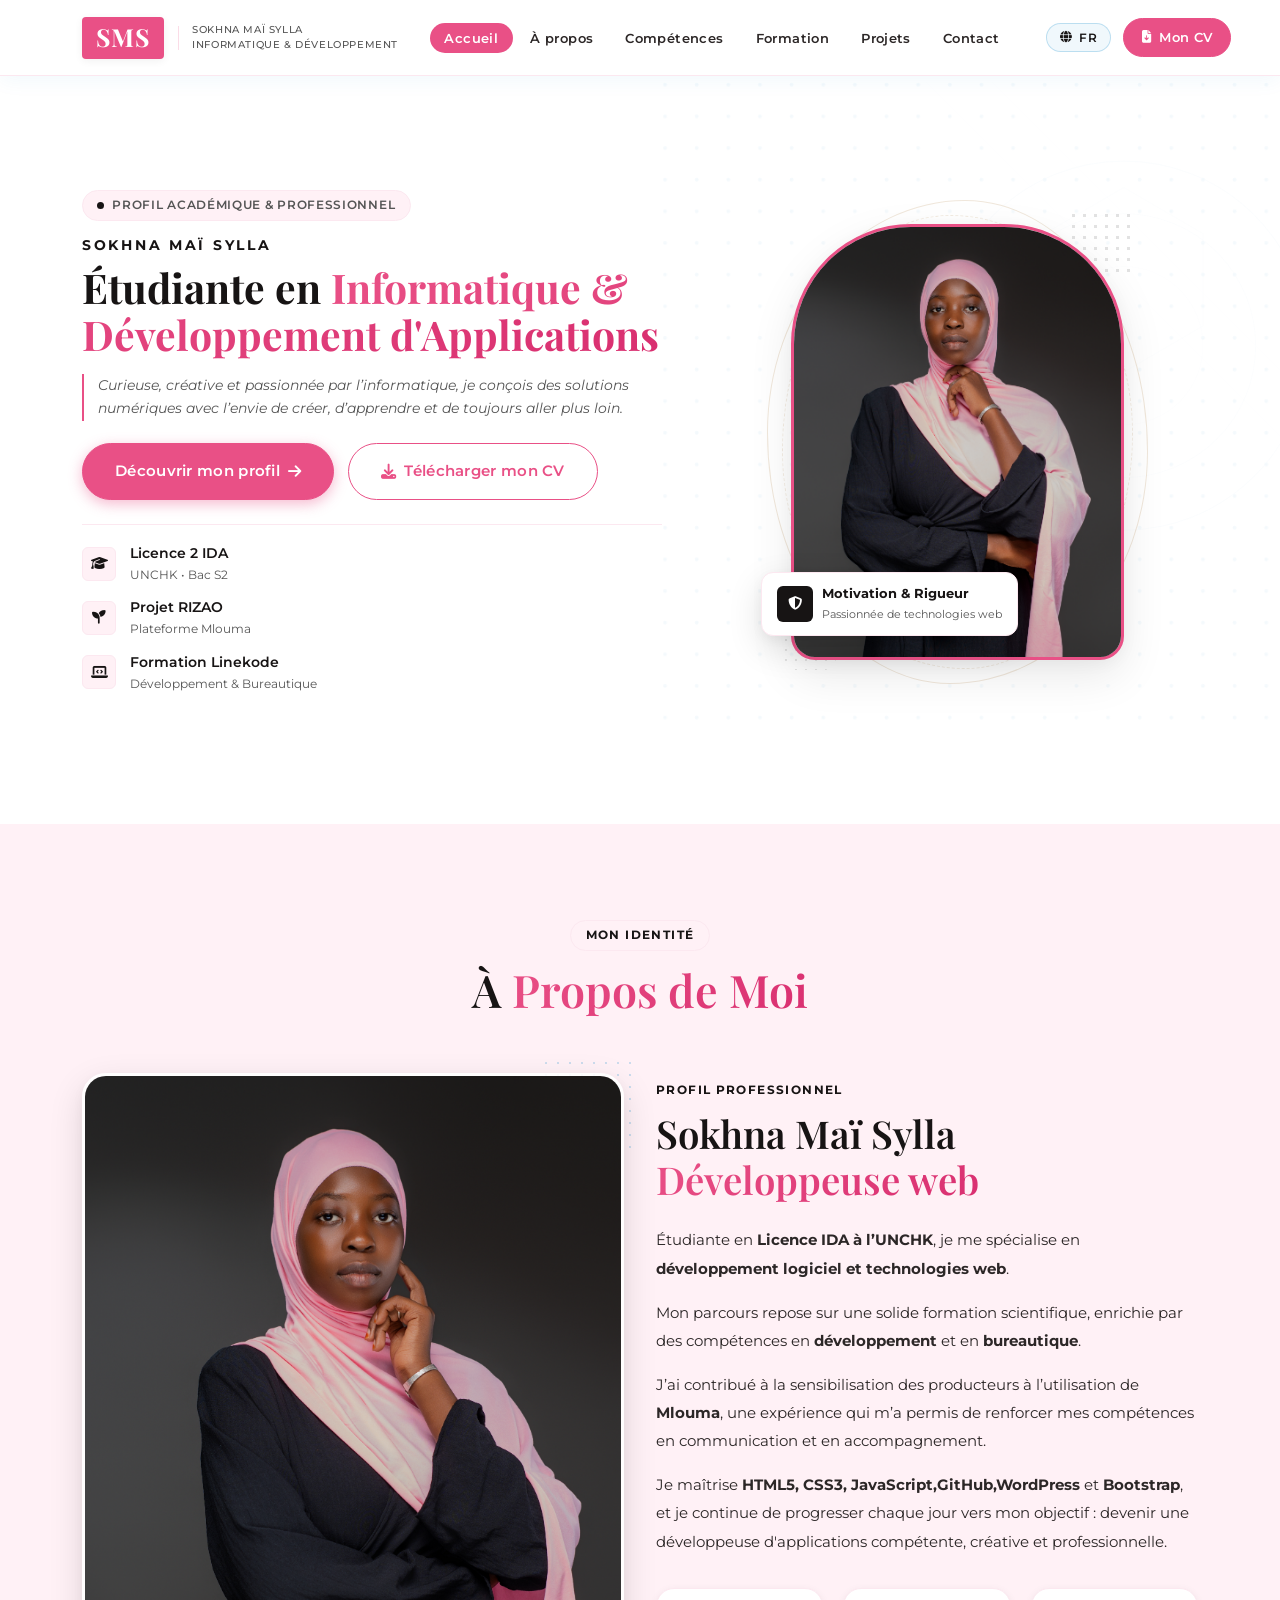
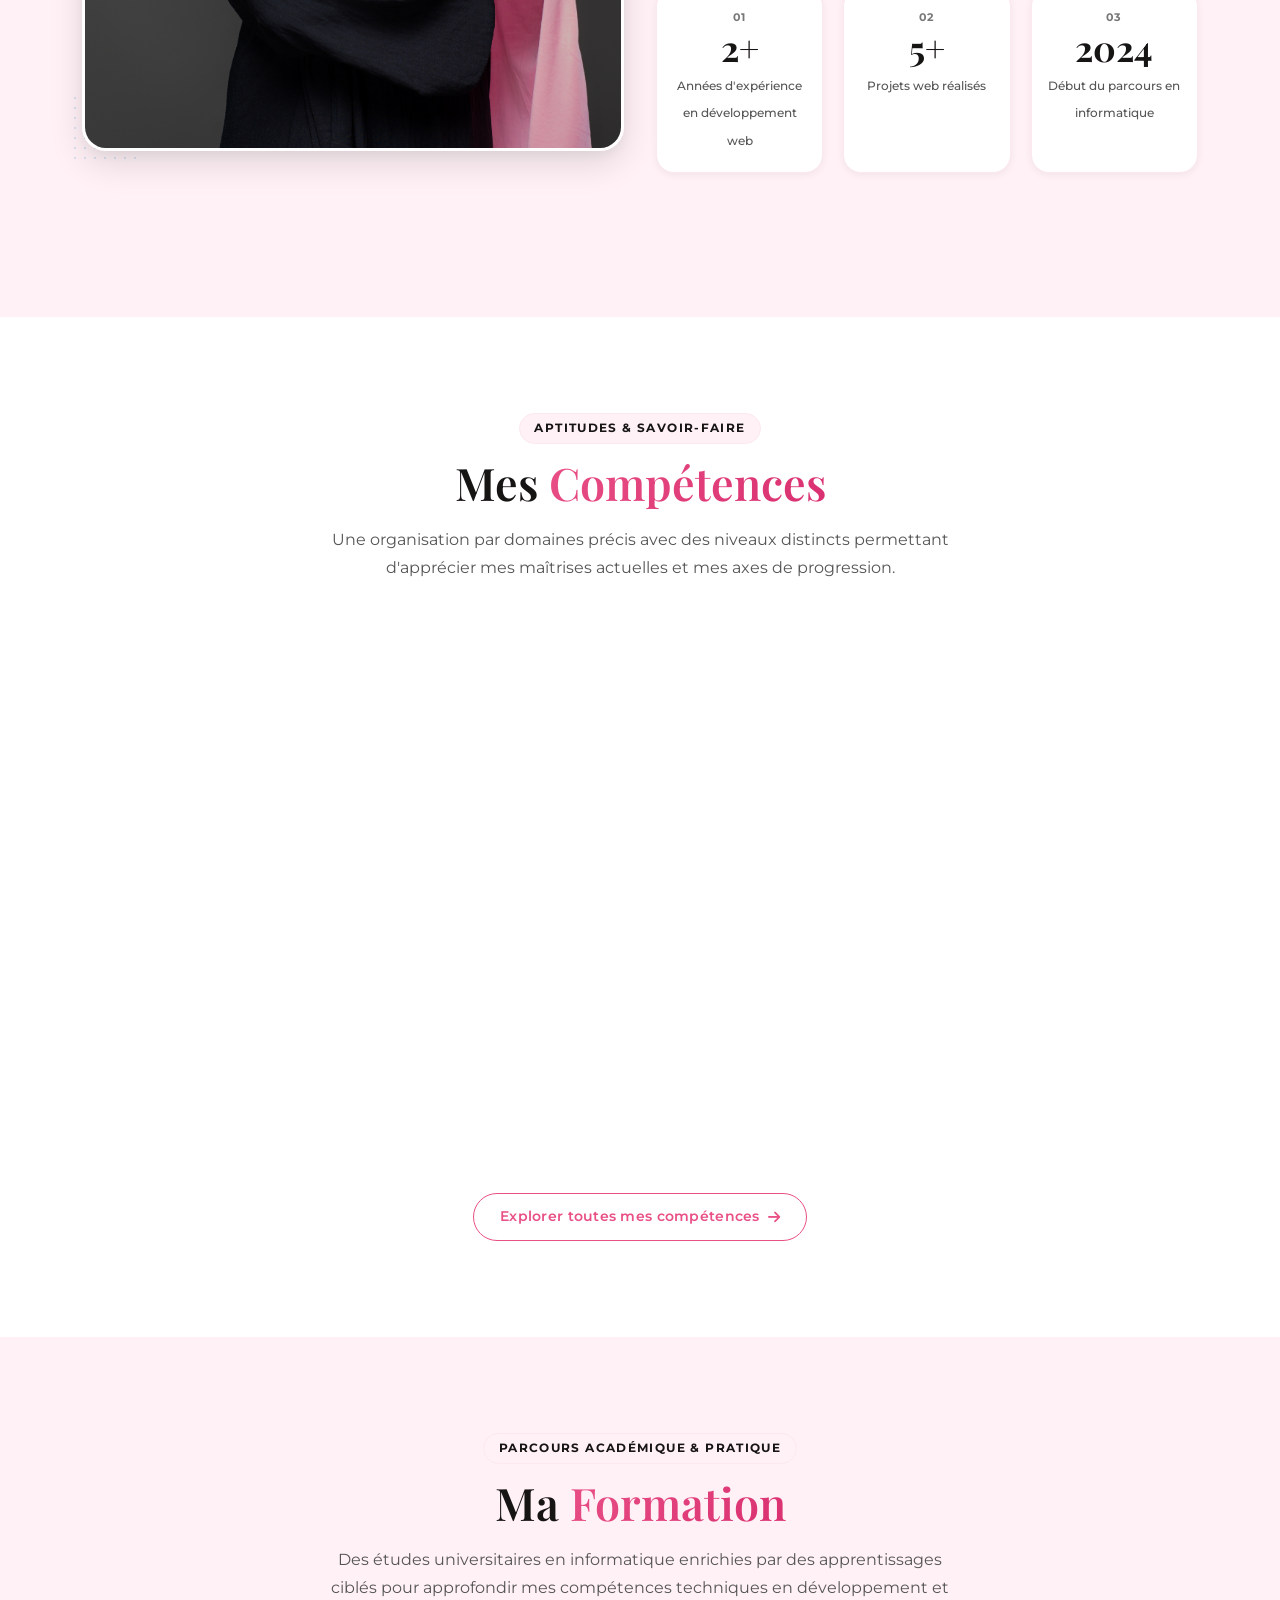
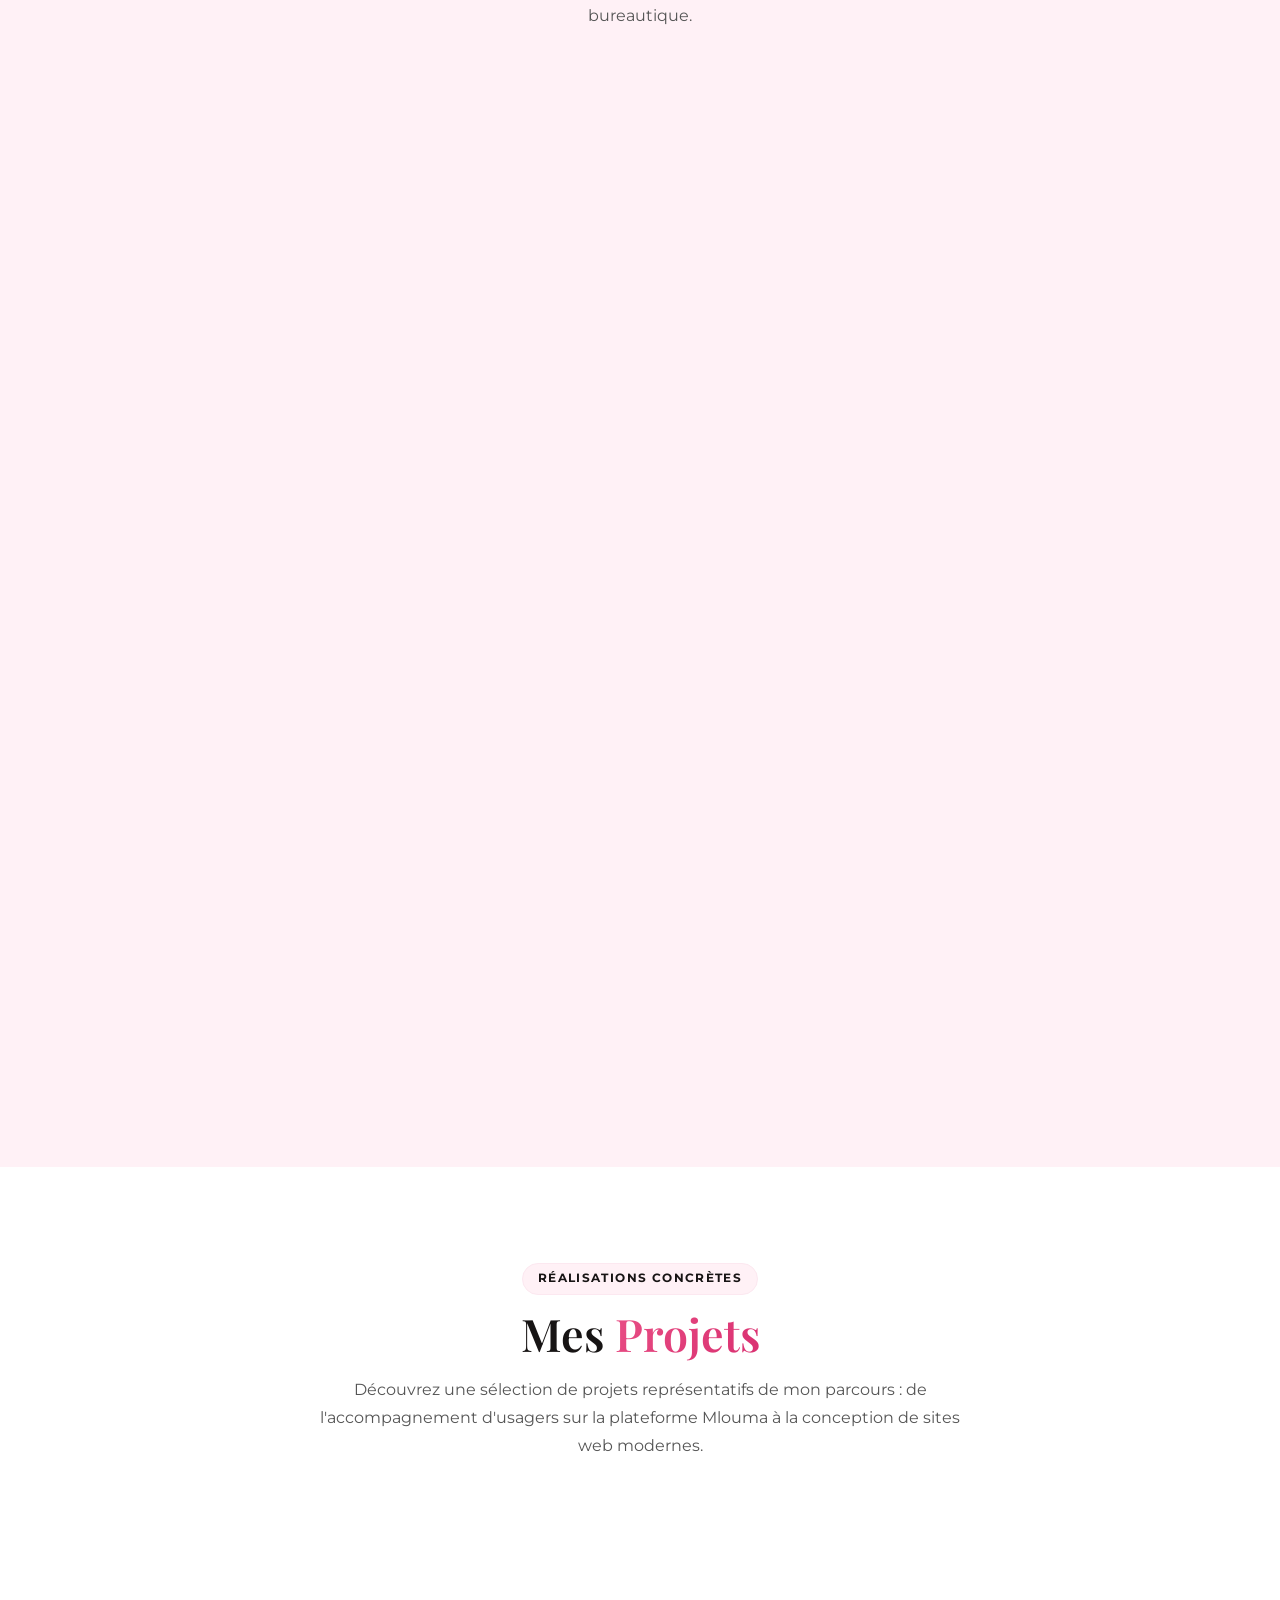
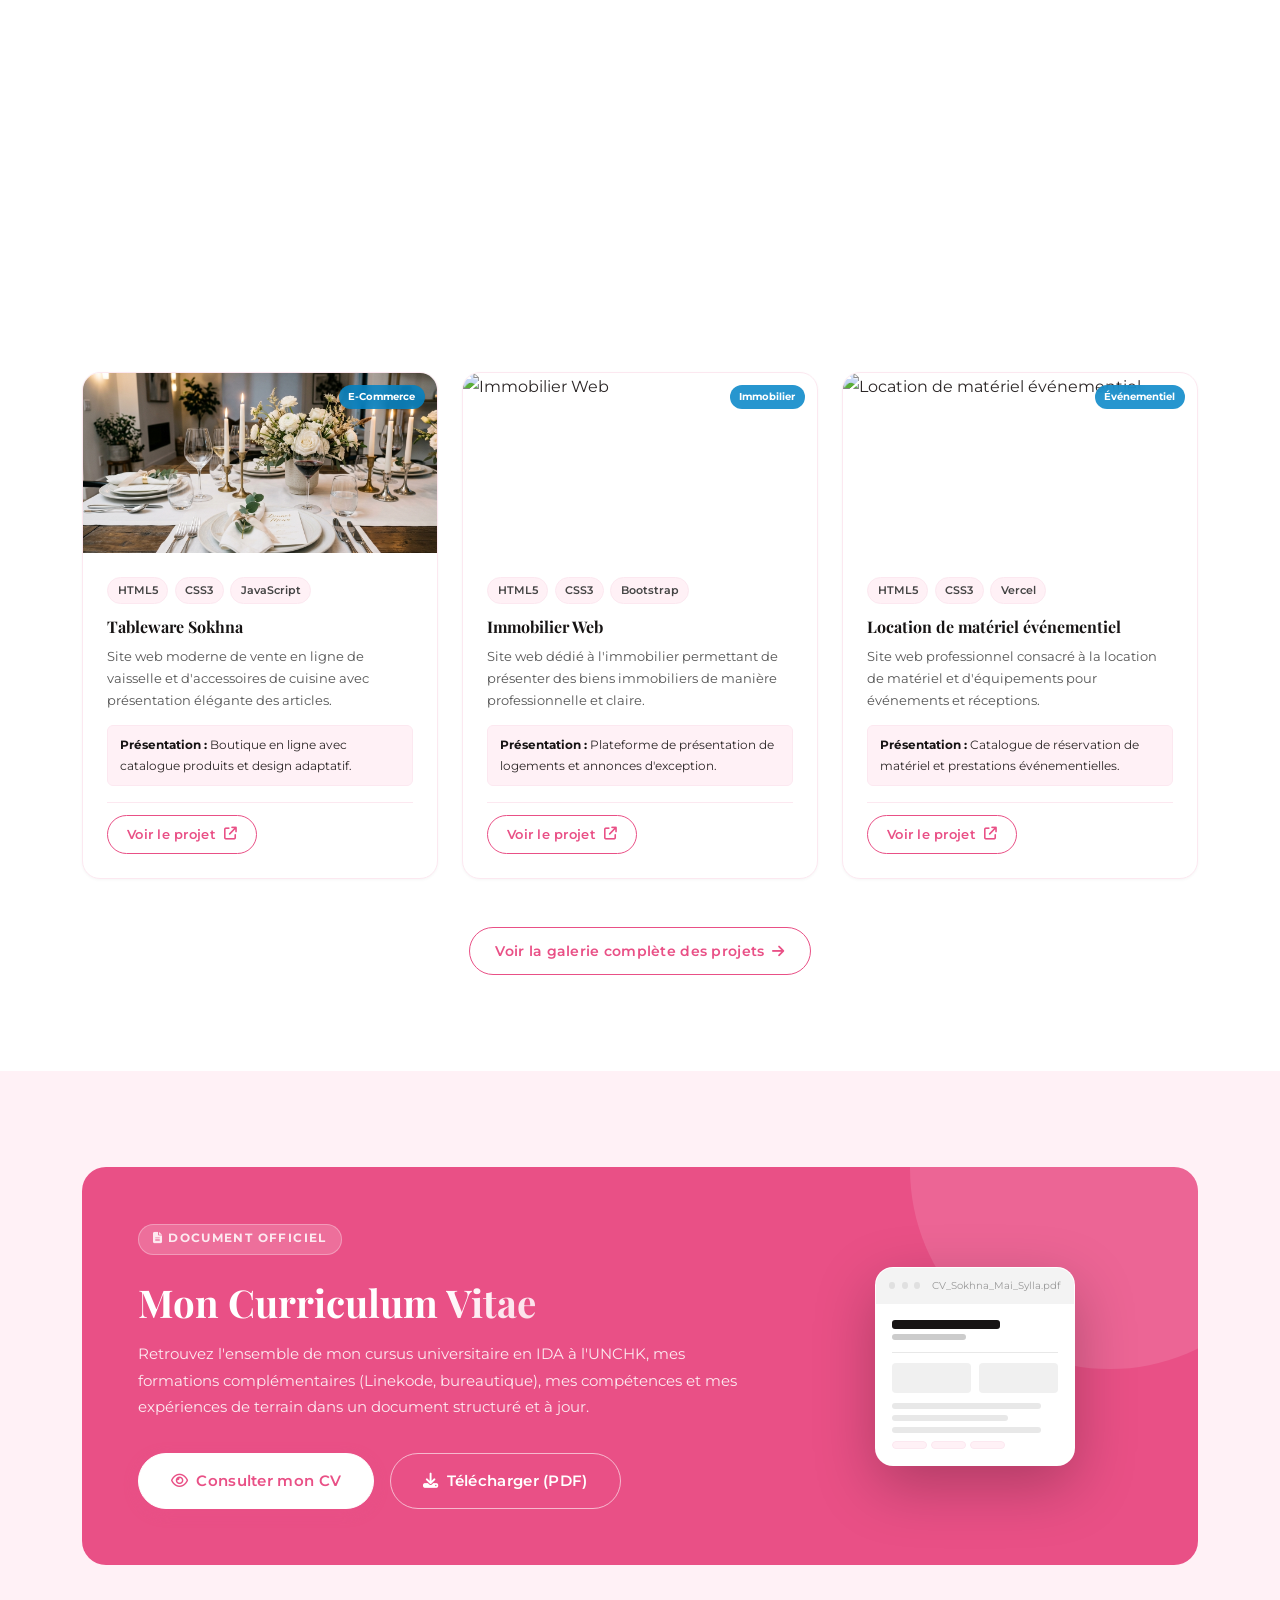
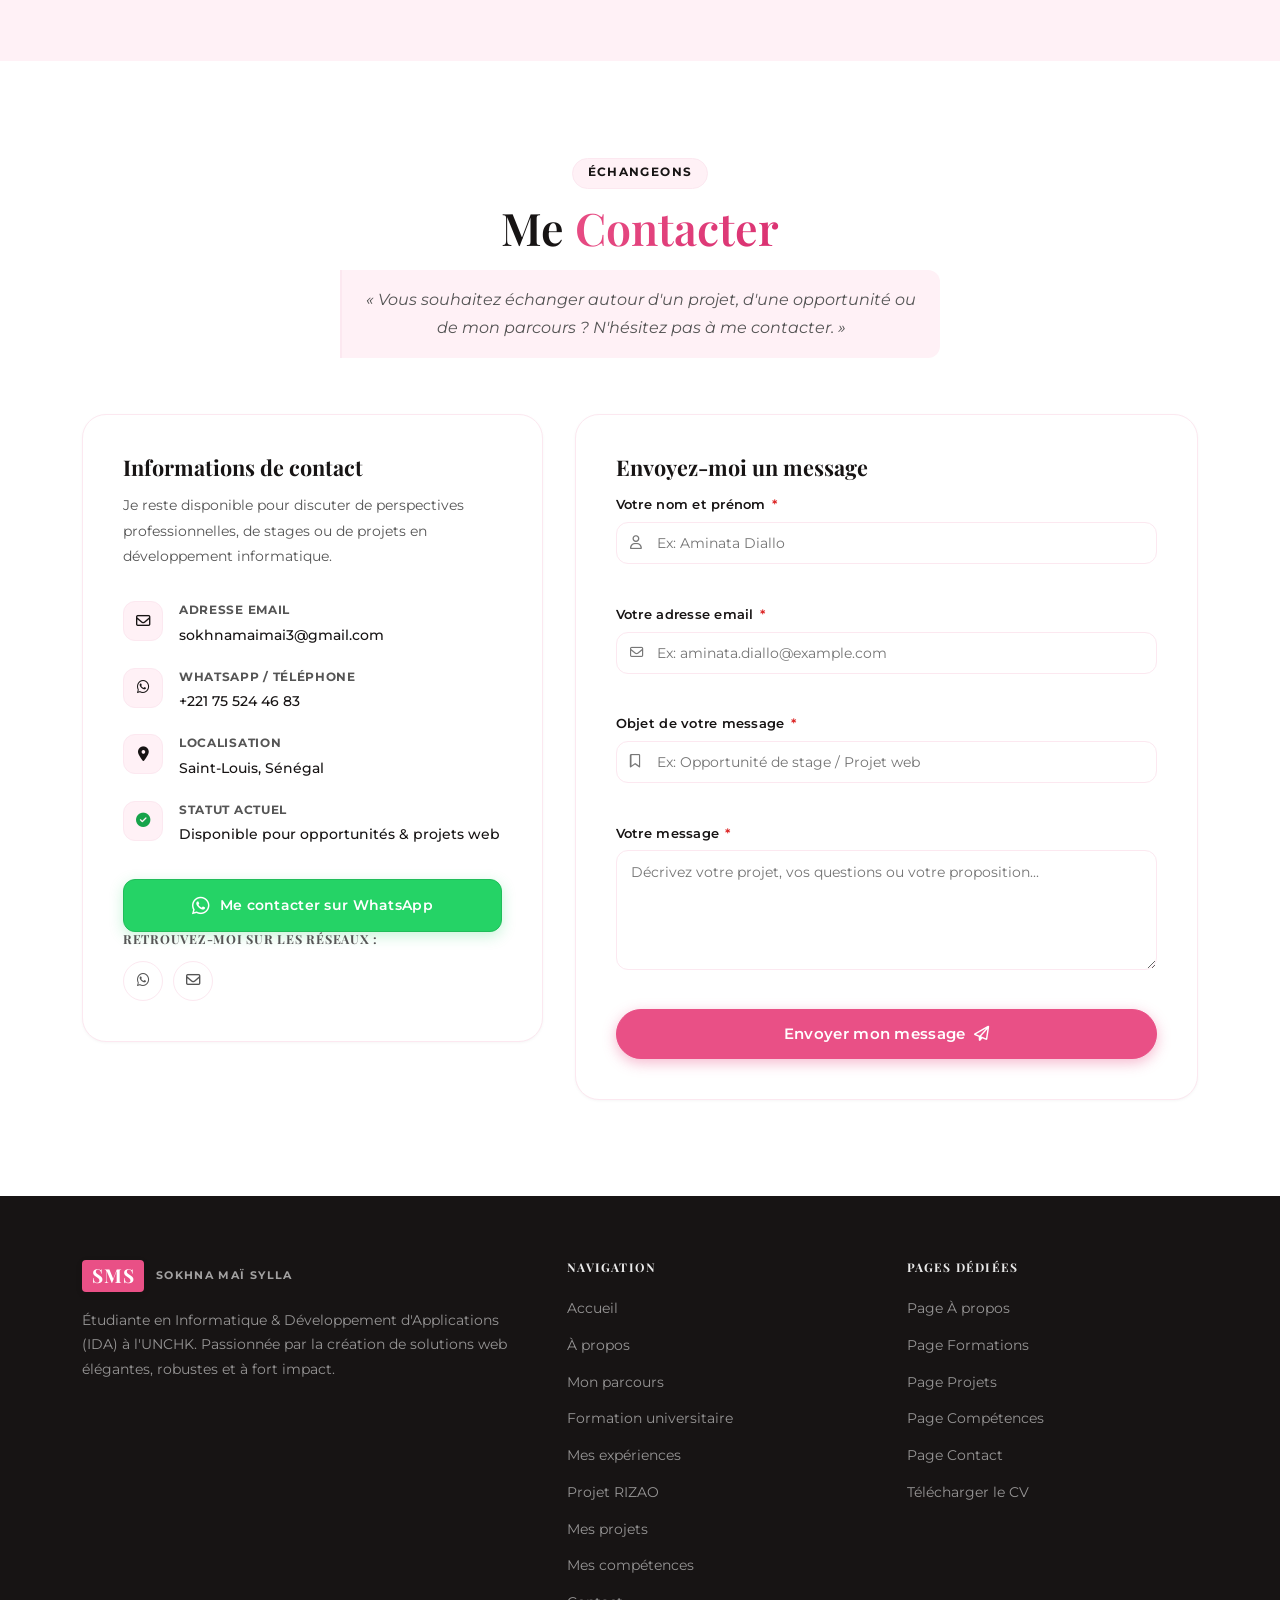
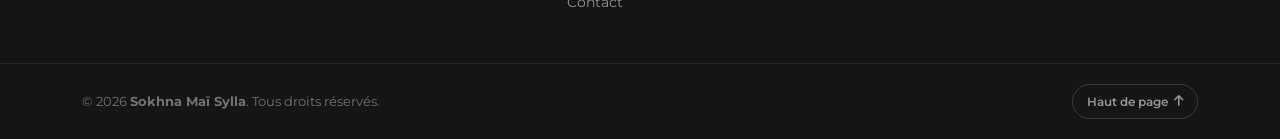
==== index.html @ 42c67358 "first commit" ====
<!DOCTYPE html>
<html lang="fr">

<head>
    <meta charset="UTF-8">
    <meta name="viewport" content="width=device-width, initial-scale=1.0">
    <meta http-equiv="X-UA-Compatible" content="IE=edge">

    <!-- SEO & Métadonnées -->
    <title>Sokhna Maï Sylla | Étudiante en Informatique & Développement d'Applications</title>
    <meta name="description"
        content="Portfolio professionnel de Sokhna Maï Sylla, Étudiante en Informatique et Développement d'Applications (IDA) à l'UNCHK. Découvrez mon parcours, mes formations, mes compétences et mes projets.">
    <meta name="keywords"
        content="Sokhna Maï Sylla, Informatique, Développement d'applications, UNCHK, IDA, RIZAO, Mlouma, Linekode, Portfolio, HTML, CSS, JavaScript, Bootstrap">
    <meta name="author" content="Sokhna Maï Sylla">

    <!-- Open Graph -->
    <meta property="og:type" content="website">
    <meta property="og:title" content="Sokhna Maï Sylla — Étudiante en Informatique & Développement d'Applications">
    <meta property="og:description"
        content="Passionnée par l'informatique et le développement d'applications, découvrez mon parcours universitaire, mes projets et mes compétences.">

    <!-- Google Fonts : Playfair Display + Montserrat -->
    <link rel="preconnect" href="https://fonts.googleapis.com">
    <link rel="preconnect" href="https://fonts.gstatic.com" crossorigin>
    <link
        href="https://fonts.googleapis.com/css2?family=Montserrat:ital,wght@0,300;0,400;0,500;0,600;0,700;0,800;1,400&family=Playfair+Display:ital,wght@0,500;0,600;0,700;0,800;1,600&display=swap"
        rel="stylesheet">

    <!-- Font Awesome 6 Icons -->
    <link rel="stylesheet" href="https://cdnjs.cloudflare.com/ajax/libs/font-awesome/6.5.1/css/all.min.css"
        integrity="sha512-DTOQO9RWCH3ppGqcWaEA1BIZOC6xxalwEsw9c2QQeAIftl+Vegovlnee1c9QX4TctnWMn13TZye+giMm8e2LwA=="
        crossorigin="anonymous" referrerpolicy="no-referrer" />

    <!-- Feuille de style CSS -->
    <link rel="stylesheet" href="css/style.css">
</head>

<body class="page-home">

    <!-- =========================================================================
         1. NAVIGATION PRINCIPALE — ELEGANTE, ROSE & NOIR, RESPONSIVE
         ========================================================================= -->
    <header class="site-header" id="siteHeader">
        <nav class="navbar container" aria-label="Navigation principale">

            <!-- Logo SMS — Typography Playfair Display -->
            <a href="index.html" class="navbar-brand" aria-label="Accueil Sokhna Maï Sylla">
                <span class="brand-sms-badge">SMS</span>
                <span class="brand-divider" aria-hidden="true"></span>
                <span class="brand-tagline">Sokhna Maï Sylla<br>Informatique &amp; Développement</span>
            </a>

            <!-- Liens de navigation centrés (Desktop) -->
            <div class="navbar-menu" id="navbarMenu">
                <ul class="nav-links" role="list">
                    <li><a href="#hero" class="nav-link active" data-section="hero">Accueil</a></li>
                    <li><a href="#about" class="nav-link" data-section="about">À propos</a></li>
                    <li><a href="#competences" class="nav-link" data-section="competences">Compétences</a></li>
                    <li><a href="#formations-complementaires" class="nav-link"
                            data-section="formations-complementaires">Formation</a></li>
                    <li><a href="#projets" class="nav-link" data-section="projets">Projets</a></li>
                    <li><a href="#contact" class="nav-link" data-section="contact">Contact</a></li>
                </ul>

                <!-- Liens pages dédiées (visible seulement en menu mobile) -->
                <div class="nav-pages-dropdown" aria-label="Pages détaillées">
                    <span class="nav-dropdown-title">Pages détaillées :</span>
                    <div class="nav-dropdown-links">
                        <a href="pages/apropos.html" class="nav-sublink"><i class="fa-solid fa-user"
                                aria-hidden="true"></i> À propos</a>
                        <a href="pages/formation.html" class="nav-sublink"><i class="fa-solid fa-graduation-cap"
                                aria-hidden="true"></i> Formations</a>
                        <a href="pages/projets.html" class="nav-sublink"><i class="fa-solid fa-diagram-project"
                                aria-hidden="true"></i> Projets</a>
                        <a href="pages/competences.html" class="nav-sublink"><i class="fa-solid fa-layer-group"
                                aria-hidden="true"></i> Compétences</a>
                        <a href="pages/contact.html" class="nav-sublink"><i class="fa-solid fa-envelope"
                                aria-hidden="true"></i> Contact</a>
                    </div>
                </div>

                <!-- Boutons mobile -->
                <div class="nav-cta-mobile">
                    <a href="assets/CV_Sokhna_Mai_Sylla.pdf" class="btn btn-secondary btn-sm" target="_blank"
                        download="CV_Sokhna_Mai_Sylla.pdf" aria-label="Télécharger mon CV">
                        <i class="fa-solid fa-download" aria-hidden="true"></i>
                        <span>Télécharger mon CV</span>
                    </a>
                    <a href="#contact" class="btn btn-primary btn-sm">
                        <i class="fa-regular fa-paper-plane" aria-hidden="true"></i>
                        <span>Me contacter</span>
                    </a>
                </div>
            </div>

            <!-- Actions droite (Desktop) -->
            <div class="navbar-actions">

                <!-- Bouton changement de langue -->
                <button type="button" class="lang-toggle-btn" id="langToggle"
                    aria-label="Changer la langue du portfolio" title="Switch language / Changer la langue">
                    <i class="fa-solid fa-globe" aria-hidden="true"></i>
                    <span id="langLabel">FR</span>
                </button>

                <!-- Bouton CV -->
                <a href="assets/CV_Sokhna_Mai_Sylla.pdf" class="nav-cv-btn" target="_blank"
                    download="CV_Sokhna_Mai_Sylla.pdf" title="Télécharger mon CV (PDF)" aria-label="Télécharger mon CV">
                    <i class="fa-solid fa-file-arrow-down" aria-hidden="true"></i>
                    <span>Mon CV</span>
                </a>

                <!-- Bouton Hamburger Mobile -->
                <button type="button" class="navbar-hamburger" id="navbarToggle" aria-expanded="false"
                    aria-controls="navbarMenu" aria-label="Ouvrir le menu de navigation">
                    <span class="bar"></span>
                    <span class="bar"></span>
                    <span class="bar"></span>
                </button>
            </div>
        </nav>
    </header>

    <main id="main-content">

        <!-- =========================================================================
             2. HERO / ACCUEIL — BLANC PROPRE, MOTIF SUBTIL, PHOTO ÉLÉGANTE
             ========================================================================= -->
        <section class="hero-section" id="hero" aria-label="Présentation générale">

            <!-- Motif SVG très discret en fond côté photo -->
            <div class="hero-pattern-bg" aria-hidden="true">
                <svg viewBox="0 0 500 500" fill="none" xmlns="http://www.w3.org/2000/svg">
                    <!-- Grille de points -->
                    <pattern id="dots" x="0" y="0" width="24" height="24" patternUnits="userSpaceOnUse">
                        <circle cx="2" cy="2" r="1.5" fill="#0284c7" />
                    </pattern>
                    <rect width="500" height="500" fill="url(#dots)" />
                    <!-- Cercles concentriques géométriques -->
                    <circle cx="350" cy="200" r="140" stroke="#0284c7" stroke-width="0.8" fill="none" opacity="0.4" />
                    <circle cx="350" cy="200" r="100" stroke="#0284c7" stroke-width="0.8" fill="none" opacity="0.3" />
                    <circle cx="350" cy="200" r="60" stroke="#0284c7" stroke-width="0.8" fill="none" opacity="0.2" />
                    <!-- Lignes diagonales fines -->
                    <line x1="200" y1="0" x2="500" y2="300" stroke="#0284c7" stroke-width="0.5" opacity="0.3" />
                    <line x1="250" y1="0" x2="500" y2="250" stroke="#0284c7" stroke-width="0.5" opacity="0.2" />
                    <!-- Hexagone décoratif -->
                    <polygon points="350,80 410,115 410,185 350,220 290,185 290,115" stroke="#0284c7" stroke-width="0.8"
                        fill="none" opacity="0.25" />
                </svg>
            </div>

            <div class="container hero-grid">
                <!-- Colonne Texte -->
                <div class="hero-text-content">
                    <div class="hero-badge">
                        <span class="badge-dot" aria-hidden="true"></span>
                        <span class="badge-label" id="hero-badge-label">Profil Académique &amp; Professionnel</span>
                    </div>

                    <p class="hero-name" id="hero-name-label">SOKHNA MAÏ SYLLA</p>

                    <h1 class="hero-title" id="hero-title">
                        Étudiante en <span class="gradient-text">Informatique &amp; Développement d'Applications</span>
                    </h1>

                    <p class="hero-description" id="hero-desc">
                        Curieuse, créative et passionnée par l’informatique, je conçois des solutions numériques avec
                        l’envie de créer, d’apprendre et de toujours aller plus loin.

                    </p>
                    <div class="hero-buttons">
                        <a href="#about" class="btn btn-primary btn-lg" id="hero-btn-about">
                            <span>Découvrir mon profil</span>
                            <i class="fa-solid fa-arrow-right" aria-hidden="true"></i>
                        </a>
                        <a href="assets/CV_Sokhna_Mai_Sylla.pdf" class="btn btn-outline btn-lg" target="_blank"
                            download="CV_Sokhna_Mai_Sylla.pdf" id="hero-btn-cv">
                            <i class="fa-solid fa-download" aria-hidden="true"></i>
                            <span>Télécharger mon CV</span>
                        </a>
                    </div>

                    <!-- Points forts -->
                    <div class="hero-highlights-row">
                        <div class="highlight-item">
                            <div class="highlight-icon"><i class="fa-solid fa-graduation-cap" aria-hidden="true"></i>
                            </div>
                            <div>
                                <strong class="highlight-val">Licence 2 IDA</strong>
                                <span class="highlight-sub">UNCHK &bull; Bac S2</span>
                            </div>
                        </div>
                        <div class="highlight-item">
                            <div class="highlight-icon"><i class="fa-solid fa-seedling" aria-hidden="true"></i></div>
                            <div>
                                <strong class="highlight-val">Projet RIZAO</strong>
                                <span class="highlight-sub">Plateforme Mlouma</span>
                            </div>
                        </div>
                        <div class="highlight-item">
                            <div class="highlight-icon"><i class="fa-solid fa-laptop-code" aria-hidden="true"></i></div>
                            <div>
                                <strong class="highlight-val">Formation Linekode</strong>
                                <span class="highlight-sub">Développement &amp; Bureautique</span>
                            </div>
                        </div>
                    </div>
                </div>

                <!-- Colonne Photo avec motif et cadre élégant -->
                <div class="hero-visual-content">
                    <div class="hero-portrait-container">
                        <!-- Anneaux organiques décoratifs (motif léger) -->
                        <div class="portrait-pattern-ring" aria-hidden="true"></div>
                        <!-- Points décoratifs -->
                        <div class="portrait-dots" aria-hidden="true"></div>
                        <div class="portrait-dots-bl" aria-hidden="true"></div>

                        <!-- Cadre photo élégant -->
                        <div class="portrait-frame">
                            <img src="assets/images/CAP09570.jpg.jpeg" alt="Portrait professionnel de Sokhna Maï Sylla"
                                class="portrait-img" width="450" height="640" loading="eager">
                        </div>

                        <!-- Badge flottant -->
                        <div class="portrait-floating-card" aria-hidden="true">
                            <div class="floating-icon">
                                <i class="fa-solid fa-shield-halved" aria-hidden="true"></i>
                            </div>
                            <div class="floating-content">
                                <span class="floating-title">Motivation &amp; Rigueur</span>
                                <span class="floating-subtitle">Passionnée de technologies web</span>
                            </div>
                        </div>
                    </div>
                </div>
            </div>
        </section>

        <!-- =========================================================================
             3. SECTION À PROPOS — PHOTO GRANDE + RÉSUMÉ + 3 STATS
             ========================================================================= -->
        <section class="section-block bg-subtle" id="about" aria-label="À propos de moi">
            <div class="container">
                <div class="section-header text-center">
                    <span class="section-tag">Mon Identité</span>
                    <h2 class="section-title">À <span class="gradient-text">Propos de Moi</span></h2>
                </div>

                <div class="about-layout">
                    <!-- Colonne photo -->
                    <div class="about-photo-col reveal">
                        <div class="about-photo-wrapper">
                            <div class="about-photo-decor" aria-hidden="true"></div>
                            <div class="about-photo-decor-bl" aria-hidden="true"></div>
                            <div class="about-photo-frame">
                                <img src="assets/images/CAP09563.jpg"
                                    alt="Sokhna Maï Sylla — Étudiante en Informatique et Développement d'Applications"
                                    width="420" height="525" loading="lazy">
                            </div>
                        </div>
                    </div>

                    <!-- Colonne contenu -->
                    <div class="about-content-col">
                        <p class="about-eyebrow reveal">Profil Professionnel</p>
                        <h2 class="about-title reveal reveal-delay-1">
                            Sokhna Maï Sylla<br>
                            <span class="gradient-text">Développeuse web</span>
                        </h2>

                        <div class="about-bio-text reveal reveal-delay-2">
                            <p>
                                Étudiante en <strong>Licence IDA à l’UNCHK</strong>, je me spécialise en
                                <strong>développement logiciel et technologies web</strong>.

                            <p>
                                Mon parcours repose sur une solide formation scientifique, enrichie par des compétences
                                en <strong>développement</strong> et en <strong>bureautique</strong>.


                            </p>
                            <p>
                                J’ai contribué à la sensibilisation des producteurs à l’utilisation de
                                <strong>Mlouma</strong>, une expérience qui m’a permis de renforcer mes compétences en
                                communication et en accompagnement.


                            </p>
                            <p>
                                Je maîtrise <strong>HTML5, CSS3, JavaScript,GitHub,WordPress</strong> et
                                <strong>Bootstrap</strong>, et je continue de progresser chaque jour vers mon objectif :
                                devenir une développeuse d'applications compétente, créative et professionnelle.
                            </p>
                        </div>

                        <!-- 3 Cartes statistiques -->
                        <div class="about-stats-row">
                            <div class="stat-card reveal reveal-delay-1">
                                <span class="stat-index">01</span>
                                <span class="stat-number">2+</span>
                                <span class="stat-label">Années d'expérience en développement web</span>
                            </div>
                            <div class="stat-card reveal reveal-delay-2">
                                <span class="stat-index">02</span>
                                <span class="stat-number">5+</span>
                                <span class="stat-label">Projets web réalisés</span>
                            </div>
                            <div class="stat-card reveal reveal-delay-3">
                                <span class="stat-index">03</span>
                                <span class="stat-number">2024</span>
                                <span class="stat-label">Début du parcours en informatique</span>
                            </div>
                        </div>
                    </div>
                </div>
            </div>
        </section>

        <!-- =========================================================================
             3. SECTION : COMPÉTENCES
             ========================================================================= -->
        <section class="section-block" id="competences" aria-label="Compétences">
                                    <div class="container">
                                        <div class="section-header text-center">
                                            <span class="section-tag">Aptitudes &amp; Savoir-faire</span>
                                            <h2 class="section-title">Mes <span class="gradient-text">Compétences</span>
                                            </h2>
                                            <p class="section-subtitle">
                                                Une organisation par domaines précis avec des niveaux distincts
                                                permettant d'apprécier mes maîtrises actuelles et mes axes de
                                                progression.
                                            </p>
                                        </div>

                                        <div class="competences-categories-grid">

                                            <!-- Catégorie 1 : Développement Web & Frontend -->
                                            <div class="comp-category-card reveal">
                                                <div class="category-header">
                                                    <div class="category-icon-box dev"><i class="fa-solid fa-code"
                                                            aria-hidden="true"></i></div>
                                                    <div>
                                                        <h3 class="category-title">Développement Web</h3>
                                                        <p class="category-sub">Technologies frontend &amp; intégration
                                                            réactive</p>
                                                    </div>
                                                </div>

                                                <div class="skills-list-detailed">
                                                    <div class="skill-row">
                                                        <div class="skill-info">
                                                            <div class="skill-name-col">
                                                                <i class="fa-brands fa-html5 text-orange"
                                                                    aria-hidden="true"></i>
                                                                <strong>HTML5</strong>
                                                            </div>
                                                            <span class="skill-badge-tag">Frontend</span>
                                                        </div>
                                                        <p class="skill-caption">Structuration sémantique rigoureuse,
                                                            formulaires et conformité aux normes web.</p>
                                                    </div>

                                                    <div class="skill-row">
                                                        <div class="skill-info">
                                                            <div class="skill-name-col">
                                                                <i class="fa-brands fa-css3-alt text-blue"
                                                                    aria-hidden="true"></i>
                                                                <strong>CSS3</strong>
                                                            </div>
                                                            <span class="skill-badge-tag">Style &amp; Layout</span>
                                                        </div>
                                                        <p class="skill-caption">Flexbox, CSS Grid, animations fluides,
                                                            design responsive et variables CSS.</p>
                                                    </div>

                                                    <div class="skill-row">
                                                        <div class="skill-info">
                                                            <div class="skill-name-col">
                                                                <i class="fa-brands fa-js text-yellow"
                                                                    aria-hidden="true"></i>
                                                                <strong>JavaScript</strong>
                                                            </div>
                                                            <span class="skill-badge-tag">Dynamique</span>
                                                        </div>
                                                        <p class="skill-caption">Manipulation du DOM, événements
                                                            interactifs, logique ES6+ et programmation dynamique.</p>
                                                    </div>

                                                    <div class="skill-row">
                                                        <div class="skill-info">
                                                            <div class="skill-name-col">
                                                                <i class="fa-brands fa-bootstrap" style="color:#7952b3;"
                                                                    aria-hidden="true"></i>
                                                                <strong>Bootstrap</strong>
                                                            </div>
                                                            <span class="skill-badge-tag">Framework CSS</span>
                                                        </div>
                                                        <p class="skill-caption">Grille responsive 12 colonnes,
                                                            composants UI et intégration rapide d'interfaces.</p>
                                                    </div>
                                                </div>
                                            </div>

                                            <!-- Catégorie 2 : Outils, CMS & Déploiement -->
                                            <div class="comp-category-card reveal reveal-delay-1">
                                                <div class="category-header">
                                                    <div class="category-icon-box info"><i
                                                            class="fa-solid fa-cloud-arrow-up" aria-hidden="true"></i>
                                                    </div>
                                                    <div>
                                                        <h3 class="category-title">Outils &amp; Déploiement</h3>
                                                        <p class="category-sub">Gestion de version, CMS &amp;
                                                            hébergement web</p>
                                                    </div>
                                                </div>

                                                <div class="skills-list-detailed">
                                                    <div class="skill-row">
                                                        <div class="skill-info">
                                                            <div class="skill-name-col">
                                                                <i class="fa-brands fa-github" style="color:#111111;"
                                                                    aria-hidden="true"></i>
                                                                <strong>GitHub</strong>
                                                            </div>
                                                            <span class="skill-badge-tag">Versioning</span>
                                                        </div>
                                                        <p class="skill-caption">Gestion de dépôts, hébergement de
                                                            projets et versionnement de code source.</p>
                                                    </div>

                                                    <div class="skill-row">
                                                        <div class="skill-info">
                                                            <div class="skill-name-col">
                                                                <i class="fa-brands fa-wordpress" style="color:#21759b;"
                                                                    aria-hidden="true"></i>
                                                                <strong>WordPress</strong>
                                                            </div>
                                                            <span class="skill-badge-tag">CMS</span>
                                                        </div>
                                                        <p class="skill-caption">Création et administration de sites
                                                            web, gestion de contenus et extensions.</p>
                                                    </div>

                                                    <div class="skill-row">
                                                        <div class="skill-info">
                                                            <div class="skill-name-col">
                                                                <i class="fa-solid fa-bolt"
                                                                    style="color:var(--text-primary);"
                                                                    aria-hidden="true"></i>
                                                                <strong>Vercel</strong>
                                                            </div>
                                                            <span class="skill-badge-tag">Hébergement</span>
                                                        </div>
                                                        <p class="skill-caption">Déploiement continu et publication en
                                                            ligne d'applications web modernes.</p>
                                                    </div>

                                                    <div class="skill-row">
                                                        <div class="skill-info">
                                                            <div class="skill-name-col">
                                                                <i class="fa-solid fa-database"
                                                                    style="color:var(--text-primary);"
                                                                    aria-hidden="true"></i>
                                                                <strong>Bases de données &amp; SQL</strong>
                                                            </div>
                                                            <span class="skill-badge-tag">Données</span>
                                                        </div>
                                                        <p class="skill-caption">Modélisation relationnelle, schémas
                                                            entité-association et requêtes SQL.</p>
                                                    </div>
                                                </div>
                                            </div>

                                            <!-- Catégorie 3 : Informatique & Bureautique -->
                                            <div class="comp-category-card reveal reveal-delay-2">
                                                <div class="category-header">
                                                    <div class="category-icon-box office"><i
                                                            class="fa-solid fa-microchip" aria-hidden="true"></i></div>
                                                    <div>
                                                        <h3 class="category-title">Informatique &amp; Bureautique</h3>
                                                        <p class="category-sub">Fondations scientifiques &amp;
                                                            productivité</p>
                                                    </div>
                                                </div>

                                                <div class="skills-list-detailed">
                                                    <div class="skill-row">
                                                        <div class="skill-info">
                                                            <div class="skill-name-col">
                                                                <i class="fa-solid fa-brain"
                                                                    style="color:var(--text-primary);"
                                                                    aria-hidden="true"></i>
                                                                <strong>Algorithmique &amp; Logique</strong>
                                                            </div>
                                                            <span class="skill-badge-tag">Méthodologie</span>
                                                        </div>
                                                        <p class="skill-caption">Structures de données, résolution
                                                            méthodique de problèmes et esprit d'analyse.</p>
                                                    </div>

                                                    <div class="skill-row">
                                                        <div class="skill-info">
                                                            <div class="skill-name-col">
                                                                <i class="fa-solid fa-file-word text-blue"
                                                                    aria-hidden="true"></i>
                                                                <strong>Microsoft Word</strong>
                                                            </div>
                                                            <span class="skill-badge-tag">Bureautique</span>
                                                        </div>
                                                        <p class="skill-caption">Rédaction formelle, mise en page
                                                            structurée et rapports académiques.</p>
                                                    </div>

                                                    <div class="skill-row">
                                                        <div class="skill-info">
                                                            <div class="skill-name-col">
                                                                <i class="fa-solid fa-file-excel text-green"
                                                                    aria-hidden="true"></i>
                                                                <strong>Microsoft Excel</strong>
                                                            </div>
                                                            <span class="skill-badge-tag">Bureautique</span>
                                                        </div>
                                                        <p class="skill-caption">Formules mathématiques/logiques,
                                                            tableaux de synthèse et organisation de données.</p>
                                                    </div>

                                                    <div class="skill-row">
                                                        <div class="skill-info">
                                                            <div class="skill-name-col">
                                                                <i class="fa-solid fa-file-powerpoint text-orange"
                                                                    aria-hidden="true"></i>
                                                                <strong>Microsoft PowerPoint</strong>
                                                            </div>
                                                            <span class="skill-badge-tag">Présentation</span>
                                                        </div>
                                                        <p class="skill-caption">Conception de supports visuels clairs
                                                            et présentations professionnelles.</p>
                                                    </div>
                                                </div>
                                            </div>

                                        </div>

                                        <div class="text-center mt-4">
                                            <a href="pages/competences.html" class="btn btn-outline">
                                                <span>Explorer toutes mes compétences</span>
                                                <i class="fa-solid fa-arrow-right" aria-hidden="true"></i>
                                            </a>
                                        </div>
                                    </div>
                                </section>

                                <!-- =========================================================================
             4. SECTION : FORMATION
             ========================================================================= -->
                                <section class="section-block bg-subtle" id="formations-complementaires"
                                    aria-label="Formation">
                                    <div class="container">
                                        <div class="section-header text-center">
                                            <span class="section-tag">Parcours Académique &amp; Pratique</span>
                                            <h2 class="section-title">Ma <span class="gradient-text">Formation</span>
                                            </h2>
                                            <p class="section-subtitle">
                                                Des études universitaires en informatique enrichies par des
                                                apprentissages ciblés pour approfondir mes compétences techniques en
                                                développement et bureautique.
                                            </p>
                                        </div>

                                        <!-- Licence IDA UNCHK -->
                                        <div class="academic-highlight-card reveal mb-5"
                                            style="margin-bottom: 2.5rem; background: var(--color-bg-card); border-radius: var(--radius-lg); padding: 2rem; border: 1px solid var(--color-border); box-shadow: var(--shadow-sm);">
                                            <div class="academic-highlight-grid"
                                                style="display: grid; grid-template-columns: 80px 1fr; gap: 1.5rem; align-items: center;">
                                                <div class="academic-icon-box"
                                                    style="width: 70px; height: 70px; border-radius: var(--radius-md); background: var(--color-forest-pale); color: var(--color-forest); display: flex; align-items: center; justify-content: center; font-size: 1.8rem; border: 1px solid var(--color-border);">
                                                    <i class="fa-solid fa-graduation-cap" aria-hidden="true"></i>
                                                </div>
                                                <div>
                                                    <span class="comp-tag"
                                                        style="font-size:0.72rem; font-weight:700; color:var(--text-muted); text-transform:uppercase; letter-spacing:0.06em;">Formation
                                                        Universitaire &bull; L2 IDA</span>
                                                    <h3
                                                        style="font-size: 1.3rem; margin: 0.2rem 0; font-family: var(--font-heading);">
                                                        Licence en Informatique &amp; Développement d'Applications</h3>
                                                    <p
                                                        style="color: var(--text-muted); font-size: 0.92rem; margin-bottom: 0.5rem;">
                                                        Université Numérique Cheikh Hamidou Kane (UNCHK) &bull;
                                                        Saint-Louis, Sénégal</p>
                                                    <p
                                                        style="font-size: 0.9rem; line-height: 1.6; color: var(--text-secondary);">
                                                        Formation axée sur le génie logiciel, le développement web,
                                                        l'algorithmique, la modélisation de bases de données
                                                        relationnelles et la conception d'architectures applicatives.
                                                    </p>
                                                </div>
                                            </div>
                                        </div>

                                        <div class="complementary-grid">
                                            <!-- Formation Linekode -->
                                            <div class="complementary-card featured-border reveal">
                                                <div class="comp-badge-top">
                                                    <span class="comp-tag"><i class="fa-solid fa-star"
                                                            aria-hidden="true"></i> Formation Pratique</span>
                                                    <span class="comp-date"><i class="fa-regular fa-calendar"
                                                            aria-hidden="true"></i> Linekode Academy</span>
                                                </div>
                                                <div class="comp-header">
                                                    <div class="comp-icon-wrapper"><i class="fa-solid fa-laptop-code"
                                                            aria-hidden="true"></i></div>
                                                    <div>
                                                        <h3 class="comp-title">Formation Linekode</h3>
                                                        <span class="comp-provider">Linekode &bull; Développement
                                                            d'Applications</span>
                                                    </div>
                                                </div>
                                                <p class="comp-desc">
                                                    La formation <strong>Linekode</strong> constitue une étape
                                                    déterminante dans mon parcours. Axée sur la pratique du
                                                    développement informatique, elle m'a permis de consolider mes acquis
                                                    théoriques par la réalisation de projets et la maîtrise des bonnes
                                                    pratiques du secteur.
                                                </p>

                                                <div class="comp-skills-section">
                                                    <h4 class="comp-skills-title">Compétences développées :</h4>
                                                    <div class="comp-skills-tags">
                                                        <span class="skill-pill"><i class="fa-solid fa-code"
                                                                aria-hidden="true"></i> Développement
                                                            informatique</span>
                                                        <span class="skill-pill"><i class="fa-solid fa-layer-group"
                                                                aria-hidden="true"></i> Conception d'interfaces</span>
                                                        <span class="skill-pill"><i class="fa-solid fa-bug"
                                                                aria-hidden="true"></i> Résolution de bugs</span>
                                                        <span class="skill-pill"><i class="fa-solid fa-terminal"
                                                                aria-hidden="true"></i> Bonnes pratiques</span>
                                                    </div>
                                                </div>

                                                <div class="comp-cert-box">
                                                    <div class="cert-info">
                                                        <i class="fa-solid fa-award cert-icon" aria-hidden="true"></i>
                                                        <div>
                                                            <span class="cert-title">Certificat Linekode</span>
                                                            <span class="cert-meta">Développement Web &amp;
                                                                Applications</span>
                                                        </div>
                                                    </div>
                                                    <span class="badge-status-neutral">Certifié</span>
                                                </div>
                                            </div>

                                            <!-- Formation Bureautique -->
                                            <div class="complementary-card reveal reveal-delay-1">
                                                <div class="comp-badge-top">
                                                    <span class="comp-tag"><i class="fa-solid fa-file-lines"
                                                            aria-hidden="true"></i> Productivité</span>
                                                    <span class="comp-date"><i class="fa-regular fa-calendar"
                                                            aria-hidden="true"></i> Outils Pro</span>
                                                </div>
                                                <div class="comp-header">
                                                    <div class="comp-icon-wrapper"><i class="fa-solid fa-desktop"
                                                            aria-hidden="true"></i></div>
                                                    <div>
                                                        <h3 class="comp-title">Formation en Bureautique</h3>
                                                        <span class="comp-provider">Suite Office &bull; Outils
                                                            Professionnels</span>
                                                    </div>
                                                </div>
                                                <p class="comp-desc">
                                                    Une formation approfondie dédiée aux outils bureautiques
                                                    indispensables à la gestion documentaire, à la synthèse de données
                                                    et à la communication d'entreprise.
                                                </p>

                                                <div class="bureautique-tools-list">
                                                    <div class="b-tool-item">
                                                        <div class="b-tool-icon doc"><i class="fa-solid fa-file-word"
                                                                aria-hidden="true"></i></div>
                                                        <div class="b-tool-info">
                                                            <strong>Microsoft Word</strong>
                                                            <span>Rédaction structurée, mise en page professionnelle,
                                                                rapports techniques et mise en forme avancée.</span>
                                                        </div>
                                                    </div>
                                                    <div class="b-tool-item">
                                                        <div class="b-tool-icon sheet"><i class="fa-solid fa-file-excel"
                                                                aria-hidden="true"></i></div>
                                                        <div class="b-tool-info">
                                                            <strong>Microsoft Excel</strong>
                                                            <span>Gestion de tableaux, formules de calcul, analyse de
                                                                données et graphiques clairs.</span>
                                                        </div>
                                                    </div>
                                                    <div class="b-tool-item">
                                                        <div class="b-tool-icon pres"><i
                                                                class="fa-solid fa-file-powerpoint"
                                                                aria-hidden="true"></i></div>
                                                        <div class="b-tool-info">
                                                            <strong>Microsoft PowerPoint</strong>
                                                            <span>Conception de présentations visuelles percutantes,
                                                                structuration d'idées et supports d'exposé.</span>
                                                        </div>
                                                    </div>
                                                    <div class="b-tool-item">
                                                        <div class="b-tool-icon tools"><i
                                                                class="fa-solid fa-folder-tree" aria-hidden="true"></i>
                                                        </div>
                                                        <div class="b-tool-info">
                                                            <strong>Organisation Documentaire</strong>
                                                            <span>Archivage numérique, rigueur de classement, mise en
                                                                conformité et gestion documentaire efficace.</span>
                                                        </div>
                                                    </div>
                                                </div>
                                            </div>
                                        </div>
                                    </div>
                                </section>


        <!-- =========================================================================
             10. SECTION : PROJETS
             ========================================================================= -->
        <section class="section-block" id="projets" aria-label="Mes projets">
            <div class="container">
                <div class="section-header text-center">
                    <span class="section-tag">Réalisations Concrètes</span>
                    <h2 class="section-title">Mes <span class="gradient-text">Projets</span></h2>
                    <p class="section-subtitle">
                        Découvrez une sélection de projets représentatifs de mon parcours : de l'accompagnement
                        d'usagers sur la plateforme Mlouma à la conception de sites web modernes.
                    </p>
                </div>

                <div class="projects-cards-grid">
                    <!-- Projet Vedette : RIZAO — Plateforme Mlouma -->
                    <article class="project-featured-card reveal">
                        <div class="featured-project-badge">
                            <i class="fa-solid fa-star" aria-hidden="true"></i> Projet Phare &bull; Accompagnement
                            Terrain
                        </div>
                        <div class="featured-project-grid">
                            <div class="featured-img-col">
                                <img src="assets/images/rizao-mockup.jpg" alt="Projet RIZAO - Plateforme Mlouma"
                                    class="featured-project-img" loading="lazy">
                            </div>
                            <div class="featured-content-col">
                                <div class="project-tech-tags">
                                    <span class="tech-tag">Plateforme Mlouma</span>
                                    <span class="tech-tag">Projet RIZAO</span>
                                    <span class="tech-tag">Accompagnement Usagers</span>
                                    <span class="tech-tag">AgriTech</span>
                                </div>
                                <h3 class="featured-project-name">RIZAO &mdash; Plateforme Mlouma</h3>
                                <p class="featured-project-desc">
                                    Participation au projet RIZAO, dont l'objectif principal était de sensibiliser et
                                    d'accompagner les producteurs agricoles dans la compréhension et l'utilisation
                                    quotidienne de la plateforme digitale Mlouma.
                                </p>
                                <div class="project-role-box">
                                    <strong><i class="fa-solid fa-user-check" aria-hidden="true"></i> Mon rôle
                                        :</strong>
                                    <span>Accompagnement et sensibilisation sur le terrain pour guider les usagers dans
                                        la prise en main des fonctionnalités de la plateforme Mlouma.</span>
                                </div>
                                <div class="project-buttons">
                                    <a href="https://www.mlouma.sn/auth/login" target="_blank" rel="noopener noreferrer"
                                        class="btn btn-primary btn-sm">
                                        <span>Voir la plateforme</span>
                                        <i class="fa-solid fa-arrow-up-right-from-square" aria-hidden="true"></i>
                                    </a>
                                </div>
                            </div>
                        </div>
                    </article>

                    <!-- 3 Projets Web -->
                    <div class="secondary-projects"
                        style="display:grid;grid-template-columns:repeat(3,1fr);gap:1.5rem;">

                        <!-- Projet 1 : Tableware Sokhna -->
                        <article class="project-card reveal">
                            <div class="project-thumb-box">
                                <img src="assets/images/tableware.jpg"
                                    alt="Tableware Sokhna — Site de vente de vaisselle" class="project-thumb-img"
                                    loading="lazy">
                                <span class="project-category-badge">E-Commerce</span>
                            </div>
                            <div class="project-card-body">
                                <div class="project-tech-tags">
                                    <span class="tech-tag">HTML5</span>
                                    <span class="tech-tag">CSS3</span>
                                    <span class="tech-tag">JavaScript</span>
                                </div>
                                <h3 class="project-card-title">Tableware Sokhna</h3>
                                <p class="project-card-desc">Site web moderne de vente en ligne de vaisselle et
                                    d'accessoires de cuisine avec présentation élégante des articles.</p>
                                <div class="project-role-snippet">
                                    <strong>Présentation :</strong> Boutique en ligne avec catalogue produits et design
                                    adaptatif.
                                </div>
                                <div class="project-card-footer">
                                    <a href="https://sokhna-oss.github.io/Tableware-by-SOKHNA/" target="_blank"
                                        rel="noopener noreferrer" class="btn btn-outline btn-sm">
                                        <span>Voir le projet</span>
                                        <i class="fa-solid fa-arrow-up-right-from-square" aria-hidden="true"></i>
                                    </a>
                                </div>
                            </div>
                        </article>

                        <!-- Projet 2 : Immobilier Web -->
                        <article class="project-card reveal reveal-delay-1">
                            <div class="project-thumb-box">
                                <img src="https://images.unsplash.com/photo-1560518883-ce09059eeffa?auto=format&fit=crop&w=700&q=80"
                                    alt="Immobilier Web" class="project-thumb-img" loading="lazy">
                                <span class="project-category-badge">Immobilier</span>
                            </div>
                            <div class="project-card-body">
                                <div class="project-tech-tags">
                                    <span class="tech-tag">HTML5</span>
                                    <span class="tech-tag">CSS3</span>
                                    <span class="tech-tag">Bootstrap</span>
                                </div>
                                <h3 class="project-card-title">Immobilier Web</h3>
                                <p class="project-card-desc">Site web dédié à l'immobilier permettant de présenter des
                                    biens immobiliers de manière professionnelle et claire.</p>
                                <div class="project-role-snippet">
                                    <strong>Présentation :</strong> Plateforme de présentation de logements et annonces
                                    d'exception.
                                </div>
                                <div class="project-card-footer">
                                    <a href="https://mai157823.github.io/immobilier-web/" target="_blank"
                                        rel="noopener noreferrer" class="btn btn-outline btn-sm">
                                        <span>Voir le projet</span>
                                        <i class="fa-solid fa-arrow-up-right-from-square" aria-hidden="true"></i>
                                    </a>
                                </div>
                            </div>
                        </article>

                        <!-- Projet 3 : Location de matériel événementiel -->
                        <article class="project-card reveal reveal-delay-2">
                            <div class="project-thumb-box">
                                <img src="https://images.unsplash.com/photo-1519167758481-83f550bb49b3?auto=format&fit=crop&w=700&q=80"
                                    alt="Location de matériel événementiel" class="project-thumb-img" loading="lazy">
                                <span class="project-category-badge">Événementiel</span>
                            </div>
                            <div class="project-card-body">
                                <div class="project-tech-tags">
                                    <span class="tech-tag">HTML5</span>
                                    <span class="tech-tag">CSS3</span>
                                    <span class="tech-tag">Vercel</span>
                                </div>
                                <h3 class="project-card-title">Location de matériel événementiel</h3>
                                <p class="project-card-desc">Site web professionnel consacré à la location de matériel
                                    et d'équipements pour événements et réceptions.</p>
                                <div class="project-role-snippet">
                                    <strong>Présentation :</strong> Catalogue de réservation de matériel et prestations
                                    événementielles.
                                </div>
                                <div class="project-card-footer">
                                    <a href="https://exercice-antigravity.vercel.app/" target="_blank"
                                        rel="noopener noreferrer" class="btn btn-outline btn-sm">
                                        <span>Voir le projet</span>
                                        <i class="fa-solid fa-arrow-up-right-from-square" aria-hidden="true"></i>
                                    </a>
                                </div>
                            </div>
                        </article>
                    </div>
                </div>

                <div class="text-center mt-4">
                    <a href="pages/projets.html" class="btn btn-outline">
                        <span>Voir la galerie complète des projets</span>
                        <i class="fa-solid fa-arrow-right" aria-hidden="true"></i>
                    </a>
                </div>
            </div>
        </section>

        <!-- =========================================================================
             11. SECTION : MON CV
             ========================================================================= -->
        <section class="section-block bg-subtle" id="cv" aria-label="Curriculum Vitae">
            <div class="container">
                <div class="cv-card-banner reveal">
                    <div class="cv-banner-glow" aria-hidden="true"></div>
                    <div class="cv-banner-grid">
                        <div class="cv-banner-text">
                            <span class="section-tag"><i class="fa-solid fa-file-lines" aria-hidden="true"></i> Document
                                Officiel</span>
                            <h2 class="cv-banner-title">Mon Curriculum <span class="gradient-text">Vitae</span></h2>
                            <p class="cv-banner-desc">
                                Retrouvez l'ensemble de mon cursus universitaire en IDA à l'UNCHK, mes formations
                                complémentaires (Linekode, bureautique), mes compétences et mes expériences de terrain
                                dans un document structuré et à jour.
                            </p>
                            <div class="cv-banner-actions">
                                <a href="assets/CV_Sokhna_Mai_Sylla.pdf" class="btn btn-primary btn-lg" target="_blank"
                                    aria-label="Consulter mon CV">
                                    <i class="fa-regular fa-eye" aria-hidden="true"></i>
                                    <span>Consulter mon CV</span>
                                </a>
                                <a href="assets/CV_Sokhna_Mai_Sylla.pdf" class="btn btn-outline btn-lg" target="_blank"
                                    download="CV_Sokhna_Mai_Sylla.pdf" aria-label="Télécharger mon CV en PDF">
                                    <i class="fa-solid fa-download" aria-hidden="true"></i>
                                    <span>Télécharger (PDF)</span>
                                </a>
                            </div>
                        </div>
                        <div class="cv-banner-preview-box" aria-hidden="true">
                            <div class="cv-sheet-preview">
                                <div class="cv-sheet-header">
                                    <div class="cv-sheet-dot"></div>
                                    <div class="cv-sheet-dot"></div>
                                    <div class="cv-sheet-dot"></div>
                                    <span class="cv-sheet-name">CV_Sokhna_Mai_Sylla.pdf</span>
                                </div>
                                <div class="cv-sheet-mockup-body">
                                    <div class="mock-line title"></div>
                                    <div class="mock-line sub"></div>
                                    <hr class="mock-divider">
                                    <div class="mock-row">
                                        <div class="mock-box"></div>
                                        <div class="mock-box"></div>
                                    </div>
                                    <div class="mock-line text"></div>
                                    <div class="mock-line text short"></div>
                                    <div class="mock-line text"></div>
                                    <div class="mock-badge-cluster">
                                        <span class="mock-pill"></span>
                                        <span class="mock-pill"></span>
                                        <span class="mock-pill"></span>
                                    </div>
                                </div>
                            </div>
                        </div>
                    </div>
                </div>
            </div>
        </section>

        <!-- =========================================================================
             12. SECTION : CONTACT
             ========================================================================= -->
        <section class="section-block" id="contact" aria-label="Me contacter">
            <div class="container">
                <div class="section-header text-center">
                    <span class="section-tag">Échangeons</span>
                    <h2 class="section-title">Me <span class="gradient-text">Contacter</span></h2>
                    <p class="section-lead-quote">
                        « Vous souhaitez échanger autour d'un projet, d'une opportunité ou de mon parcours ? N'hésitez
                        pas à me contacter. »
                    </p>
                </div>

                <div class="contact-layout-grid">
                    <!-- Informations de contact -->
                    <div class="contact-info-col">
                        <div class="contact-card reveal">
                            <h3 class="contact-col-title">Informations de contact</h3>
                            <p class="contact-col-desc">
                                Je reste disponible pour discuter de perspectives professionnelles, de stages ou de
                                projets en développement informatique.
                            </p>

                            <div class="contact-methods-list">
                                <div class="contact-item">
                                    <div class="contact-item-icon"><i class="fa-regular fa-envelope"
                                            aria-hidden="true"></i></div>
                                    <div class="contact-item-details">
                                        <span class="contact-item-label">Adresse Email</span>
                                        <a href="mailto:sokhnamaimai3@gmail.com" class="contact-item-val">
                                            sokhnamaimai3@gmail.com
                                        </a>
                                    </div>
                                </div>

                                <div class="contact-item">
                                    <div class="contact-item-icon"><i class="fa-brands fa-whatsapp"
                                            aria-hidden="true"></i></div>
                                    <div class="contact-item-details">
                                        <span class="contact-item-label">WhatsApp / Téléphone</span>
                                        <a href="https://wa.me/221755244683" target="_blank" rel="noopener noreferrer"
                                            class="contact-item-val">
                                            +221 75 524 46 83
                                        </a>
                                    </div>
                                </div>

                                <div class="contact-item">
                                    <div class="contact-item-icon"><i class="fa-solid fa-location-dot"
                                            aria-hidden="true"></i></div>
                                    <div class="contact-item-details">
                                        <span class="contact-item-label">Localisation</span>
                                        <span class="contact-item-val">Saint-Louis, Sénégal</span>
                                    </div>
                                </div>

                                <div class="contact-item">
                                    <div class="contact-item-icon"><i class="fa-solid fa-circle-check text-success"
                                            aria-hidden="true"></i></div>
                                    <div class="contact-item-details">
                                        <span class="contact-item-label">Statut Actuel</span>
                                        <span class="contact-item-val">Disponible pour opportunités &amp; projets
                                            web</span>
                                    </div>
                                </div>
                            </div>

                            <div style="margin-top: 1.5rem;">
                                <a href="https://wa.me/221755244683" target="_blank" rel="noopener noreferrer"
                                    class="btn btn-whatsapp"
                                    style="width: 100%; display: flex; justify-content: center; align-items: center; gap: 0.6rem; padding: 0.85rem 1.5rem; border-radius: var(--radius-md); text-decoration: none;">
                                    <i class="fa-brands fa-whatsapp" style="font-size: 1.25rem;"></i>
                                    <span>Me contacter sur WhatsApp</span>
                                </a>
                            </div>

                            <div class="contact-socials-box">
                                <h4 class="socials-box-title">Retrouvez-moi sur les réseaux :</h4>
                                <div class="social-links-row">
                                    <a href="https://wa.me/221755244683" target="_blank" rel="noopener noreferrer"
                                        class="social-circle-btn" aria-label="WhatsApp de Sokhna Maï Sylla">
                                        <i class="fa-brands fa-whatsapp" aria-hidden="true"></i>
                                    </a>
                                    <a href="mailto:sokhnamaimai3@gmail.com" class="social-circle-btn"
                                        aria-label="Envoyer un email">
                                        <i class="fa-regular fa-envelope" aria-hidden="true"></i>
                                    </a>
                                </div>
                            </div>
                        </div>
                    </div>

                    <!-- Formulaire de contact -->
                    <div class="contact-form-col">
                        <div class="contact-form-card reveal reveal-delay-1">
                            <h3 class="contact-col-title">Envoyez-moi un message</h3>

                            <form id="contactForm" class="contact-form" novalidate>
                                <div class="form-feedback" id="formFeedback" role="alert" aria-live="polite"></div>

                                <div class="form-group">
                                    <label for="contactName" class="form-label">Votre nom et prénom <span
                                            class="required" aria-hidden="true">*</span></label>
                                    <div class="input-icon-wrap">
                                        <i class="fa-regular fa-user input-icon" aria-hidden="true"></i>
                                        <input type="text" id="contactName" name="name" class="form-input"
                                            placeholder="Ex: Aminata Diallo" required autocomplete="name">
                                    </div>
                                    <span class="field-error" id="nameError" role="alert"></span>
                                </div>

                                <div class="form-group">
                                    <label for="contactEmail" class="form-label">Votre adresse email <span
                                            class="required" aria-hidden="true">*</span></label>
                                    <div class="input-icon-wrap">
                                        <i class="fa-regular fa-envelope input-icon" aria-hidden="true"></i>
                                        <input type="email" id="contactEmail" name="email" class="form-input"
                                            placeholder="Ex: aminata.diallo@example.com" required autocomplete="email">
                                    </div>
                                    <span class="field-error" id="emailError" role="alert"></span>
                                </div>

                                <div class="form-group">
                                    <label for="contactSubject" class="form-label">Objet de votre message <span
                                            class="required" aria-hidden="true">*</span></label>
                                    <div class="input-icon-wrap">
                                        <i class="fa-regular fa-bookmark input-icon" aria-hidden="true"></i>
                                        <input type="text" id="contactSubject" name="subject" class="form-input"
                                            placeholder="Ex: Opportunité de stage / Projet web" required>
                                    </div>
                                    <span class="field-error" id="subjectError" role="alert"></span>
                                </div>

                                <div class="form-group">
                                    <label for="contactMessage" class="form-label">Votre message <span class="required"
                                            aria-hidden="true">*</span></label>
                                    <textarea id="contactMessage" name="message" class="form-textarea" rows="5"
                                        placeholder="Décrivez votre projet, vos questions ou votre proposition..."
                                        required></textarea>
                                    <span class="field-error" id="messageError" role="alert"></span>
                                </div>

                                <button type="submit" class="btn btn-primary btn-lg w-100" id="submitBtn">
                                    <span>Envoyer mon message</span>
                                    <i class="fa-regular fa-paper-plane" aria-hidden="true"></i>
                                </button>
                            </form>
                        </div>
                    </div>
                </div>
            </div>
        </section>

    </main>

    <!-- =========================================================================
         13. FOOTER ÉLÉGANT & MINIMALISTE
         ========================================================================= -->
    <footer class="site-footer">
        <div class="container footer-grid">
            <div class="footer-brand-col">
                <a href="index.html" class="footer-logo" aria-label="Accueil">
                    <span class="brand-sms-badge"
                        style="font-size:1.2rem;height:32px;min-width:50px;padding:0.15rem 0.6rem;">SMS</span>
                    <span class="brand-name">SOKHNA MAÏ SYLLA</span>
                </a>
                <p class="footer-bio-short">
                    Étudiante en Informatique &amp; Développement d'Applications (IDA) à l'UNCHK. Passionnée par la
                    création de solutions web élégantes, robustes et à fort impact.
                </p>
            </div>

            <div class="footer-links-col">
                <h4 class="footer-col-title">Navigation</h4>
                <ul class="footer-nav-list">
                    <li><a href="#hero">Accueil</a></li>
                    <li><a href="#about">À propos</a></li>
                    <li><a href="#parcours">Mon parcours</a></li>
                    <li><a href="#formation">Formation universitaire</a></li>
                    <li><a href="#experiences">Mes expériences</a></li>
                    <li><a href="#rizao">Projet RIZAO</a></li>
                    <li><a href="#projets">Mes projets</a></li>
                    <li><a href="#competences">Mes compétences</a></li>
                    <li><a href="#contact">Contact</a></li>
                </ul>
            </div>

            <div class="footer-links-col">
                <h4 class="footer-col-title">Pages Dédiées</h4>
                <ul class="footer-nav-list">
                    <li><a href="pages/apropos.html">Page À propos</a></li>
                    <li><a href="pages/formation.html">Page Formations</a></li>
                    <li><a href="pages/projets.html">Page Projets</a></li>
                    <li><a href="pages/competences.html">Page Compétences</a></li>
                    <li><a href="pages/contact.html">Page Contact</a></li>
                    <li><a href="assets/CV_Sokhna_Mai_Sylla.pdf" target="_blank"
                            download="CV_Sokhna_Mai_Sylla.pdf">Télécharger le CV</a></li>
                </ul>
            </div>
        </div>

        <div class="footer-bottom-bar">
            <div class="container footer-bottom-inner">
                <p class="copyright-p">
                    &copy; 2026 <strong>Sokhna Maï Sylla</strong>. Tous droits réservés.
                </p>
                <div class="footer-back-to-top">
                    <a href="#hero" class="back-to-top-btn" aria-label="Retour en haut de page">
                        <span>Haut de page</span>
                        <i class="fa-solid fa-arrow-up" aria-hidden="true"></i>
                    </a>
                </div>
            </div>
        </div>
    </footer>

    <!-- Script JavaScript -->
    <script src="js/script.js" defer></script>
</body>

</html>
---- css/style.css ----
/* ==========================================================================
   PORTFOLIO PERSONNEL — SOKHNA MAÏ SYLLA
   Identité Visuelle : Rose Élégant · Noir Très Foncé · Blanc
   Typographie : Playfair Display (Logo & Accents) · Montserrat (Corps)
   Design : Moderne · Professionnel · Féminin · Lisible · Premium
   ========================================================================== */

/* --------------------------------------------------------------------------
   1. IMPORT GOOGLE FONTS — Playfair Display + Montserrat
   -------------------------------------------------------------------------- */
@import url('https://fonts.googleapis.com/css2?family=Montserrat:ital,wght@0,300;0,400;0,500;0,600;0,700;0,800;1,400&family=Playfair+Display:ital,wght@0,500;0,600;0,700;0,800;1,600&display=swap');

/* --------------------------------------------------------------------------
   2. VARIABLES CSS — PALETTE ROSE · NOIR TRÈS FONCÉ (#111111) · BLANC
   -------------------------------------------------------------------------- */
:root {
    /* Couleurs principales — PALETTE ROSE · NOIR (#171414) · BLANC (#FFFFFF) */
    --color-forest: #171414;
    /* Noir profond pour textes & contrastes */
    --color-forest-light: #2C2727;
    /* Noir secondaire adouci pour hover */
    --color-forest-muted: #444444;
    /* Noir adouci pour textes secondaires */
    --color-forest-pale: #FFF1F6;
    /* Rose très clair pour badges et cartes */
    --color-forest-accent: #E95086;
    /* Rose principal vif et élégant */
    --color-rose-subtle: #FCE8F0;
    /* Rose pastel clair chaleureux */

    /* Nuances de Rose */
    --color-beige-dark: #D92F70;
    /* Rose soutenu pour accents / liens actifs */
    --color-beige-main: #E95086;
    /* Rose principal élégant */
    --color-beige-light: #FCE8F0;
    /* Rose doux */
    --color-beige-pale: #FFF1F6;
    /* Blanc légèrement rosé */

    /* Navbar claire & raffinée */
    --color-nav-bg: #ffffff;
    /* Blanc pur */
    --color-nav-bg-hover: #FFF1F6;
    /* Teinte rose très douce au hover */
    --color-nav-border: #FCE8F0;
    /* Bordure subtile rose pastel */

    /* Fonds */
    --color-bg: #ffffff;
    /* Blanc pur dominant */
    --color-bg-subtle: #FFF1F6;
    /* Rose poudré très clair pour alternance */
    --color-bg-card: #ffffff;
    /* Cartes blanches pour contraste maximal */
    --color-bg-section: #FFF1F6;
    /* Sections alternées rose très discret */

    /* Textes */
    --text-primary: #171414;
    /* Noir profond pour les titres & textes clés */
    --text-secondary: #2C2727;
    /* Noir secondaire très lisible pour le corps */
    --text-muted: #555555;
    /* Texte secondaire toujours très contrasté */
    --text-light: #777777;
    /* Détails légers */
    --text-on-forest: #ffffff;
    /* Blanc sur fond noir */
    --text-on-accent: #ffffff;
    /* Blanc sur rose */

    /* Bordures */
    --color-border: #FCE8F0;
    /* Bordure fine et douce rose */
    --color-border-hover: #E95086;
    /* Bordure rose appuyée au survol */
    --color-border-focus: var(--color-forest);

    /* Fonctionnels */
    --color-success: #16a34a;
    --color-warning: #d97706;
    --color-danger: #dc2626;

    /* Typographies */
    --font-logo: 'Playfair Display', Georgia, serif;
    --font-heading: 'Playfair Display', Georgia, serif;
    --font-body: 'Montserrat', -apple-system, BlinkMacSystemFont, 'Segoe UI', sans-serif;

    /* Rayons */
    --radius-sm: 6px;
    --radius-md: 12px;
    --radius-lg: 18px;
    --radius-xl: 24px;
    --radius-full: 9999px;

    /* Ombres avec teinte noire et beige raffinée */
    --shadow-xs: 0 1px 3px rgba(0, 0, 0, 0.04);
    --shadow-sm: 0 2px 8px rgba(0, 0, 0, 0.06);
    --shadow-card: 0 4px 24px rgba(0, 0, 0, 0.06), 0 1px 4px rgba(0, 0, 0, 0.03);
    --shadow-hover: 0 12px 35px rgba(0, 0, 0, 0.12), 0 4px 12px rgba(0, 0, 0, 0.04);
    --shadow-nav: 0 2px 20px rgba(0, 0, 0, 0.04);

    /* Transitions */
    --transition-fast: 0.18s ease;
    --transition-base: 0.28s cubic-bezier(0.25, 0.46, 0.45, 0.94);
    --transition-smooth: 0.45s cubic-bezier(0.25, 0.46, 0.45, 0.94);

    --container-max: 1180px;
    --navbar-height: 76px;
}

/* --------------------------------------------------------------------------
   3. RESET & BASE
   -------------------------------------------------------------------------- */
*,
*::before,
*::after {
    box-sizing: border-box;
    margin: 0;
    padding: 0;
}

html {
    scroll-behavior: smooth;
    font-size: 16px;
    -webkit-text-size-adjust: 100%;
}

body {
    font-family: var(--font-body);
    font-size: 1rem;
    font-weight: 400;
    line-height: 1.7;
    color: var(--text-secondary);
    background-color: var(--color-bg);
    -webkit-font-smoothing: antialiased;
    -moz-osx-font-smoothing: grayscale;
    overflow-x: hidden;
}

img,
video {
    max-width: 100%;
    height: auto;
    display: block;
}

a {
    text-decoration: none;
    color: inherit;
    transition: color var(--transition-fast);
}

ul,
ol {
    list-style: none;
}

button {
    cursor: pointer;
    border: none;
    background: transparent;
    font-family: var(--font-body);
}

input,
textarea,
select {
    font-family: var(--font-body);
}

h1,
h2,
h3,
h4,
h5,
h6 {
    font-family: var(--font-heading);
    font-weight: 600;
    color: var(--text-primary);
    line-height: 1.2;
}

/* --------------------------------------------------------------------------
   4. UTILITAIRES
   -------------------------------------------------------------------------- */
.container {
    width: 100%;
    max-width: var(--container-max);
    margin: 0 auto;
    padding: 0 2rem;
}

.text-center {
    text-align: center;
}

.mt-4 {
    margin-top: 3rem;
}

.sr-only {
    position: absolute;
    width: 1px;
    height: 1px;
    overflow: hidden;
    clip: rect(0, 0, 0, 0);
    white-space: nowrap;
}

/* Gradient text noir & beige raffiné */
.gradient-text {
    background: linear-gradient(135deg, #E95086 0%, #D92F70 100%);
    -webkit-background-clip: text;
    -webkit-text-fill-color: transparent;
    background-clip: text;
}

/* --------------------------------------------------------------------------
   5. BOUTONS
   -------------------------------------------------------------------------- */
.btn {
    display: inline-flex;
    align-items: center;
    justify-content: center;
    gap: 0.5rem;
    padding: 0.7rem 1.6rem;
    border-radius: var(--radius-full);
    font-family: var(--font-body);
    font-size: 0.875rem;
    font-weight: 600;
    letter-spacing: 0.02em;
    transition: all var(--transition-base);
    white-space: nowrap;
    border: 1.5px solid transparent;
}

.btn-primary {
    background: var(--color-beige-main);
    color: #ffffff;
    border-color: var(--color-beige-main);
    box-shadow: 0 4px 14px rgba(233, 80, 134, 0.4);
}

.btn-primary:hover {
    background: var(--color-beige-dark);
    border-color: var(--color-beige-dark);
    transform: translateY(-1px);
    box-shadow: 0 6px 20px rgba(233, 80, 134, 0.5);
    color: #ffffff;
}

.btn-outline {
    background: #ffffff;
    color: var(--color-beige-main);
    border: 1.5px solid var(--color-beige-main);
}

.btn-outline:hover {
    background: var(--color-beige-main);
    color: #ffffff;
    transform: translateY(-1px);
    box-shadow: 0 6px 20px rgba(233, 80, 134, 0.3);
}

.btn-whatsapp {
    background: #25D366;
    color: #ffffff !important;
    border: 1.5px solid #20bd5a;
    font-weight: 600;
    box-shadow: 0 4px 14px rgba(37, 211, 102, 0.25);
}

.btn-whatsapp:hover {
    background: #20bd5a;
    border-color: #1da850;
    color: #ffffff !important;
    transform: translateY(-2px);
    box-shadow: 0 6px 20px rgba(37, 211, 102, 0.38);
}

.btn-ghost {
    background: transparent;
    color: var(--text-primary);
    border-color: var(--color-border);
}

.btn-ghost:hover {
    background: var(--color-forest-pale);
    border-color: var(--color-border-hover);
}

/* Alias pour compatibilité avec les boutons mobiles */
.btn-secondary {
    background: transparent;
    color: #111111;
    border-color: var(--color-forest);
}

.btn-secondary:hover {
    background: var(--color-forest-pale);
    color: var(--color-forest-light);
    border-color: var(--color-forest);
}

.btn-lg {
    padding: 0.9rem 2rem;
    font-size: 0.95rem;
}

.btn-sm {
    padding: 0.5rem 1.2rem;
    font-size: 0.8rem;
}

.btn-icon-only {
    width: 40px;
    height: 40px;
    padding: 0;
    border-radius: 50%;
    border: 1.5px solid var(--color-border);
    color: var(--text-muted);
    display: inline-flex;
    align-items: center;
    justify-content: center;
    transition: all var(--transition-fast);
}

.btn-icon-only:hover {
    border-color: var(--color-forest);
    color: var(--color-forest);
    background: var(--color-forest-pale);
}

.w-100 {
    width: 100%;
}

/* --------------------------------------------------------------------------
   6. NAVBAR — GRIS ÉLÉGANT + LOGO SMS BADGE VERT FORÊT
   -------------------------------------------------------------------------- */
.site-header {
    position: fixed;
    top: 0;
    left: 0;
    right: 0;
    z-index: 1000;
    background: var(--color-nav-bg);
    border-bottom: 1px solid var(--color-nav-border);
    box-shadow: 0 4px 20px rgba(2, 132, 199, 0.06);
    height: var(--navbar-height);
}

.navbar {
    display: flex;
    align-items: center;
    height: 100%;
    gap: 2rem;
}

/* Logo */
.navbar-brand {
    display: flex;
    align-items: center;
    gap: 0.85rem;
    flex-shrink: 0;
    text-decoration: none;
    transition: opacity var(--transition-fast);
}

.navbar-brand:hover {
    opacity: 0.88;
}

/* Badge SMS — Style Logo Monogramme Premium */
.brand-sms-badge {
    display: inline-flex;
    align-items: center;
    justify-content: center;
    background: var(--color-beige-main);
    color: #ffffff;
    font-family: var(--font-logo);
    font-size: 1.55rem;
    font-weight: 700;
    letter-spacing: 0.05em;
    /* Closer letter spacing for monogram effect */
    padding: 0.2rem 0.85rem;
    border-radius: 4px;
    line-height: 1;
    min-width: 60px;
    height: 42px;
    box-shadow: var(--shadow-sm);
    transition: transform var(--transition-fast), box-shadow var(--transition-fast);
}

.brand-sms-badge:hover {
    transform: translateY(-1px);
    box-shadow: var(--shadow-nav);
}

.brand-divider {
    width: 1px;
    height: 24px;
    background: rgba(233, 80, 134, 0.2);
    flex-shrink: 0;
}

.brand-tagline {
    font-family: var(--font-body);
    font-size: 0.63rem;
    font-weight: 500;
    color: var(--text-muted);
    letter-spacing: 0.06em;
    text-transform: uppercase;
    line-height: 1.4;
}

/* Navigation centrale */
.navbar-menu {
    flex: 1;
    display: flex;
    align-items: center;
    justify-content: center;
}

.nav-links {
    display: flex;
    align-items: center;
    gap: 0.2rem;
}

.nav-link {
    font-family: var(--font-body);
    font-size: 0.82rem;
    font-weight: 600;
    color: var(--text-secondary);
    padding: 0.45rem 0.9rem;
    border-radius: var(--radius-full);
    letter-spacing: 0.03em;
    transition: all var(--transition-fast);
    position: relative;
    white-space: nowrap;
    /* Empêche le lien de se scinder sur 2 lignes */
}

.nav-link:hover {
    color: var(--color-forest);
    background: var(--color-nav-bg-hover);
}

.nav-link.active {
    color: #ffffff;
    background: var(--color-beige-main);
}

.nav-link.active::after {
    display: none;
}

/* Actions navbar droite */
.navbar-actions {
    display: flex;
    align-items: center;
    gap: 0.75rem;
    flex-shrink: 0;
}

/* Bouton langue */
.lang-toggle-btn {
    display: flex;
    align-items: center;
    gap: 0.4rem;
    padding: 0.38rem 0.8rem;
    border-radius: var(--radius-full);
    border: 1px solid rgba(2, 132, 199, 0.22);
    background: rgba(2, 132, 199, 0.06);
    color: var(--color-forest);
    font-family: var(--font-body);
    font-size: 0.76rem;
    font-weight: 600;
    letter-spacing: 0.06em;
    transition: all var(--transition-fast);
    cursor: pointer;
}

.lang-toggle-btn:hover {
    background: var(--color-bg-subtle);
    border-color: var(--color-forest);
    color: var(--color-forest);
}

.lang-toggle-btn i {
    font-size: 0.72rem;
}

/* Bouton CV navbar */
.nav-cv-btn {
    display: flex;
    align-items: center;
    gap: 0.45rem;
    padding: 0.48rem 1.1rem;
    border-radius: var(--radius-full);
    background: var(--color-beige-main);
    border: 1.5px solid var(--color-beige-main);
    color: #ffffff;
    font-family: var(--font-body);
    font-size: 0.8rem;
    font-weight: 600;
    letter-spacing: 0.03em;
    transition: all var(--transition-fast);
    text-decoration: none;
}

.nav-cv-btn:hover {
    background: var(--color-beige-dark);
    border-color: var(--color-beige-dark);
    transform: translateY(-1px);
    box-shadow: 0 4px 14px rgba(233, 80, 134, 0.35);
}

.nav-cv-btn i {
    font-size: 0.8rem;
}

/* Hamburger */
.navbar-hamburger {
    display: none;
    flex-direction: column;
    gap: 5px;
    padding: 6px;
    border-radius: var(--radius-sm);
    transition: all var(--transition-fast);
}

.navbar-hamburger .bar {
    display: block;
    width: 22px;
    height: 2px;
    background: var(--color-forest);
    border-radius: 2px;
    transition: all 0.3s ease;
}

.navbar-hamburger.active .bar:nth-child(1) {
    transform: translateY(7px) rotate(45deg);
}

.navbar-hamburger.active .bar:nth-child(2) {
    opacity: 0;
    transform: scaleX(0);
}

.navbar-hamburger.active .bar:nth-child(3) {
    transform: translateY(-7px) rotate(-45deg);
}

/* --------------------------------------------------------------------------
   7. HERO SECTION — AFFICHAGE 100VH SUR ORDINATEUR, PHOTO ÉLEVÉE ET HARMONIEUSE
   -------------------------------------------------------------------------- */
.hero-section {
    min-height: calc(100vh - var(--navbar-height));
    padding-top: calc(var(--navbar-height) + 1rem);
    padding-bottom: 2rem;
    background: var(--color-bg);
    position: relative;
    overflow: hidden;
    display: flex;
    align-items: center;
    justify-content: center;
}

/* Motif SVG subtil en arrière-plan */
.hero-pattern-bg {
    position: absolute;
    inset: 0;
    pointer-events: none;
    z-index: 0;
}

.hero-pattern-bg svg {
    position: absolute;
    right: -5%;
    top: 10%;
    width: 55%;
    height: 80%;
    opacity: 0.04;
}

.hero-grid {
    display: grid;
    grid-template-columns: 1.1fr 0.9fr;
    align-items: center;
    gap: 3rem;
    position: relative;
    z-index: 1;
    width: 100%;
}

/* Texte hero */
.hero-text-content {
    max-width: 580px;
}

.hero-badge {
    display: inline-flex;
    align-items: center;
    gap: 0.5rem;
    padding: 0.3rem 0.9rem;
    border-radius: var(--radius-full);
    border: 1px solid var(--color-border);
    background: var(--color-beige-pale);
    margin-bottom: 0.85rem;
}

.badge-dot {
    width: 7px;
    height: 7px;
    border-radius: 50%;
    background: var(--color-forest);
    animation: pulse-dot 2.5s ease-in-out infinite;
}

@keyframes pulse-dot {

    0%,
    100% {
        opacity: 1;
        transform: scale(1);
    }

    50% {
        opacity: 0.5;
        transform: scale(0.85);
    }
}

.badge-label {
    font-size: 0.72rem;
    font-weight: 600;
    color: var(--text-muted);
    letter-spacing: 0.06em;
    text-transform: uppercase;
}

.hero-name {
    font-family: var(--font-body);
    font-size: 0.85rem;
    font-weight: 700;
    color: var(--color-forest);
    letter-spacing: 0.2em;
    text-transform: uppercase;
    margin-bottom: 0.4rem;
}

.hero-title {
    font-family: var(--font-heading);
    font-size: clamp(1.9rem, 3.2vw, 3.2rem);
    font-weight: 700;
    color: var(--text-primary);
    line-height: 1.15;
    margin-bottom: 1rem;
}

.hero-description {
    font-size: clamp(0.88rem, 1.05vw, 1rem);
    line-height: 1.65;
    color: var(--text-muted);
    margin-bottom: 1.4rem;
    font-style: italic;
    padding-left: 0.85rem;
    border-left: 2px solid var(--color-beige-main);
}

.hero-buttons {
    display: flex;
    align-items: center;
    gap: 0.85rem;
    flex-wrap: wrap;
    margin-bottom: 1.5rem;
}

/* Points forts hero */
.hero-highlights-row {
    display: flex;
    flex-direction: column;
    gap: 0.65rem;
    padding-top: 1.1rem;
    border-top: 1px solid var(--color-border);
}

.highlight-item {
    display: flex;
    align-items: center;
    gap: 0.85rem;
}

.highlight-icon {
    width: 34px;
    height: 34px;
    border-radius: var(--radius-sm);
    background: var(--color-beige-pale);
    color: var(--color-forest);
    display: flex;
    align-items: center;
    justify-content: center;
    font-size: 0.85rem;
    flex-shrink: 0;
    border: 1px solid var(--color-border);
}

.highlight-val {
    font-size: 0.85rem;
    font-weight: 600;
    color: var(--text-primary);
    display: block;
}

.highlight-sub {
    font-size: 0.76rem;
    color: var(--text-muted);
    display: block;
}

/* Photo hero — Surélevée, Grande, Alignée harmonieusement */
.hero-visual-content {
    display: flex;
    align-items: center;
    justify-content: center;
    position: relative;
    transform: none;
    /* Alignement parfait à hauteur du texte */
    width: 100%;
}

.hero-portrait-container {
    position: relative;
    display: inline-block;
}

/* Anneaux décoratifs en teinte beige subtile */
.portrait-pattern-ring {
    position: absolute;
    inset: -24px;
    border-radius: 52% 48% 52% 48% / 48% 52% 48% 52%;
    border: 1.5px solid rgba(230, 216, 195, 0.6);
    animation: organic-float 8s ease-in-out infinite;
    pointer-events: none;
    z-index: 0;
}

.portrait-pattern-ring::before {
    content: '';
    position: absolute;
    inset: 14px;
    border-radius: 48% 52% 48% 52% / 52% 48% 52% 48%;
    border: 1px dashed rgba(230, 216, 195, 0.5);
}

/* Points décoratifs */
.portrait-dots {
    position: absolute;
    top: -14px;
    right: -14px;
    width: 70px;
    height: 70px;
    background-image: radial-gradient(circle, rgba(17, 17, 17, 0.12) 1.5px, transparent 1.5px);
    background-size: 11px 11px;
    border-radius: var(--radius-md);
    z-index: 0;
    pointer-events: none;
}

.portrait-dots-bl {
    position: absolute;
    bottom: -10px;
    left: -10px;
    width: 55px;
    height: 55px;
    background-image: radial-gradient(circle, rgba(17, 17, 17, 0.1) 1.5px, transparent 1.5px);
    background-size: 10px 10px;
    border-radius: var(--radius-md);
    z-index: 0;
    pointer-events: none;
}

@keyframes organic-float {
    0% {
        transform: rotate(0deg) scale(1);
    }

    33% {
        transform: rotate(3deg) scale(1.005);
    }

    66% {
        transform: rotate(-2deg) scale(0.998);
    }

    100% {
        transform: rotate(0deg) scale(1);
    }
}

.portrait-frame {
    width: clamp(300px, 26vw, 420px);
    height: clamp(380px, 34vw, 510px);
    max-height: 65vh;
    border-radius: 120px 120px 24px 24px;
    overflow: hidden;
    box-shadow: 0 16px 45px rgba(0, 0, 0, 0.09), 0 4px 16px rgba(0, 0, 0, 0.04);
    border: 3px solid var(--color-beige-main);
    position: relative;
    z-index: 1;
    transition: transform var(--transition-smooth);
    background: #ffffff;
}

.portrait-frame:hover {
    transform: translateY(-4px);
    box-shadow: 0 22px 60px rgba(0, 0, 0, 0.14), 0 6px 20px rgba(0, 0, 0, 0.06);
}

.portrait-img {
    width: 100%;
    height: 100%;
    object-fit: cover;
    object-position: center 8%;
    transition: transform var(--transition-smooth);
}

.portrait-frame:hover .portrait-img {
    transform: scale(1.03);
}

/* Badge flottant */
.portrait-floating-card {
    position: absolute;
    bottom: 24px;
    left: -30px;
    background: #ffffff;
    border-radius: var(--radius-md);
    padding: 0.65rem 0.9rem;
    display: flex;
    align-items: center;
    gap: 0.6rem;
    box-shadow: var(--shadow-hover);
    border: 1px solid var(--color-border);
    z-index: 2;
    animation: float-badge 4s ease-in-out infinite;
}

@keyframes float-badge {

    0%,
    100% {
        transform: translateY(0);
    }

    50% {
        transform: translateY(-6px);
    }
}

.floating-icon {
    width: 36px;
    height: 36px;
    border-radius: var(--radius-sm);
    background: var(--color-forest);
    color: #fff;
    display: flex;
    align-items: center;
    justify-content: center;
    font-size: 0.85rem;
    flex-shrink: 0;
}

.floating-title {
    display: block;
    font-size: 0.8rem;
    font-weight: 700;
    color: var(--text-primary);
}

.floating-subtitle {
    display: block;
    font-size: 0.7rem;
    color: var(--text-muted);
}

/* --------------------------------------------------------------------------
   8. SECTIONS — STRUCTURE COMMUNE
   -------------------------------------------------------------------------- */
.section-block {
    padding: 6rem 0;
}

.section-block.bg-subtle {
    background: var(--color-bg-subtle);
}

/* Navbar mobile — fond gris aussi */
@media (max-width: 1024px) {
    .navbar-menu {
        background: var(--color-nav-bg) !important;
    }
}

.section-block.bg-section {
    background: var(--color-bg-section);
}

.section-header {
    max-width: 640px;
    margin: 0 auto 3.5rem;
}

.section-tag {
    display: inline-block;
    font-size: 0.72rem;
    font-weight: 700;
    color: var(--color-forest);
    letter-spacing: 0.12em;
    text-transform: uppercase;
    margin-bottom: 0.75rem;
    padding: 0.3rem 0.9rem;
    border-radius: var(--radius-full);
    background: var(--color-forest-pale);
    border: 1px solid var(--color-border);
}

.section-title {
    font-family: var(--font-heading);
    font-size: clamp(2rem, 3.5vw, 2.8rem);
    font-weight: 600;
    color: var(--text-primary);
    margin-bottom: 1rem;
    line-height: 1.2;
}

.section-subtitle {
    font-size: 1rem;
    color: var(--text-muted);
    line-height: 1.75;
}

/* --------------------------------------------------------------------------
   9. SECTION À PROPOS (2 COLONNES : PHOTO + RÉSUMÉ + STATS)
   -------------------------------------------------------------------------- */
.about-layout {
    display: grid;
    /* Balanced columns: equal width for photo and text */
    grid-template-columns: 1fr 1fr;
    align-items: start;
    gap: 2rem;
    margin-bottom: 3rem;
}

/* Photo À propos */
.about-photo-col {
    position: relative;
}

.about-photo-wrapper {
    position: relative;
    display: inline-block;
    width: 100%;
}

.about-photo-frame {
    width: 100%;
    aspect-ratio: 4/5;
    border-radius: var(--radius-xl);
    overflow: hidden;
    box-shadow: var(--shadow-hover);
    border: 3px solid rgba(255, 255, 255, 0.9);
}

.about-photo-frame img {
    width: 100%;
    height: 100%;
    object-fit: cover;
    object-position: top center;
    transition: transform var(--transition-smooth);
}

.about-photo-frame:hover img {
    transform: scale(1.03);
}

/* Décoration photo */
.about-photo-decor {
    position: absolute;
    top: -16px;
    right: -16px;
    width: 100px;
    height: 100px;
    background-image: radial-gradient(circle, rgba(2, 132, 199, 0.2) 1.5px, transparent 1.5px);
    background-size: 12px 12px;
    border-radius: var(--radius-lg);
    pointer-events: none;
    z-index: -1;
}

.about-photo-decor-bl {
    position: absolute;
    bottom: -12px;
    left: -12px;
    width: 70px;
    height: 70px;
    background-image: radial-gradient(circle, rgba(2, 132, 199, 0.15) 1.5px, transparent 1.5px);
    background-size: 10px 10px;
    border-radius: var(--radius-md);
    pointer-events: none;
    z-index: -1;
}

/* Résumé à propos */
.about-content-col {
    padding-top: 0.5rem;
}

.about-eyebrow {
    font-size: 0.72rem;
    font-weight: 700;
    color: var(--color-forest);
    letter-spacing: 0.12em;
    text-transform: uppercase;
    margin-bottom: 0.6rem;
}

.about-title {
    font-family: var(--font-heading);
    font-size: clamp(1.8rem, 3vw, 2.5rem);
    font-weight: 600;
    color: var(--text-primary);
    margin-bottom: 1.5rem;
    line-height: 1.2;
}

.about-bio-text {
    font-size: 0.95rem;
    line-height: 1.85;
    color: var(--text-secondary);
    margin-bottom: 2rem;
}

.about-bio-text p {
    margin-bottom: 1rem;
}

.about-bio-text p:last-child {
    margin-bottom: 0;
}

/* Cartes statistiques */
.about-stats-row {
    display: grid;
    grid-template-columns: repeat(3, 1fr);
    gap: 1.25rem;
}

.stat-card {
    background: var(--color-bg-card);
    border: 1px solid var(--color-border);
    border-radius: var(--radius-lg);
    padding: 1.2rem 1rem;
    /* tighter padding */
    text-align: center;
    box-shadow: var(--shadow-sm);
    transition: all var(--transition-base);
    position: relative;
    overflow: hidden;
}

.stat-card::before {
    content: '';
    position: absolute;
    top: 0;
    left: 0;
    right: 0;
    height: 2px;
    background: var(--color-forest);
    transform: scaleX(0);
    transition: transform var(--transition-base);
    transform-origin: left;
}

.stat-card:hover {
    border-color: var(--color-border-hover);
    box-shadow: var(--shadow-hover);
    transform: translateY(-3px);
}

.stat-card:hover::before {
    transform: scaleX(1);
}

.stat-number {
    font-family: var(--font-heading);
    font-size: 2.2rem;
    font-weight: 700;
    color: var(--color-forest);
    line-height: 1;
    margin-bottom: 0.35rem;
    display: block;
}

.stat-index {
    font-size: 0.68rem;
    font-weight: 700;
    color: var(--text-light);
    letter-spacing: 0.1em;
    text-transform: uppercase;
    margin-bottom: 0.25rem;
    display: block;
}

.stat-label {
    font-size: 0.78rem;
    font-weight: 500;
    color: var(--text-muted);
    line-height: 1.4;
}

/* --------------------------------------------------------------------------
   10. PARCOURS — CARTES D'OVERVIEW
   -------------------------------------------------------------------------- */
.parcours-overview-grid {
    display: grid;
    grid-template-columns: repeat(3, 1fr);
    gap: 1.5rem;
    margin-bottom: 4rem;
}

.overview-card {
    background: var(--color-bg-card);
    border: 1px solid var(--color-border);
    border-radius: var(--radius-lg);
    padding: 2rem 1.5rem;
    transition: all var(--transition-base);
    box-shadow: var(--shadow-xs);
}

.overview-card:hover {
    border-color: var(--color-border-hover);
    box-shadow: var(--shadow-hover);
    transform: translateY(-4px);
}

.overview-icon-box {
    width: 44px;
    height: 44px;
    border-radius: var(--radius-md);
    background: var(--color-forest-pale);
    color: var(--color-forest);
    display: flex;
    align-items: center;
    justify-content: center;
    font-size: 1rem;
    margin-bottom: 1.25rem;
    border: 1px solid var(--color-border);
    transition: all var(--transition-fast);
}

.overview-card:hover .overview-icon-box {
    background: var(--color-forest);
    color: #fff;
    border-color: var(--color-forest);
}

.overview-title {
    font-size: 1rem;
    font-weight: 600;
    color: var(--text-primary);
    margin-bottom: 0.6rem;
}

.overview-text {
    font-size: 0.875rem;
    color: var(--text-muted);
    line-height: 1.7;
    margin-bottom: 1.25rem;
}

.overview-link {
    display: inline-flex;
    align-items: center;
    gap: 0.4rem;
    font-size: 0.8rem;
    font-weight: 600;
    color: var(--color-forest);
    transition: gap var(--transition-fast);
}

.overview-link:hover {
    gap: 0.65rem;
}

.overview-link i {
    font-size: 0.7rem;
}

/* --------------------------------------------------------------------------
   11. TIMELINE
   -------------------------------------------------------------------------- */
.timeline-wrapper {
    padding: 2rem 0;
}

.timeline-title-center {
    text-align: center;
    font-family: var(--font-heading);
    font-size: 1.5rem;
    font-weight: 500;
    color: var(--text-muted);
    margin-bottom: 3rem;
    font-style: italic;
}

.timeline {
    position: relative;
    max-width: 760px;
    margin: 0 auto;
}

.timeline::before {
    content: '';
    position: absolute;
    left: 50%;
    top: 0;
    bottom: 0;
    width: 1px;
    background: var(--color-border);
    transform: translateX(-50%);
}

.timeline-item {
    display: flex;
    justify-content: flex-end;
    padding-right: calc(50% + 2rem);
    margin-bottom: 2.5rem;
    position: relative;
}

.timeline-item.left {
    justify-content: flex-start;
    padding-right: 0;
    padding-left: calc(50% + 2rem);
}

.timeline-dot {
    position: absolute;
    left: 50%;
    top: 1.5rem;
    width: 12px;
    height: 12px;
    border-radius: 50%;
    background: var(--color-forest);
    border: 3px solid #ffffff;
    box-shadow: 0 0 0 2px var(--color-border);
    transform: translateX(-50%);
    z-index: 1;
    transition: all var(--transition-fast);
}

.timeline-item:hover .timeline-dot {
    box-shadow: 0 0 0 4px var(--color-forest-pale);
    transform: translateX(-50%) scale(1.2);
}

.timeline-card {
    background: var(--color-bg-card);
    border: 1px solid var(--color-border);
    border-radius: var(--radius-lg);
    padding: 1.5rem;
    box-shadow: var(--shadow-xs);
    transition: all var(--transition-base);
    width: 100%;
}

.timeline-item:hover .timeline-card {
    border-color: var(--color-border-hover);
    box-shadow: var(--shadow-card);
}

.timeline-badge-year {
    font-size: 0.7rem;
    font-weight: 700;
    color: var(--color-forest);
    letter-spacing: 0.06em;
    text-transform: uppercase;
    margin-bottom: 0.5rem;
}

.timeline-heading {
    font-size: 0.95rem;
    font-weight: 600;
    color: var(--text-primary);
    margin-bottom: 0.4rem;
}

.timeline-subheading {
    font-size: 0.8rem;
    color: var(--text-muted);
    margin-bottom: 0.75rem;
    display: flex;
    align-items: center;
    gap: 0.4rem;
}

.timeline-p {
    font-size: 0.86rem;
    color: var(--text-muted);
    line-height: 1.7;
    margin-bottom: 0.85rem;
}

.timeline-tags {
    display: flex;
    flex-wrap: wrap;
    gap: 0.4rem;
}

.tag {
    font-size: 0.7rem;
    font-weight: 600;
    color: var(--color-forest);
    background: var(--color-forest-pale);
    border: 1px solid var(--color-border);
    padding: 0.2rem 0.6rem;
    border-radius: var(--radius-full);
}

/* --------------------------------------------------------------------------
   12. SECTION FORMATION ACADÉMIQUE
   -------------------------------------------------------------------------- */
.academic-highlight-grid {
    display: grid;
    grid-template-columns: 1.5fr 1fr;
    gap: 1.5rem;
}

.academic-card {
    background: var(--color-bg-card);
    border: 1px solid var(--color-border);
    border-radius: var(--radius-lg);
    padding: 2rem;
    box-shadow: var(--shadow-xs);
    transition: all var(--transition-base);
}

.academic-card:hover {
    border-color: var(--color-border-hover);
    box-shadow: var(--shadow-card);
}

.academic-card.featured {
    border-color: var(--color-forest);
    border-left: 3px solid var(--color-forest);
}

.academic-badge-row {
    display: flex;
    align-items: center;
    justify-content: space-between;
    margin-bottom: 1rem;
    gap: 1rem;
}

.academic-badge {
    font-size: 0.7rem;
    font-weight: 700;
    color: var(--color-forest);
    background: var(--color-forest-pale);
    border: 1px solid var(--color-border);
    padding: 0.25rem 0.75rem;
    border-radius: var(--radius-full);
    display: flex;
    align-items: center;
    gap: 0.35rem;
}

.academic-period {
    font-size: 0.78rem;
    font-weight: 600;
    color: var(--text-muted);
}

.academic-degree {
    font-size: 1.15rem;
    font-weight: 700;
    color: var(--text-primary);
    margin-bottom: 0.4rem;
}

.academic-institution {
    font-size: 0.85rem;
    font-weight: 500;
    color: var(--text-muted);
    margin-bottom: 1rem;
    display: flex;
    align-items: center;
    gap: 0.4rem;
}

.academic-desc {
    font-size: 0.9rem;
    color: var(--text-secondary);
    line-height: 1.75;
    margin-bottom: 1.5rem;
}

.pillars-title {
    font-size: 0.8rem;
    font-weight: 700;
    color: var(--text-primary);
    margin-bottom: 0.85rem;
    display: flex;
    align-items: center;
    gap: 0.4rem;
}

.pillars-grid {
    display: grid;
    grid-template-columns: repeat(2, 1fr);
    gap: 0.85rem;
}

.pillar-box {
    background: var(--color-bg-subtle);
    border: 1px solid var(--color-border);
    border-radius: var(--radius-md);
    padding: 1rem;
    transition: all var(--transition-fast);
}

.pillar-box:hover {
    border-color: var(--color-forest);
    background: var(--color-forest-pale);
}

.pillar-box i {
    color: var(--color-forest);
    margin-bottom: 0.5rem;
    font-size: 1rem;
}

.pillar-box h6 {
    font-size: 0.78rem;
    font-weight: 700;
    color: var(--text-primary);
    margin-bottom: 0.3rem;
}

.pillar-box p {
    font-size: 0.76rem;
    color: var(--text-muted);
    line-height: 1.5;
}

.academic-footer {
    padding-top: 1rem;
    border-top: 1px solid var(--color-border);
    margin-top: 1rem;
}

.academic-status-text {
    font-size: 0.82rem;
    color: var(--text-muted);
    display: flex;
    align-items: center;
    gap: 0.4rem;
}

.academic-checklist {
    display: flex;
    flex-direction: column;
    gap: 0.5rem;
}

.academic-checklist li {
    display: flex;
    align-items: flex-start;
    gap: 0.5rem;
    font-size: 0.86rem;
    color: var(--text-secondary);
}

.academic-checklist li i {
    color: var(--color-forest);
    margin-top: 2px;
    flex-shrink: 0;
    font-size: 0.75rem;
}

/* --------------------------------------------------------------------------
   13. FORMATIONS COMPLÉMENTAIRES
   -------------------------------------------------------------------------- */
.complementary-grid {
    display: grid;
    grid-template-columns: repeat(2, 1fr);
    gap: 1.5rem;
}

.complementary-card {
    background: var(--color-bg-card);
    border: 1px solid var(--color-border);
    border-radius: var(--radius-lg);
    padding: 2rem;
    box-shadow: var(--shadow-xs);
    transition: all var(--transition-base);
}

.complementary-card:hover {
    border-color: var(--color-border-hover);
    box-shadow: var(--shadow-card);
}

.complementary-card.featured-border {
    border-left: 3px solid var(--color-forest);
}

.comp-badge-top {
    display: flex;
    align-items: center;
    justify-content: space-between;
    margin-bottom: 1.25rem;
}

.comp-tag {
    font-size: 0.7rem;
    font-weight: 700;
    color: var(--color-forest);
    background: var(--color-forest-pale);
    border: 1px solid var(--color-border);
    padding: 0.2rem 0.65rem;
    border-radius: var(--radius-full);
    display: flex;
    align-items: center;
    gap: 0.3rem;
}

.comp-date {
    font-size: 0.78rem;
    color: var(--text-muted);
    display: flex;
    align-items: center;
    gap: 0.3rem;
}

.comp-header {
    display: flex;
    align-items: center;
    gap: 1rem;
    margin-bottom: 1rem;
}

.comp-icon-wrapper {
    width: 48px;
    height: 48px;
    border-radius: var(--radius-md);
    background: var(--color-forest);
    color: #fff;
    display: flex;
    align-items: center;
    justify-content: center;
    font-size: 1.1rem;
    flex-shrink: 0;
}

.comp-title {
    font-size: 1.1rem;
    font-weight: 700;
    color: var(--text-primary);
}

.comp-provider {
    font-size: 0.8rem;
    color: var(--text-muted);
}

.comp-desc {
    font-size: 0.9rem;
    color: var(--text-secondary);
    line-height: 1.75;
    margin-bottom: 1.25rem;
}

.comp-skills-title {
    font-size: 0.8rem;
    font-weight: 700;
    color: var(--text-primary);
    margin-bottom: 0.65rem;
}

.comp-skills-tags {
    display: flex;
    flex-wrap: wrap;
    gap: 0.5rem;
    margin-bottom: 1.25rem;
}

.skill-pill {
    font-size: 0.75rem;
    font-weight: 500;
    color: var(--text-secondary);
    background: var(--color-bg-subtle);
    border: 1px solid var(--color-border);
    padding: 0.25rem 0.7rem;
    border-radius: var(--radius-full);
    display: flex;
    align-items: center;
    gap: 0.35rem;
    transition: all var(--transition-fast);
}

.skill-pill:hover {
    border-color: var(--color-forest);
    color: var(--color-forest);
}

.comp-cert-box {
    background: var(--color-bg-subtle);
    border: 1px solid var(--color-border);
    border-radius: var(--radius-md);
    padding: 0.85rem 1rem;
    display: flex;
    align-items: center;
    justify-content: space-between;
    gap: 0.75rem;
}

.cert-info {
    display: flex;
    align-items: center;
    gap: 0.65rem;
}

.cert-icon {
    color: var(--color-forest);
    font-size: 1.1rem;
}

.cert-title {
    font-size: 0.82rem;
    font-weight: 600;
    color: var(--text-primary);
    display: block;
}

.cert-meta {
    font-size: 0.72rem;
    color: var(--text-muted);
}

.badge-status-neutral {
    font-size: 0.68rem;
    font-weight: 700;
    color: var(--color-forest);
    background: var(--color-forest-pale);
    border: 1px solid var(--color-border);
    padding: 0.2rem 0.6rem;
    border-radius: var(--radius-full);
    white-space: nowrap;
}

.bureautique-tools-list {
    display: flex;
    flex-direction: column;
    gap: 0.85rem;
}

.b-tool-item {
    display: flex;
    align-items: flex-start;
    gap: 0.85rem;
    padding: 0.75rem;
    border-radius: var(--radius-md);
    background: var(--color-bg-subtle);
    border: 1px solid var(--color-border);
    transition: all var(--transition-fast);
}

.b-tool-item:hover {
    border-color: var(--color-border-hover);
    background: var(--color-forest-pale);
}

.b-tool-icon {
    width: 36px;
    height: 36px;
    border-radius: var(--radius-sm);
    display: flex;
    align-items: center;
    justify-content: center;
    font-size: 0.95rem;
    flex-shrink: 0;
    color: #fff;
}

.b-tool-icon.doc {
    background: #2b579a;
}

.b-tool-icon.sheet {
    background: #217346;
}

.b-tool-icon.pres {
    background: #c43e1c;
}

.b-tool-icon.tools {
    background: var(--color-forest);
}

.b-tool-info strong {
    font-size: 0.85rem;
    display: block;
    color: var(--text-primary);
    margin-bottom: 0.2rem;
}

.b-tool-info span {
    font-size: 0.78rem;
    color: var(--text-muted);
    line-height: 1.5;
}

/* --------------------------------------------------------------------------
   14. EXPÉRIENCES
   -------------------------------------------------------------------------- */
.experiences-grid {
    display: flex;
    flex-direction: column;
    gap: 1.5rem;
}

.experience-card {
    background: var(--color-bg-card);
    border: 1px solid var(--color-border);
    border-radius: var(--radius-lg);
    padding: 2rem;
    box-shadow: var(--shadow-xs);
    transition: all var(--transition-base);
}

.experience-card:hover {
    border-color: var(--color-border-hover);
    box-shadow: var(--shadow-card);
}

.experience-card.featured {
    border-left: 3px solid var(--color-forest);
}

.exp-card-header {
    display: flex;
    align-items: flex-start;
    justify-content: space-between;
    gap: 1rem;
    margin-bottom: 1.25rem;
}

.exp-period-badge {
    font-size: 0.72rem;
    font-weight: 600;
    color: var(--color-forest);
    display: flex;
    align-items: center;
    gap: 0.35rem;
    margin-bottom: 0.4rem;
    letter-spacing: 0.03em;
}

.exp-role {
    font-size: 1.05rem;
    font-weight: 700;
    color: var(--text-primary);
    margin-bottom: 0.25rem;
}

.exp-org {
    font-size: 0.85rem;
    font-weight: 500;
    color: var(--text-muted);
    display: flex;
    align-items: center;
    gap: 0.4rem;
}

.exp-highlight-pill {
    font-size: 0.68rem;
    font-weight: 700;
    letter-spacing: 0.06em;
    text-transform: uppercase;
    padding: 0.25rem 0.75rem;
    border-radius: var(--radius-full);
    white-space: nowrap;
    background: var(--color-forest);
    color: #fff;
}

.exp-highlight-pill.secondary {
    background: var(--color-bg-subtle);
    color: var(--text-muted);
    border: 1px solid var(--color-border);
}

.exp-summary {
    font-size: 0.9rem;
    color: var(--text-secondary);
    line-height: 1.75;
    margin-bottom: 1.25rem;
}

.exp-subhead {
    font-size: 0.8rem;
    font-weight: 700;
    color: var(--text-primary);
    margin-bottom: 0.5rem;
    display: flex;
    align-items: center;
    gap: 0.4rem;
}

.exp-bullets {
    padding-left: 1rem;
    margin-bottom: 1rem;
}

.exp-bullets li {
    font-size: 0.86rem;
    color: var(--text-secondary);
    line-height: 1.7;
    margin-bottom: 0.35rem;
    position: relative;
    padding-left: 0.5rem;
}

.exp-bullets li::before {
    content: '–';
    position: absolute;
    left: -1rem;
    color: var(--color-forest);
}

.exp-results-text {
    font-size: 0.86rem;
    color: var(--text-secondary);
    line-height: 1.7;
    margin-bottom: 1rem;
}

.exp-missions-block,
.exp-results-block {
    margin-bottom: 1rem;
}

.exp-skills-used {
    display: flex;
    flex-wrap: wrap;
    gap: 0.4rem;
    padding-top: 0.75rem;
    border-top: 1px solid var(--color-border);
}

.exp-tech-tag {
    font-size: 0.72rem;
    font-weight: 600;
    color: var(--color-forest-muted);
    background: var(--color-forest-pale);
    border: 1px solid var(--color-border);
    padding: 0.2rem 0.65rem;
    border-radius: var(--radius-full);
}

/* --------------------------------------------------------------------------
   15. PROJET RIZAO
   -------------------------------------------------------------------------- */
.rizao-section {}

.rizao-hero-card {
    background: var(--color-bg-card);
    border: 1px solid var(--color-border);
    border-radius: var(--radius-xl);
    overflow: hidden;
    box-shadow: var(--shadow-card);
}

.rizao-grid {
    display: grid;
    grid-template-columns: 1.1fr 0.9fr;
    gap: 0;
}

.rizao-text-col {
    padding: 3rem;
    border-right: 1px solid var(--color-border);
}

.rizao-meta-badge {
    display: flex;
    align-items: center;
    gap: 1rem;
    margin-bottom: 1.25rem;
    flex-wrap: wrap;
}

.rizao-meta-badge span {
    font-size: 0.72rem;
    font-weight: 600;
    color: var(--color-forest);
    background: var(--color-forest-pale);
    border: 1px solid var(--color-border);
    padding: 0.25rem 0.75rem;
    border-radius: var(--radius-full);
    display: flex;
    align-items: center;
    gap: 0.35rem;
}

.rizao-main-title {
    font-family: var(--font-heading);
    font-size: 1.5rem;
    font-weight: 700;
    color: var(--text-primary);
    margin-bottom: 1.25rem;
    line-height: 1.3;
}

.rizao-lead-p {
    font-size: 0.9rem;
    color: var(--text-secondary);
    line-height: 1.8;
    margin-bottom: 2rem;
}

.rizao-step-flow {
    display: flex;
    flex-direction: column;
    gap: 1.25rem;
}

.flow-step {
    display: flex;
    gap: 1rem;
    align-items: flex-start;
}

.flow-step-num {
    width: 32px;
    height: 32px;
    border-radius: 50%;
    background: var(--color-forest);
    color: #fff;
    font-size: 0.7rem;
    font-weight: 700;
    display: flex;
    align-items: center;
    justify-content: center;
    flex-shrink: 0;
    margin-top: 2px;
}

.flow-step-title {
    font-size: 0.85rem;
    font-weight: 700;
    color: var(--text-primary);
    margin-bottom: 0.3rem;
    display: flex;
    align-items: center;
    gap: 0.4rem;
}

.flow-step-title i {
    color: var(--color-forest);
}

.flow-step-text {
    font-size: 0.85rem;
    color: var(--text-muted);
    line-height: 1.7;
}

.rizao-visual-col {
    padding: 3rem 2rem;
    display: flex;
    flex-direction: column;
    gap: 1.5rem;
}

.rizao-image-wrapper {
    position: relative;
    border-radius: var(--radius-lg);
    overflow: hidden;
    border: 1px solid var(--color-border);
}

.rizao-img {
    width: 100%;
    height: 220px;
    object-fit: cover;
    display: block;
}

.rizao-caption {
    padding: 0.75rem 1rem;
    background: var(--color-bg-subtle);
    font-size: 0.78rem;
    color: var(--text-muted);
    display: flex;
    align-items: center;
    gap: 0.5rem;
}

.text-purple {
    color: var(--color-forest);
}

.rizao-card-skills {
    background: var(--color-forest-pale);
    border: 1px solid var(--color-border);
    border-radius: var(--radius-lg);
    padding: 1.25rem;
}

.card-skills-title {
    font-size: 0.8rem;
    font-weight: 700;
    color: var(--text-primary);
    margin-bottom: 0.75rem;
    display: flex;
    align-items: center;
    gap: 0.4rem;
}

.tags-cluster {
    display: flex;
    flex-wrap: wrap;
    gap: 0.4rem;
}

.tag-violet {
    font-size: 0.72rem;
    font-weight: 600;
    color: var(--color-forest);
    background: #fff;
    border: 1px solid var(--color-border);
    padding: 0.2rem 0.65rem;
    border-radius: var(--radius-full);
}

.rizao-notes-box {
    background: var(--color-bg-subtle);
    border: 1px solid var(--color-border);
    border-radius: var(--radius-md);
    padding: 1.1rem;
}

.notes-header {
    display: flex;
    align-items: center;
    gap: 0.5rem;
    font-size: 0.8rem;
    font-weight: 700;
    color: var(--text-primary);
    margin-bottom: 0.6rem;
}

.notes-header i {
    color: var(--color-forest);
}

.notes-list {
    display: flex;
    flex-direction: column;
    gap: 0.35rem;
}

.notes-list li {
    font-size: 0.78rem;
    color: var(--text-muted);
}

/* --------------------------------------------------------------------------
   16. COMPÉTENCES
   -------------------------------------------------------------------------- */
.competences-categories-grid {
    display: grid;
    /* Desktop: three columns */
    grid-template-columns: repeat(3, 1fr);
    gap: 1.5rem;
    max-width: 100%;
    overflow: hidden;
}

@media (max-width: 992px) {
    .competences-categories-grid {
        /* Tablet: two columns */
        grid-template-columns: repeat(2, 1fr);
    }
}

@media (max-width: 600px) {
    .competences-categories-grid {
        /* Mobile: single column */
        grid-template-columns: 1fr;
    }
}

@media (max-width: 600px) {
    .competences-categories-grid {
        /* Mobile: single column */
        grid-template-columns: 1fr;
    }
}

.comp-category-card {
    background: var(--color-bg-card);
    border: 1px solid var(--color-border);
    border-radius: var(--radius-lg);
    padding: 1.5rem;
    /* reduced for better fit */
    box-shadow: var(--shadow-xs);
    transition: all var(--transition-base);
    overflow: hidden;
    word-break: break-word;
}

.comp-category-card:hover {
    border-color: var(--color-border-hover);
    box-shadow: var(--shadow-card);
}

.category-header {
    display: flex;
    align-items: flex-start;
    gap: 1rem;
    margin-bottom: 1.75rem;
    padding-bottom: 1.25rem;
    border-bottom: 1px solid var(--color-border);
}

.category-icon-box {
    width: 44px;
    height: 44px;
    border-radius: var(--radius-md);
    display: flex;
    align-items: center;
    justify-content: center;
    font-size: 1.05rem;
    flex-shrink: 0;
    background: var(--color-forest-pale);
    color: var(--color-forest);
    border: 1px solid var(--color-border);
}

.category-title {
    font-size: 1rem;
    font-weight: 700;
    color: var(--text-primary);
    margin-bottom: 0.2rem;
}

.category-sub {
    font-size: 0.78rem;
    color: var(--text-muted);
    line-height: 1.5;
}

.skills-list-detailed {
    display: flex;
    flex-direction: column;
    gap: 1.25rem;
}

.skill-row {}

.skill-info {
    display: flex;
    align-items: center;
    justify-content: space-between;
    margin-bottom: 0.4rem;
}

.skill-name-col {
    display: flex;
    align-items: center;
    gap: 0.5rem;
    font-size: 0.88rem;
    font-weight: 600;
    color: var(--text-primary);
}

.skill-badge-tag {
    font-size: 0.68rem;
    font-weight: 700;
    padding: 0.2rem 0.65rem;
    border-radius: var(--radius-full);
    background: var(--color-forest-pale);
    color: var(--color-forest-light);
    border: 1px solid rgba(224, 86, 136, 0.25);
    letter-spacing: 0.03em;
    white-space: nowrap;
}

.skill-caption {
    font-size: 0.78rem;
    color: var(--text-muted);
    line-height: 1.5;
    margin-top: 0.25rem;
}

/* Icônes couleurs tech */
.text-orange {
    color: #e34c26 !important;
}

.text-blue {
    color: #264de4 !important;
}

.text-yellow {
    color: #f0db4f !important;
}

.text-green {
    color: #217346 !important;
}

.text-success {
    color: var(--color-success) !important;
}

/* --------------------------------------------------------------------------
   17. PROJETS
   -------------------------------------------------------------------------- */
.projects-cards-grid {
    display: grid;
    grid-template-columns: 1fr;
    gap: 1.5rem;
}

.project-featured-card {
    background: var(--color-bg-card);
    border: 1px solid var(--color-border);
    border-radius: var(--radius-xl);
    overflow: hidden;
    box-shadow: var(--shadow-card);
    position: relative;
    transition: all var(--transition-base);
}

.project-featured-card:hover {
    border-color: var(--color-border-hover);
    box-shadow: var(--shadow-hover);
}

.featured-project-badge {
    position: absolute;
    top: 1.25rem;
    left: 1.25rem;
    z-index: 2;
    font-size: 0.7rem;
    font-weight: 700;
    color: #fff;
    background: var(--color-forest);
    padding: 0.3rem 0.85rem;
    border-radius: var(--radius-full);
    display: flex;
    align-items: center;
    gap: 0.35rem;
    letter-spacing: 0.04em;
}

.featured-project-grid {
    display: grid;
    grid-template-columns: 1fr 1.2fr;
}

.featured-img-col {
    overflow: hidden;
}

.featured-project-img {
    width: 100%;
    height: 100%;
    min-height: 280px;
    object-fit: cover;
    transition: transform var(--transition-smooth);
    display: block;
}

.project-featured-card:hover .featured-project-img {
    transform: scale(1.04);
}

.featured-content-col {
    padding: 2rem 2.5rem;
    display: flex;
    flex-direction: column;
    justify-content: center;
}

.project-tech-tags {
    display: flex;
    flex-wrap: wrap;
    gap: 0.4rem;
    margin-bottom: 0.85rem;
}

.tech-tag {
    font-size: 0.7rem;
    font-weight: 600;
    color: var(--color-forest-muted);
    background: var(--color-forest-pale);
    border: 1px solid var(--color-border);
    padding: 0.18rem 0.6rem;
    border-radius: var(--radius-full);
}

.featured-project-name {
    font-size: 1.25rem;
    font-weight: 700;
    color: var(--text-primary);
    margin-bottom: 0.75rem;
    line-height: 1.3;
}

.featured-project-desc {
    font-size: 0.9rem;
    color: var(--text-muted);
    line-height: 1.75;
    margin-bottom: 1.25rem;
}

.project-role-box {
    background: var(--color-bg-subtle);
    border: 1px solid var(--color-border);
    border-radius: var(--radius-md);
    padding: 0.85rem 1rem;
    font-size: 0.85rem;
    color: var(--text-secondary);
    margin-bottom: 1.5rem;
    display: flex;
    flex-wrap: wrap;
    gap: 0.4rem;
    align-items: flex-start;
}

.project-role-box strong {
    color: var(--text-primary);
    white-space: nowrap;
}

.project-buttons {
    display: flex;
    gap: 0.75rem;
    flex-wrap: wrap;
}

/* Cartes projets secondaires */
.projects-cards-grid .secondary-projects {
    display: grid;
    grid-template-columns: repeat(3, 1fr);
    gap: 1.5rem;
}

.project-card {
    background: var(--color-bg-card);
    border: 1px solid var(--color-border);
    border-radius: var(--radius-lg);
    overflow: hidden;
    box-shadow: var(--shadow-xs);
    transition: all var(--transition-base);
}

.project-card:hover {
    border-color: var(--color-border-hover);
    box-shadow: var(--shadow-card);
    transform: translateY(-3px);
}

.project-thumb-box {
    position: relative;
    overflow: hidden;
    height: 180px;
}

.project-thumb-img {
    width: 100%;
    height: 100%;
    object-fit: cover;
    transition: transform var(--transition-smooth);
    display: block;
}

.project-card:hover .project-thumb-img {
    transform: scale(1.06);
}

.project-category-badge {
    position: absolute;
    top: 0.75rem;
    right: 0.75rem;
    font-size: 0.65rem;
    font-weight: 700;
    color: #fff;
    background: rgba(2, 132, 199, 0.85);
    padding: 0.2rem 0.6rem;
    border-radius: var(--radius-full);
    backdrop-filter: blur(4px);
}

.project-card-body {
    padding: 1.5rem;
}

.project-card-title {
    font-size: 1rem;
    font-weight: 700;
    color: var(--text-primary);
    margin: 0.5rem 0 0.5rem;
}

.project-card-desc {
    font-size: 0.82rem;
    color: var(--text-muted);
    line-height: 1.7;
    margin-bottom: 0.85rem;
}

.project-role-snippet {
    font-size: 0.78rem;
    color: var(--text-secondary);
    background: var(--color-bg-subtle);
    border-radius: var(--radius-sm);
    padding: 0.5rem 0.75rem;
    margin-bottom: 1rem;
    border: 1px solid var(--color-border);
}

.project-role-snippet strong {
    color: var(--text-primary);
}

.project-card-footer {
    display: flex;
    align-items: center;
    gap: 0.5rem;
    padding-top: 0.75rem;
    border-top: 1px solid var(--color-border);
}

/* --------------------------------------------------------------------------
   18. SECTION CV
   -------------------------------------------------------------------------- */
.cv-card-banner {
    background: #E95086;
    border-radius: var(--radius-xl);
    overflow: hidden;
    position: relative;
    padding: 0;
}

.cv-banner-glow {
    position: absolute;
    top: -50%;
    right: -10%;
    width: 400px;
    height: 400px;
    border-radius: 50%;
    background: rgba(255, 255, 255, 0.12);
    pointer-events: none;
}

.cv-banner-grid {
    display: grid;
    grid-template-columns: 1.3fr 0.7fr;
    align-items: center;
    padding: 3.5rem;
    gap: 3rem;
    position: relative;
    z-index: 1;
}

.cv-banner-text .section-tag {
    color: rgba(255, 255, 255, 0.85);
    background: rgba(255, 255, 255, 0.18);
    border-color: rgba(255, 255, 255, 0.3);
}

.cv-banner-title {
    font-family: var(--font-heading);
    font-size: 2.4rem;
    font-weight: 700;
    color: #ffffff;
    margin: 0.75rem 0 1rem;
    line-height: 1.2;
}

.cv-banner-title .gradient-text {
    background: linear-gradient(135deg, #ffffff 0%, rgba(255, 255, 255, 0.8) 100%);
    -webkit-background-clip: text;
    -webkit-text-fill-color: transparent;
    background-clip: text;
}

.cv-banner-desc {
    color: rgba(255, 255, 255, 0.88);
    font-size: 0.95rem;
    line-height: 1.75;
    margin-bottom: 2rem;
}

.cv-banner-actions {
    display: flex;
    gap: 1rem;
    flex-wrap: wrap;
}

.cv-banner-actions .btn-primary {
    background: #ffffff;
    color: #E95086;
    border-color: #ffffff;
}

.cv-banner-actions .btn-primary:hover {
    background: rgba(255, 255, 255, 0.9);
}

.cv-banner-actions .btn-outline {
    border-color: rgba(255, 255, 255, 0.6);
    color: #ffffff;
    background: transparent;
}

.cv-banner-actions .btn-outline:hover {
    background: rgba(255, 255, 255, 0.2);
    border-color: #ffffff;
    color: #fff;
}

/* Mockup CV */
.cv-banner-preview-box {
    display: flex;
    justify-content: center;
}

.cv-sheet-preview {
    width: 200px;
    background: #ffffff;
    border-radius: var(--radius-lg);
    overflow: hidden;
    box-shadow: 0 20px 60px rgba(0, 0, 0, 0.25);
    border: 1px solid rgba(255, 255, 255, 0.2);
}

.cv-sheet-header {
    background: #f3f3f3;
    padding: 0.6rem 0.85rem;
    display: flex;
    align-items: center;
    gap: 0.4rem;
}

.cv-sheet-dot {
    width: 7px;
    height: 7px;
    border-radius: 50%;
    background: #e0e0e0;
}

.cv-sheet-name {
    font-size: 0.6rem;
    color: #999;
    margin-left: 0.35rem;
    font-family: var(--font-body);
}

.cv-sheet-mockup-body {
    padding: 1rem;
}

.mock-line {
    height: 6px;
    border-radius: 3px;
    background: #e8e8e8;
    margin-bottom: 6px;
}

.mock-line.title {
    width: 65%;
    height: 9px;
    background: var(--color-forest);
    margin-bottom: 5px;
}

.mock-line.sub {
    width: 45%;
    height: 6px;
    background: #ccc;
    margin-bottom: 12px;
}

.mock-line.text {
    width: 90%;
}

.mock-line.text.short {
    width: 70%;
}

.mock-divider {
    border: none;
    border-top: 1px solid #e8e8e8;
    margin: 10px 0;
}

.mock-row {
    display: grid;
    grid-template-columns: 1fr 1fr;
    gap: 0.5rem;
    margin-bottom: 10px;
}

.mock-box {
    height: 30px;
    background: #f0f0f0;
    border-radius: 4px;
}

.mock-badge-cluster {
    display: flex;
    gap: 4px;
    margin-top: 8px;
}

.mock-pill {
    width: 35px;
    height: 8px;
    background: var(--color-forest-pale);
    border-radius: 4px;
    border: 1px solid var(--color-border);
}

/* --------------------------------------------------------------------------
   19. CONTACT
   -------------------------------------------------------------------------- */
.contact-layout-grid {
    display: grid;
    grid-template-columns: 0.85fr 1.15fr;
    gap: 2rem;
    align-items: start;
}

.contact-card,
.contact-form-card {
    background: var(--color-bg-card);
    border: 1px solid var(--color-border);
    border-radius: var(--radius-xl);
    padding: 2.5rem;
    box-shadow: var(--shadow-xs);
}

.contact-col-title {
    font-family: var(--font-heading);
    font-size: 1.35rem;
    font-weight: 700;
    color: var(--text-primary);
    margin-bottom: 0.75rem;
}

.contact-col-desc {
    font-size: 0.9rem;
    color: var(--text-muted);
    line-height: 1.75;
    margin-bottom: 2rem;
}

.contact-methods-list {
    display: flex;
    flex-direction: column;
    gap: 1.25rem;
    margin-bottom: 2rem;
}

.contact-item {
    display: flex;
    align-items: flex-start;
    gap: 1rem;
}

.contact-item-icon {
    width: 40px;
    height: 40px;
    border-radius: var(--radius-md);
    background: var(--color-forest-pale);
    color: var(--color-forest);
    display: flex;
    align-items: center;
    justify-content: center;
    font-size: 0.9rem;
    flex-shrink: 0;
    border: 1px solid var(--color-border);
}

.contact-item-label {
    display: block;
    font-size: 0.72rem;
    font-weight: 700;
    color: var(--text-muted);
    letter-spacing: 0.06em;
    text-transform: uppercase;
    margin-bottom: 0.2rem;
}

.contact-item-val {
    display: block;
    font-size: 0.875rem;
    font-weight: 500;
    color: var(--text-primary);
    transition: color var(--transition-fast);
}

a.contact-item-val:hover {
    color: var(--color-forest);
}

.socials-box-title {
    font-size: 0.78rem;
    font-weight: 700;
    color: var(--text-muted);
    letter-spacing: 0.06em;
    text-transform: uppercase;
    margin-bottom: 0.85rem;
}

.social-links-row {
    display: flex;
    gap: 0.65rem;
}

.social-circle-btn {
    width: 40px;
    height: 40px;
    border-radius: 50%;
    border: 1.5px solid var(--color-border);
    color: var(--text-muted);
    display: flex;
    align-items: center;
    justify-content: center;
    font-size: 0.9rem;
    transition: all var(--transition-fast);
}

.social-circle-btn:hover {
    border-color: var(--color-forest);
    color: var(--color-forest);
    background: var(--color-forest-pale);
    transform: translateY(-2px);
}

/* Formulaire */
.contact-form {
    display: flex;
    flex-direction: column;
    gap: 1.25rem;
}

.form-feedback {
    display: none;
    border-radius: var(--radius-md);
    padding: 0.85rem 1rem;
    font-size: 0.875rem;
}

.form-feedback.success {
    background: #f0fdf4;
    border: 1px solid #bbf7d0;
    color: #166534;
    display: block;
}

.form-group {
    display: flex;
    flex-direction: column;
    gap: 0.4rem;
}

.form-label {
    font-size: 0.82rem;
    font-weight: 600;
    color: var(--text-primary);
    letter-spacing: 0.02em;
}

.required {
    color: var(--color-danger);
    margin-left: 2px;
}

.input-icon-wrap {
    position: relative;
}

.input-icon {
    position: absolute;
    left: 0.9rem;
    top: 50%;
    transform: translateY(-50%);
    color: var(--text-light);
    font-size: 0.85rem;
    pointer-events: none;
    transition: color var(--transition-fast);
}

.form-input,
.form-textarea {
    width: 100%;
    background: var(--color-bg);
    border: 1.5px solid var(--color-border);
    border-radius: var(--radius-md);
    padding: 0.7rem 0.9rem 0.7rem 2.5rem;
    font-size: 0.875rem;
    color: var(--text-primary);
    outline: none;
    transition: all var(--transition-fast);
    font-family: var(--font-body);
}

.form-textarea {
    padding-left: 0.9rem;
    resize: vertical;
    min-height: 120px;
}

.form-input:focus,
.form-textarea:focus {
    border-color: var(--color-forest);
    box-shadow: 0 0 0 3px rgba(2, 132, 199, 0.12);
}

.form-input:focus+.input-icon,
.form-input:focus~.input-icon {
    color: var(--color-forest);
}

.field-error {
    font-size: 0.75rem;
    color: var(--color-danger);
    font-weight: 500;
    min-height: 1em;
}

.section-lead-quote {
    font-style: italic;
    font-size: 1rem;
    color: var(--text-muted);
    max-width: 600px;
    margin: 0 auto 3rem;
    line-height: 1.75;
    padding: 1rem 1.5rem;
    border-left: 2px solid var(--color-border);
    background: var(--color-forest-pale);
    border-radius: 0 var(--radius-md) var(--radius-md) 0;
}

/* --------------------------------------------------------------------------
   20. FOOTER
   -------------------------------------------------------------------------- */
.site-footer {
    background: var(--text-primary);
    color: rgba(255, 255, 255, 0.7);
    padding: 4rem 0 0;
}

.footer-grid {
    display: grid;
    grid-template-columns: 1.5fr 1fr 1fr;
    gap: 3rem;
    padding-bottom: 3rem;
}

.footer-logo {
    display: flex;
    align-items: center;
    gap: 0.75rem;
    margin-bottom: 1rem;
    text-decoration: none;
}

.footer-logo .brand-logo-text {
    font-family: var(--font-logo);
    font-size: 1.6rem;
    font-weight: 600;
    color: #ffffff;
    letter-spacing: 0.08em;
}

.footer-logo .brand-name {
    font-size: 0.7rem;
    font-weight: 700;
    color: rgba(255, 255, 255, 0.6);
    letter-spacing: 0.12em;
    text-transform: uppercase;
}

.footer-bio-short {
    font-size: 0.875rem;
    color: rgba(255, 255, 255, 0.55);
    line-height: 1.75;
}

.footer-col-title {
    font-size: 0.75rem;
    font-weight: 700;
    color: rgba(255, 255, 255, 0.9);
    letter-spacing: 0.1em;
    text-transform: uppercase;
    margin-bottom: 1.25rem;
}

.footer-nav-list {
    display: flex;
    flex-direction: column;
    gap: 0.6rem;
}

.footer-nav-list a {
    font-size: 0.875rem;
    color: rgba(255, 255, 255, 0.55);
    transition: color var(--transition-fast);
}

.footer-nav-list a:hover {
    color: #ffffff;
}

.footer-bottom-bar {
    border-top: 1px solid rgba(255, 255, 255, 0.08);
    padding: 1.25rem 0;
}

.footer-bottom-inner {
    display: flex;
    align-items: center;
    justify-content: space-between;
    gap: 1rem;
    flex-wrap: wrap;
}

.copyright-p {
    font-size: 0.8rem;
    color: rgba(255, 255, 255, 0.4);
}

.back-to-top-btn {
    display: flex;
    align-items: center;
    gap: 0.4rem;
    font-size: 0.78rem;
    font-weight: 600;
    color: rgba(255, 255, 255, 0.55);
    border: 1px solid rgba(255, 255, 255, 0.15);
    padding: 0.35rem 0.85rem;
    border-radius: var(--radius-full);
    transition: all var(--transition-fast);
}

.back-to-top-btn:hover {
    color: #fff;
    border-color: rgba(255, 255, 255, 0.4);
    background: rgba(255, 255, 255, 0.08);
}

/* --------------------------------------------------------------------------
   21. ANIMATIONS AU SCROLL
   -------------------------------------------------------------------------- */
.reveal {
    opacity: 0;
    transform: translateY(20px);
    transition: opacity 0.65s cubic-bezier(0.25, 0.46, 0.45, 0.94),
        transform 0.65s cubic-bezier(0.25, 0.46, 0.45, 0.94);
}

.reveal.visible {
    opacity: 1;
    transform: translateY(0);
}

.reveal-delay-1 {
    transition-delay: 0.1s;
}

.reveal-delay-2 {
    transition-delay: 0.2s;
}

.reveal-delay-3 {
    transition-delay: 0.3s;
}

/* --------------------------------------------------------------------------
   22. NAV DROPDOWN MOBILE (pages détaillées cachées sur desktop)
   -------------------------------------------------------------------------- */
.nav-pages-dropdown {
    display: none;
}

.nav-cta-mobile {
    display: none;
}

/* --------------------------------------------------------------------------
   23. RESPONSIVE — TABLETTE (≤ 1024px)
   -------------------------------------------------------------------------- */
@media (max-width: 1024px) {
    :root {
        --navbar-height: 68px;
    }

    .container {
        padding: 0 1.5rem;
    }

    /* Navbar : masquer les liens desktop */
    .navbar-menu {
        display: none;
        position: fixed;
        top: var(--navbar-height);
        left: 0;
        right: 0;
        bottom: 0;
        background: var(--color-forest);
        flex-direction: column;
        justify-content: flex-start;
        align-items: flex-start;
        padding: 2rem 1.5rem;
        overflow-y: auto;
        z-index: 999;
    }

    .navbar-menu.active {
        display: flex;
    }

    .nav-links {
        flex-direction: column;
        align-items: flex-start;
        width: 100%;
        gap: 0.25rem;
        margin-bottom: 2rem;
    }

    .nav-link {
        font-size: 1rem;
        padding: 0.65rem 1rem;
        width: 100%;
        border-radius: var(--radius-md);
    }

    .nav-pages-dropdown {
        display: block;
        width: 100%;
        border-top: 1px solid rgba(255, 255, 255, 0.1);
        padding-top: 1.25rem;
        margin-bottom: 1.5rem;
    }

    .nav-dropdown-title {
        font-size: 0.68rem;
        font-weight: 700;
        color: rgba(255, 255, 255, 0.5);
        letter-spacing: 0.1em;
        text-transform: uppercase;
        margin-bottom: 0.65rem;
        display: block;
    }

    .nav-dropdown-links {
        display: flex;
        flex-direction: column;
        gap: 0.35rem;
    }

    .nav-sublink {
        display: flex;
        align-items: center;
        gap: 0.6rem;
        font-size: 0.875rem;
        font-weight: 500;
        color: rgba(255, 255, 255, 0.7);
        padding: 0.55rem 0.85rem;
        border-radius: var(--radius-md);
        border: 1px solid rgba(255, 255, 255, 0.08);
        transition: all var(--transition-fast);
    }

    .nav-sublink:hover {
        background: rgba(255, 255, 255, 0.1);
        color: #fff;
    }

    .nav-sublink i {
        color: rgba(255, 255, 255, 0.5);
        font-size: 0.85rem;
    }

    .nav-cta-mobile {
        display: flex;
        flex-direction: column;
        gap: 0.75rem;
        width: 100%;
    }

    .nav-cta-mobile .btn {
        width: 100%;
        justify-content: center;
    }

    .nav-cta-mobile .btn-secondary {
        border-color: rgba(255, 255, 255, 0.4);
        color: #fff;
    }

    .nav-cta-mobile .btn-primary {
        background: rgba(255, 255, 255, 0.15);
        color: #fff;
        border-color: rgba(255, 255, 255, 0.3);
    }

    /* Masquer actions desktop sauf hamburger */
    .lang-toggle-btn,
    .nav-cv-btn,
    .nav-cta-desktop {
        display: none;
    }

    .navbar-hamburger {
        display: flex;
    }

    /* Hero */
    .hero-grid {
        grid-template-columns: 1fr;
        gap: 3rem;
        text-align: center;
    }

    .hero-text-content {
        max-width: 100%;
    }

    .hero-visual-content {
        order: -1;
        transform: none;
        margin-top: 0;
    }

    .portrait-frame {
        width: 280px;
        height: 320px;
    }

    .portrait-floating-card {
        left: -10px;
    }

    .hero-highlights-row {
        align-items: center;
    }

    .hero-buttons {
        justify-content: center;
    }

    .hero-description {
        text-align: left;
    }

    .highlight-item {
        text-align: left;
    }

    /* Grilles */
    .parcours-overview-grid {
        grid-template-columns: repeat(2, 1fr);
    }

    .complementary-grid {
        grid-template-columns: 1fr;
    }

    .competences-categories-grid {
        grid-template-columns: 1fr;
    }

    .academic-highlight-grid {
        grid-template-columns: 1fr;
    }

    .rizao-grid {
        grid-template-columns: 1fr;
    }

    .rizao-text-col {
        border-right: none;
        border-bottom: 1px solid var(--color-border);
    }

    .featured-project-grid {
        grid-template-columns: 1fr;
    }

    .featured-img-col {
        height: 220px;
    }

    .featured-project-img {
        min-height: 220px;
    }

    .contact-layout-grid {
        grid-template-columns: 1fr;
    }

    .cv-banner-grid {
        grid-template-columns: 1fr;
    }

    .cv-banner-preview-box {
        display: none;
    }

    .about-layout {
        grid-template-columns: 1fr;
        gap: 2.5rem;
    }

    .about-photo-frame {
        max-width: 340px;
    }

    .about-stats-row {
        grid-template-columns: repeat(3, 1fr);
    }

    .footer-grid {
        grid-template-columns: 1fr 1fr;
        gap: 2rem;
    }
}

/* --------------------------------------------------------------------------
   24. RESPONSIVE — MOBILE (≤ 640px)
   -------------------------------------------------------------------------- */
@media (max-width: 640px) {
    .container {
        padding: 0 1rem;
    }

    .section-block {
        padding: 4rem 0;
    }

    .hero-section {
        padding-top: calc(var(--navbar-height) + 3rem);
        padding-bottom: 4rem;
    }

    .portrait-frame {
        width: 240px;
        height: 280px;
    }

    .portrait-floating-card {
        display: none;
    }

    .parcours-overview-grid {
        grid-template-columns: 1fr;
    }

    .about-stats-row {
        grid-template-columns: 1fr;
    }

    .stat-card {
        text-align: left;
        display: flex;
        align-items: center;
        gap: 1rem;
    }

    .stat-number {
        font-size: 1.8rem;
    }

    .timeline::before {
        left: 16px;
    }

    .timeline-item,
    .timeline-item.left {
        padding-right: 0;
        padding-left: 3rem;
        justify-content: flex-start;
    }

    .timeline-dot {
        left: 16px;
        transform: none;
    }

    .timeline-item:hover .timeline-dot {
        transform: scale(1.2);
    }

    .pillars-grid {
        grid-template-columns: 1fr;
    }

    .cv-banner-grid {
        padding: 2rem;
    }

    .contact-card,
    .contact-form-card {
        padding: 1.5rem;
    }

    .footer-grid {
        grid-template-columns: 1fr;
        gap: 1.5rem;
    }

    .footer-bottom-inner {
        flex-direction: column;
        text-align: center;
    }
}

/* --------------------------------------------------------------------------
   25. SCROLLBAR PERSONNALISÉE
   -------------------------------------------------------------------------- */
::-webkit-scrollbar {
    width: 6px;
}

::-webkit-scrollbar-track {
    background: var(--color-bg);
}

::-webkit-scrollbar-thumb {
    background: var(--color-border-hover);
    border-radius: 3px;
}

::-webkit-scrollbar-thumb:hover {
    background: var(--color-forest-muted);
}

/* --------------------------------------------------------------------------
   26. SÉLECTION
   -------------------------------------------------------------------------- */
::selection {
    background: rgba(2, 132, 199, 0.15);
    color: var(--color-forest);
}
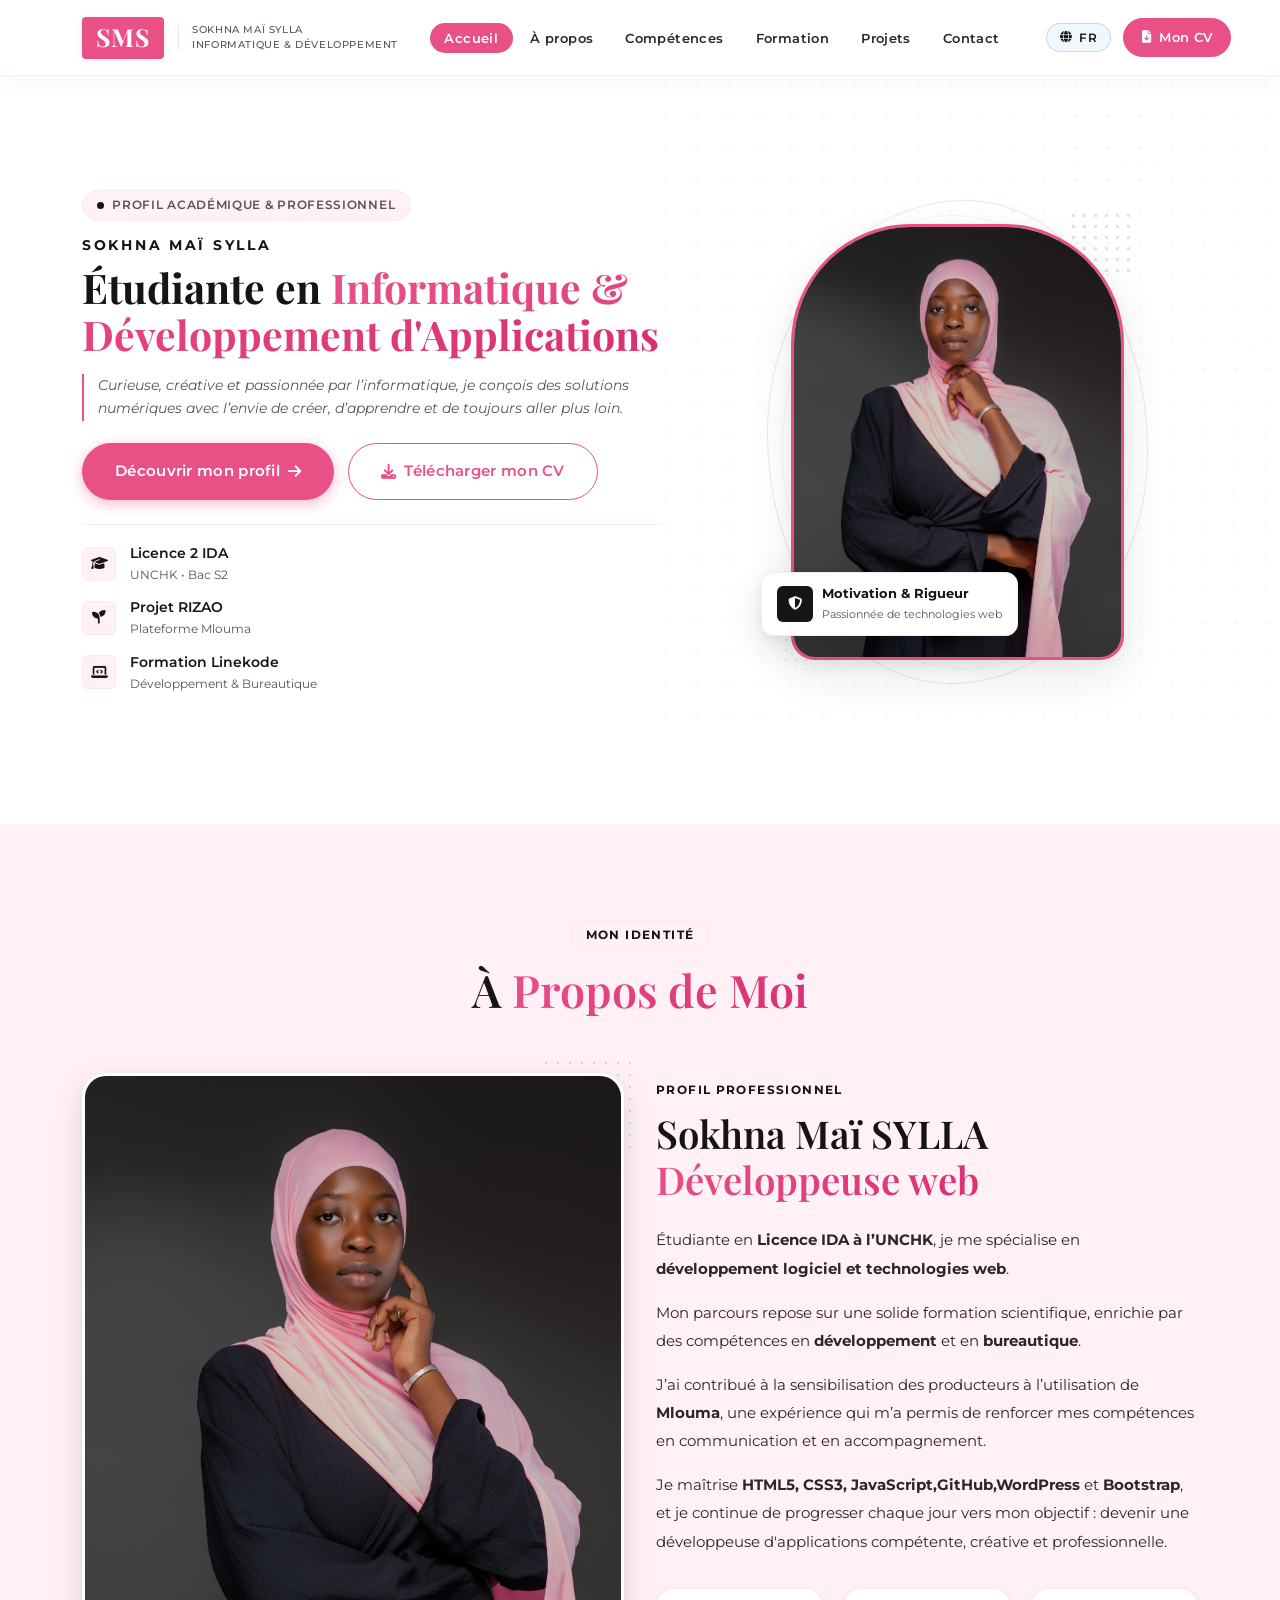
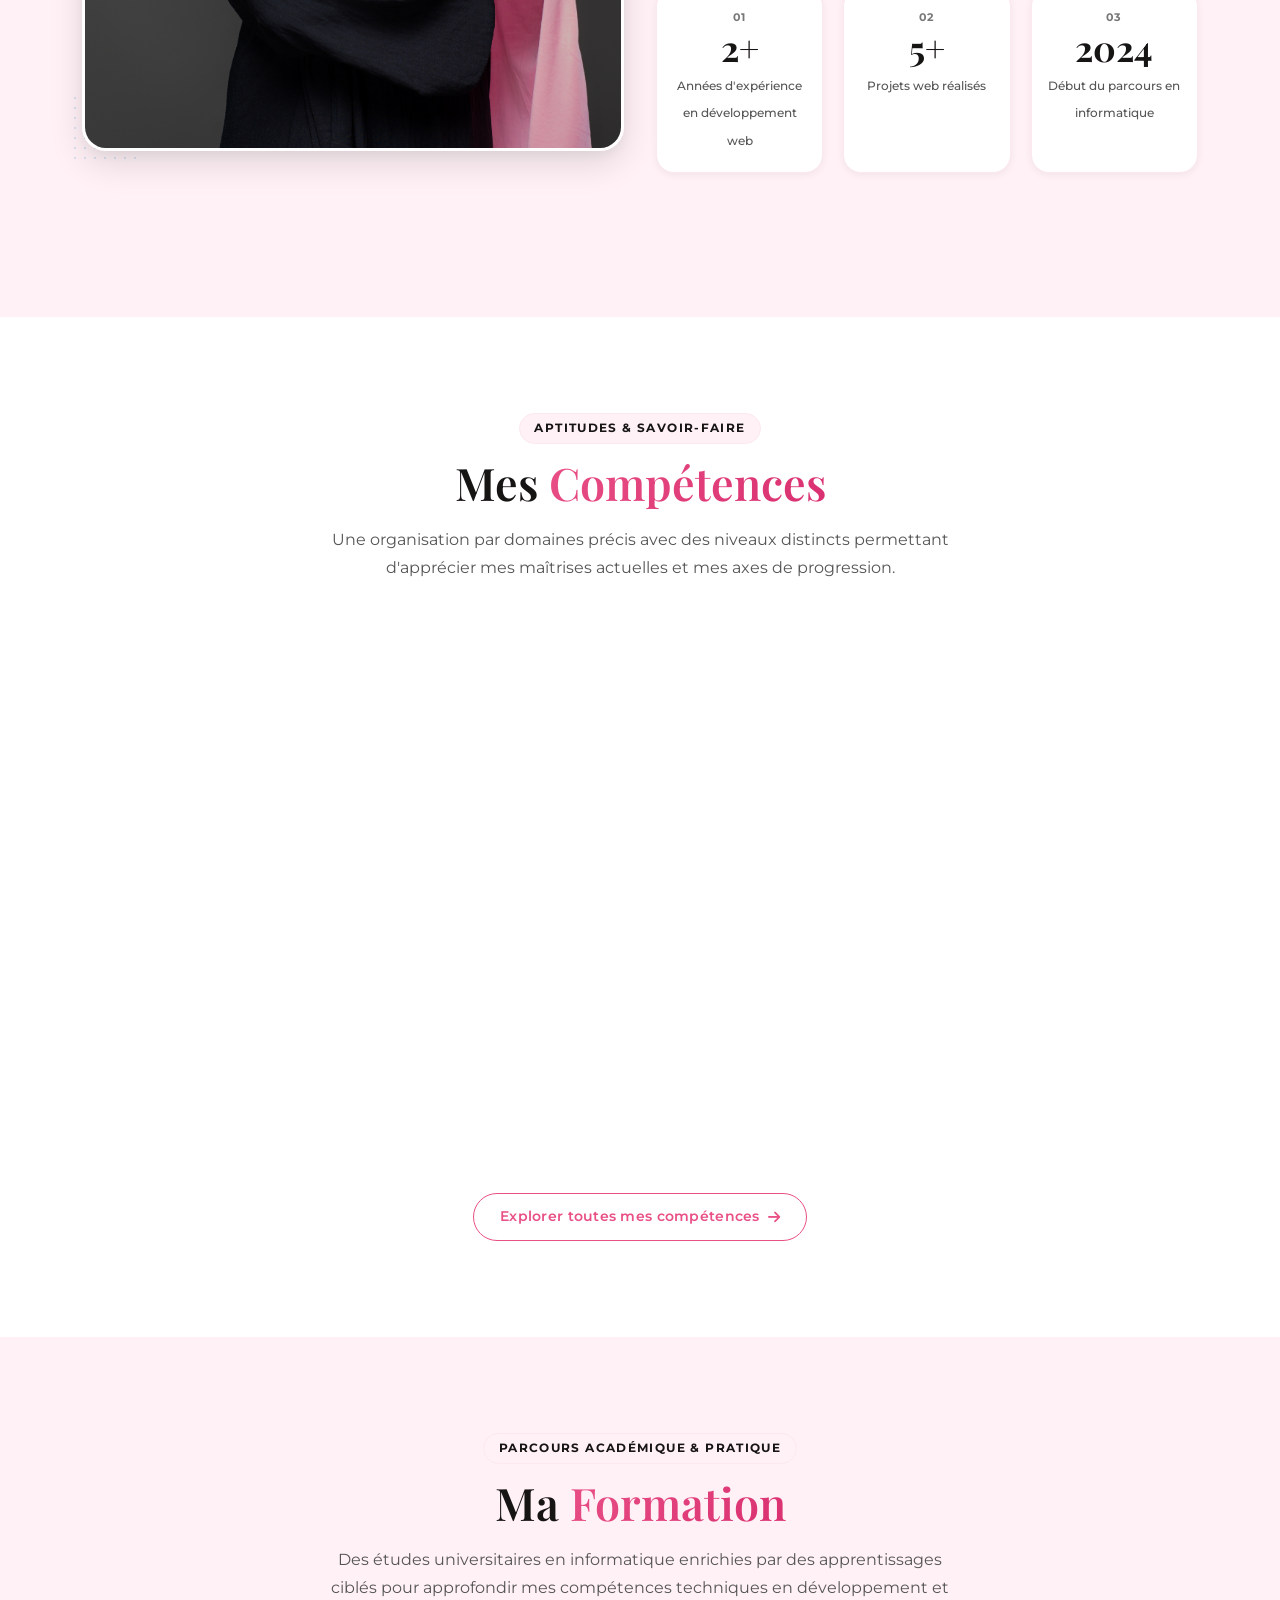
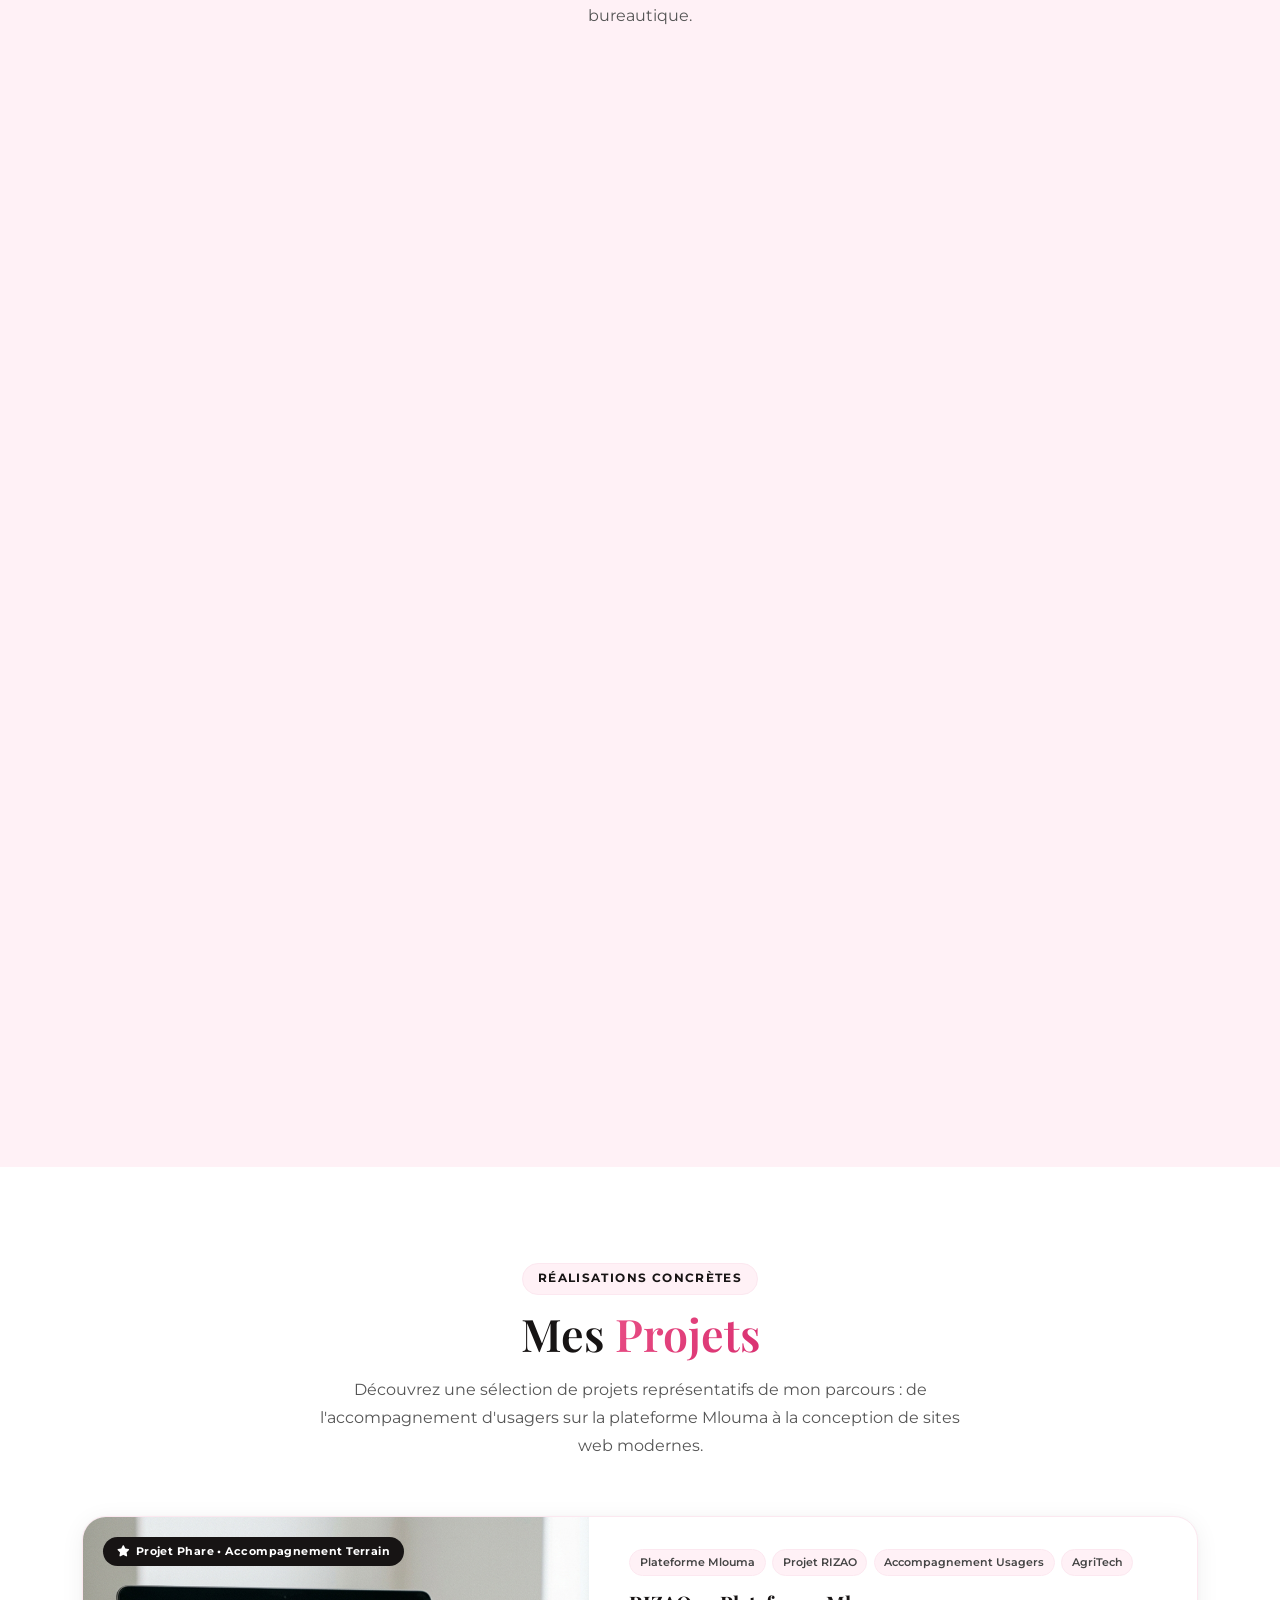
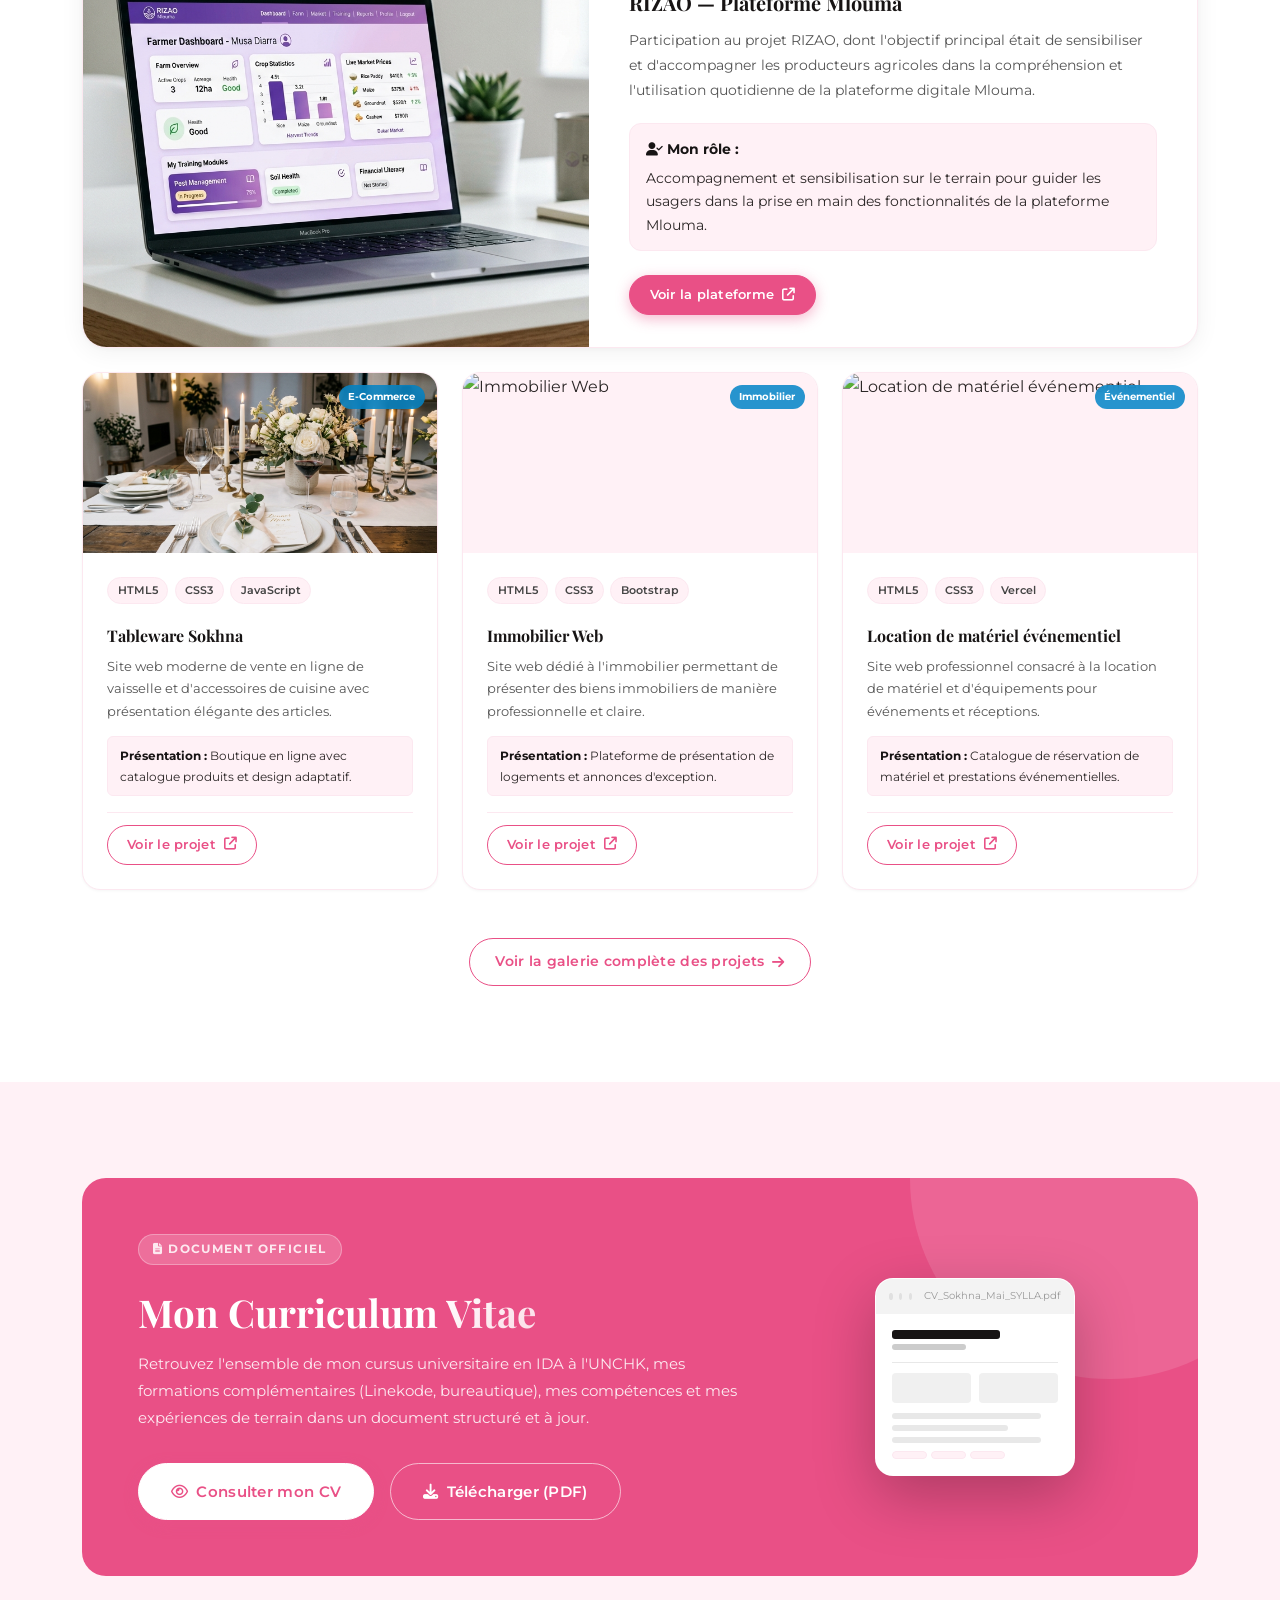
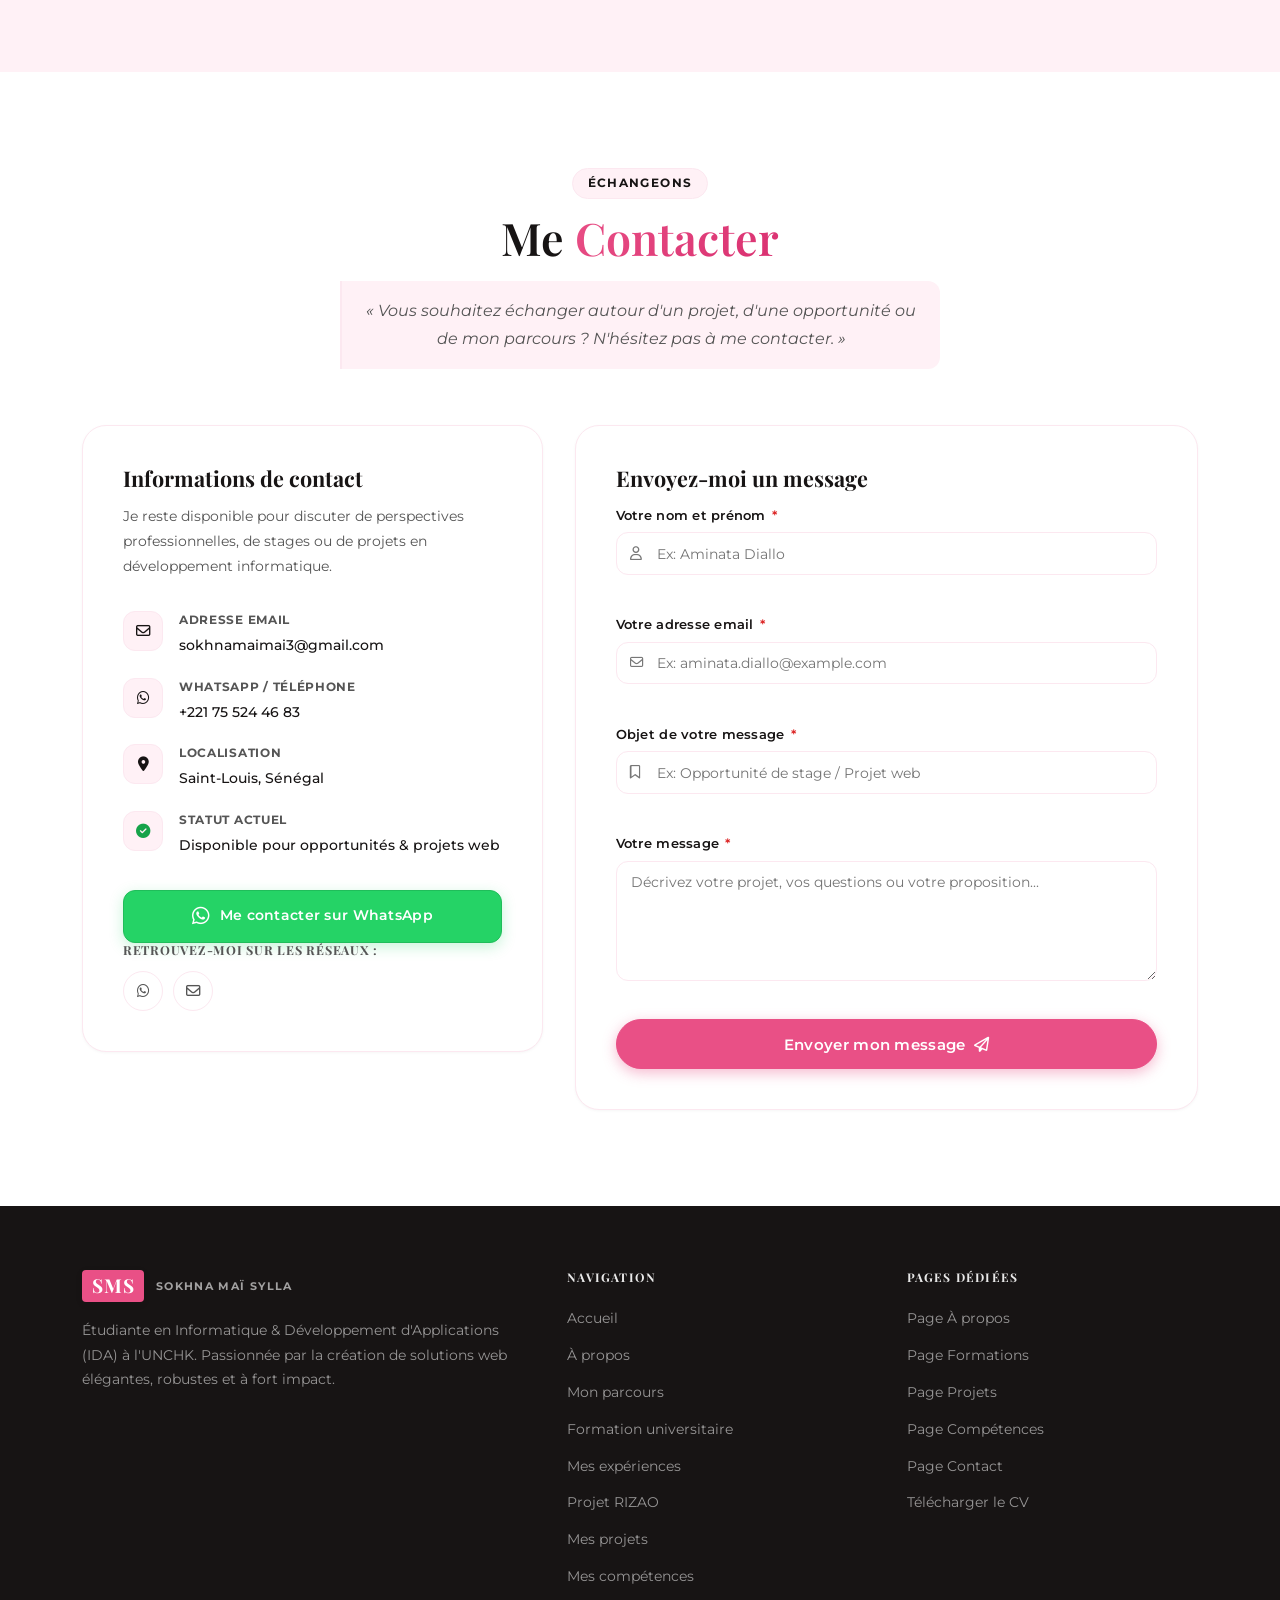
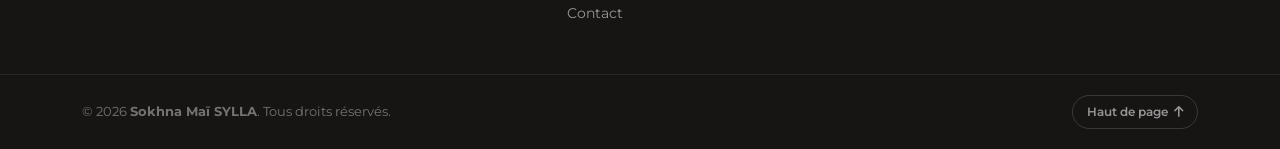
==== commit dbe5a368: "Mise à jour du projet" ====
--- a/index.html
+++ b/index.html
@@ -7,16 +7,16 @@
     <meta http-equiv="X-UA-Compatible" content="IE=edge">
 
     <!-- SEO & Métadonnées -->
-    <title>Sokhna Maï Sylla | Étudiante en Informatique & Développement d'Applications</title>
+    <title>Sokhna Maï SYLLA | Étudiante en Informatique & Développement d'Applications</title>
     <meta name="description"
-        content="Portfolio professionnel de Sokhna Maï Sylla, Étudiante en Informatique et Développement d'Applications (IDA) à l'UNCHK. Découvrez mon parcours, mes formations, mes compétences et mes projets.">
+        content="Portfolio professionnel de Sokhna Maï SYLLA, Étudiante en Informatique et Développement d'Applications (IDA) à l'UNCHK. Découvrez mon parcours, mes formations, mes compétences et mes projets.">
     <meta name="keywords"
-        content="Sokhna Maï Sylla, Informatique, Développement d'applications, UNCHK, IDA, RIZAO, Mlouma, Linekode, Portfolio, HTML, CSS, JavaScript, Bootstrap">
-    <meta name="author" content="Sokhna Maï Sylla">
+        content="Sokhna Maï SYLLA, Informatique, Développement d'applications, UNCHK, IDA, RIZAO, Mlouma, Linekode, Portfolio, HTML, CSS, JavaScript, Bootstrap">
+    <meta name="author" content="Sokhna Maï SYLLA">
 
     <!-- Open Graph -->
     <meta property="og:type" content="website">
-    <meta property="og:title" content="Sokhna Maï Sylla — Étudiante en Informatique & Développement d'Applications">
+    <meta property="og:title" content="Sokhna Maï SYLLA — Étudiante en Informatique & Développement d'Applications">
     <meta property="og:description"
         content="Passionnée par l'informatique et le développement d'applications, découvrez mon parcours universitaire, mes projets et mes compétences.">
 
@@ -45,10 +45,10 @@
         <nav class="navbar container" aria-label="Navigation principale">
 
             <!-- Logo SMS — Typography Playfair Display -->
-            <a href="index.html" class="navbar-brand" aria-label="Accueil Sokhna Maï Sylla">
+            <a href="index.html" class="navbar-brand" aria-label="Accueil Sokhna Maï SYLLA">
                 <span class="brand-sms-badge">SMS</span>
                 <span class="brand-divider" aria-hidden="true"></span>
-                <span class="brand-tagline">Sokhna Maï Sylla<br>Informatique &amp; Développement</span>
+                <span class="brand-tagline">Sokhna Maï SYLLA<br>Informatique &amp; Développement</span>
             </a>
 
             <!-- Liens de navigation centrés (Desktop) -->
@@ -82,8 +82,8 @@
 
                 <!-- Boutons mobile -->
                 <div class="nav-cta-mobile">
-                    <a href="assets/CV_Sokhna_Mai_Sylla.pdf" class="btn btn-secondary btn-sm" target="_blank"
-                        download="CV_Sokhna_Mai_Sylla.pdf" aria-label="Télécharger mon CV">
+                    <a href="assets/CV_Sokhna_Mai_SYLLA.pdf" class="btn btn-secondary btn-sm" target="_blank"
+                        download="CV_Sokhna_Mai_SYLLA.pdf" aria-label="Télécharger mon CV">
                         <i class="fa-solid fa-download" aria-hidden="true"></i>
                         <span>Télécharger mon CV</span>
                     </a>
@@ -105,8 +105,8 @@
                 </button>
 
                 <!-- Bouton CV -->
-                <a href="assets/CV_Sokhna_Mai_Sylla.pdf" class="nav-cv-btn" target="_blank"
-                    download="CV_Sokhna_Mai_Sylla.pdf" title="Télécharger mon CV (PDF)" aria-label="Télécharger mon CV">
+                <a href="assets/CV_Sokhna_Mai_SYLLA.pdf" class="nav-cv-btn" target="_blank"
+                    download="CV_Sokhna_Mai_SYLLA.pdf" title="Télécharger mon CV (PDF)" aria-label="Télécharger mon CV">
                     <i class="fa-solid fa-file-arrow-down" aria-hidden="true"></i>
                     <span>Mon CV</span>
                 </a>
@@ -174,8 +174,8 @@
                             <span>Découvrir mon profil</span>
                             <i class="fa-solid fa-arrow-right" aria-hidden="true"></i>
                         </a>
-                        <a href="assets/CV_Sokhna_Mai_Sylla.pdf" class="btn btn-outline btn-lg" target="_blank"
-                            download="CV_Sokhna_Mai_Sylla.pdf" id="hero-btn-cv">
+                        <a href="assets/CV_Sokhna_Mai_SYLLA.pdf" class="btn btn-outline btn-lg" target="_blank"
+                            download="CV_Sokhna_Mai_SYLLA.pdf" id="hero-btn-cv">
                             <i class="fa-solid fa-download" aria-hidden="true"></i>
                             <span>Télécharger mon CV</span>
                         </a>
@@ -219,7 +219,7 @@
 
                         <!-- Cadre photo élégant -->
                         <div class="portrait-frame">
-                            <img src="assets/images/CAP09570.jpg.jpeg" alt="Portrait professionnel de Sokhna Maï Sylla"
+                            <img src="assets/images/CAP09570.jpg.jpeg" alt="Portrait professionnel de Sokhna Maï SYLLA"
                                 class="portrait-img" width="450" height="640" loading="eager">
                         </div>
 
@@ -256,7 +256,7 @@
                             <div class="about-photo-decor-bl" aria-hidden="true"></div>
                             <div class="about-photo-frame">
                                 <img src="assets/images/CAP09563.jpg"
-                                    alt="Sokhna Maï Sylla — Étudiante en Informatique et Développement d'Applications"
+                                    alt="Sokhna Maï SYLLA — Étudiante en Informatique et Développement d'Applications"
                                     width="420" height="525" loading="lazy">
                             </div>
                         </div>
@@ -266,7 +266,7 @@
                     <div class="about-content-col">
                         <p class="about-eyebrow reveal">Profil Professionnel</p>
                         <h2 class="about-title reveal reveal-delay-1">
-                            Sokhna Maï Sylla<br>
+                            Sokhna Maï SYLLA<br>
                             <span class="gradient-text">Développeuse web</span>
                         </h2>
 
@@ -779,8 +779,7 @@
                     </article>
 
                     <!-- 3 Projets Web -->
-                    <div class="secondary-projects"
-                        style="display:grid;grid-template-columns:repeat(3,1fr);gap:1.5rem;">
+                    <div class="secondary-projects">
 
                         <!-- Projet 1 : Tableware Sokhna -->
                         <article class="project-card reveal">
@@ -902,13 +901,13 @@
                                 dans un document structuré et à jour.
                             </p>
                             <div class="cv-banner-actions">
-                                <a href="assets/CV_Sokhna_Mai_Sylla.pdf" class="btn btn-primary btn-lg" target="_blank"
+                                <a href="assets/CV_Sokhna_Mai_SYLLA.pdf" class="btn btn-primary btn-lg" target="_blank"
                                     aria-label="Consulter mon CV">
                                     <i class="fa-regular fa-eye" aria-hidden="true"></i>
                                     <span>Consulter mon CV</span>
                                 </a>
-                                <a href="assets/CV_Sokhna_Mai_Sylla.pdf" class="btn btn-outline btn-lg" target="_blank"
-                                    download="CV_Sokhna_Mai_Sylla.pdf" aria-label="Télécharger mon CV en PDF">
+                                <a href="assets/CV_Sokhna_Mai_SYLLA.pdf" class="btn btn-outline btn-lg" target="_blank"
+                                    download="CV_Sokhna_Mai_SYLLA.pdf" aria-label="Télécharger mon CV en PDF">
                                     <i class="fa-solid fa-download" aria-hidden="true"></i>
                                     <span>Télécharger (PDF)</span>
                                 </a>
@@ -920,7 +919,7 @@
                                     <div class="cv-sheet-dot"></div>
                                     <div class="cv-sheet-dot"></div>
                                     <div class="cv-sheet-dot"></div>
-                                    <span class="cv-sheet-name">CV_Sokhna_Mai_Sylla.pdf</span>
+                                    <span class="cv-sheet-name">CV_Sokhna_Mai_SYLLA.pdf</span>
                                 </div>
                                 <div class="cv-sheet-mockup-body">
                                     <div class="mock-line title"></div>
@@ -1027,7 +1026,7 @@
                                 <h4 class="socials-box-title">Retrouvez-moi sur les réseaux :</h4>
                                 <div class="social-links-row">
                                     <a href="https://wa.me/221755244683" target="_blank" rel="noopener noreferrer"
-                                        class="social-circle-btn" aria-label="WhatsApp de Sokhna Maï Sylla">
+                                        class="social-circle-btn" aria-label="WhatsApp de Sokhna Maï SYLLA">
                                         <i class="fa-brands fa-whatsapp" aria-hidden="true"></i>
                                     </a>
                                     <a href="mailto:sokhnamaimai3@gmail.com" class="social-circle-btn"
@@ -1142,8 +1141,8 @@
                     <li><a href="pages/projets.html">Page Projets</a></li>
                     <li><a href="pages/competences.html">Page Compétences</a></li>
                     <li><a href="pages/contact.html">Page Contact</a></li>
-                    <li><a href="assets/CV_Sokhna_Mai_Sylla.pdf" target="_blank"
-                            download="CV_Sokhna_Mai_Sylla.pdf">Télécharger le CV</a></li>
+                    <li><a href="assets/CV_Sokhna_Mai_SYLLA.pdf" target="_blank"
+                            download="CV_Sokhna_Mai_SYLLA.pdf">Télécharger le CV</a></li>
                 </ul>
             </div>
         </div>
@@ -1151,7 +1150,7 @@
         <div class="footer-bottom-bar">
             <div class="container footer-bottom-inner">
                 <p class="copyright-p">
-                    &copy; 2026 <strong>Sokhna Maï Sylla</strong>. Tous droits réservés.
+                    &copy; 2026 <strong>Sokhna Maï SYLLA</strong>. Tous droits réservés.
                 </p>
                 <div class="footer-back-to-top">
                     <a href="#hero" class="back-to-top-btn" aria-label="Retour en haut de page">
--- a/css/style.css
+++ b/css/style.css
@@ -2237,25 +2237,67 @@
 /* --------------------------------------------------------------------------
    17. PROJETS
    -------------------------------------------------------------------------- */
+/* Barre de Filtres Interactifs (page projets) */
+.project-filter-bar {
+    display: flex;
+    flex-wrap: wrap;
+    gap: 0.5rem;
+    justify-content: center;
+    margin-bottom: 2rem;
+    padding: 0 0.5rem;
+}
+
+.filter-chip {
+    display: inline-flex;
+    align-items: center;
+    justify-content: center;
+    padding: 0.5rem 1.15rem;
+    font-size: 0.82rem;
+    font-weight: 600;
+    font-family: var(--font-body);
+    color: var(--text-secondary);
+    background: var(--color-bg-card);
+    border: 1px solid var(--color-border);
+    border-radius: var(--radius-full);
+    cursor: pointer;
+    transition: all var(--transition-base);
+    white-space: nowrap;
+    text-decoration: none;
+    line-height: 1.2;
+}
+
+.filter-chip:hover {
+    color: var(--color-forest);
+    border-color: var(--color-forest);
+    background: var(--color-forest-pale);
+}
+
+.filter-chip.active {
+    color: #fff;
+    background: var(--color-forest);
+    border-color: var(--color-forest);
+    box-shadow: 0 2px 8px rgba(15, 61, 46, 0.25);
+}
+
+/* Grille principale des projets (Desktop : 3 colonnes) */
 .projects-cards-grid {
     display: grid;
-    grid-template-columns: 1fr;
+    grid-template-columns: repeat(3, 1fr);
     gap: 1.5rem;
-}
-
+    width: 100%;
+}
+
+/* Carte Projet Vedette (occupe toute la largeur de la grille) */
 .project-featured-card {
+    grid-column: 1 / -1;
     background: var(--color-bg-card);
     border: 1px solid var(--color-border);
     border-radius: var(--radius-xl);
     overflow: hidden;
     box-shadow: var(--shadow-card);
     position: relative;
-    transition: all var(--transition-base);
-}
-
-.project-featured-card:hover {
-    border-color: var(--color-border-hover);
-    box-shadow: var(--shadow-hover);
+    transition: border-color var(--transition-base), box-shadow var(--transition-base);
+    width: 100%;
 }
 
 .featured-project-badge {
@@ -2269,7 +2311,7 @@
     background: var(--color-forest);
     padding: 0.3rem 0.85rem;
     border-radius: var(--radius-full);
-    display: flex;
+    display: inline-flex;
     align-items: center;
     gap: 0.35rem;
     letter-spacing: 0.04em;
@@ -2278,10 +2320,13 @@
 .featured-project-grid {
     display: grid;
     grid-template-columns: 1fr 1.2fr;
+    width: 100%;
 }
 
 .featured-img-col {
     overflow: hidden;
+    position: relative;
+    width: 100%;
 }
 
 .featured-project-img {
@@ -2289,12 +2334,9 @@
     height: 100%;
     min-height: 280px;
     object-fit: cover;
+    object-position: center;
     transition: transform var(--transition-smooth);
     display: block;
-}
-
-.project-featured-card:hover .featured-project-img {
-    transform: scale(1.04);
 }
 
 .featured-content-col {
@@ -2319,6 +2361,7 @@
     border: 1px solid var(--color-border);
     padding: 0.18rem 0.6rem;
     border-radius: var(--radius-full);
+    white-space: nowrap;
 }
 
 .featured-project-name {
@@ -2352,20 +2395,23 @@
 
 .project-role-box strong {
     color: var(--text-primary);
-    white-space: nowrap;
 }
 
 .project-buttons {
     display: flex;
     gap: 0.75rem;
     flex-wrap: wrap;
-}
-
-/* Cartes projets secondaires */
-.projects-cards-grid .secondary-projects {
+    align-items: center;
+}
+
+/* Cartes projets secondaires (Desktop : 3 colonnes) */
+.projects-cards-grid .secondary-projects,
+.secondary-projects {
+    grid-column: 1 / -1;
     display: grid;
     grid-template-columns: repeat(3, 1fr);
     gap: 1.5rem;
+    width: 100%;
 }
 
 .project-card {
@@ -2374,31 +2420,28 @@
     border-radius: var(--radius-lg);
     overflow: hidden;
     box-shadow: var(--shadow-xs);
-    transition: all var(--transition-base);
-}
-
-.project-card:hover {
-    border-color: var(--color-border-hover);
-    box-shadow: var(--shadow-card);
-    transform: translateY(-3px);
+    transition: border-color var(--transition-base), box-shadow var(--transition-base), transform var(--transition-base);
+    display: flex;
+    flex-direction: column;
+    height: 100%;
+    width: 100%;
 }
 
 .project-thumb-box {
     position: relative;
     overflow: hidden;
     height: 180px;
+    width: 100%;
+    background: var(--color-bg-subtle);
 }
 
 .project-thumb-img {
     width: 100%;
     height: 100%;
     object-fit: cover;
+    object-position: center;
     transition: transform var(--transition-smooth);
     display: block;
-}
-
-.project-card:hover .project-thumb-img {
-    transform: scale(1.06);
 }
 
 .project-category-badge {
@@ -2412,10 +2455,14 @@
     padding: 0.2rem 0.6rem;
     border-radius: var(--radius-full);
     backdrop-filter: blur(4px);
+    z-index: 2;
 }
 
 .project-card-body {
     padding: 1.5rem;
+    display: flex;
+    flex-direction: column;
+    flex: 1;
 }
 
 .project-card-title {
@@ -2423,6 +2470,7 @@
     font-weight: 700;
     color: var(--text-primary);
     margin: 0.5rem 0 0.5rem;
+    line-height: 1.35;
 }
 
 .project-card-desc {
@@ -2430,6 +2478,7 @@
     color: var(--text-muted);
     line-height: 1.7;
     margin-bottom: 0.85rem;
+    flex-grow: 1;
 }
 
 .project-role-snippet {
@@ -2452,6 +2501,29 @@
     gap: 0.5rem;
     padding-top: 0.75rem;
     border-top: 1px solid var(--color-border);
+    margin-top: auto;
+}
+
+/* Effets de survol réservés aux appareils avec curseur précis */
+@media (hover: hover) and (pointer: fine) {
+    .project-featured-card:hover {
+        border-color: var(--color-border-hover);
+        box-shadow: var(--shadow-hover);
+    }
+
+    .project-featured-card:hover .featured-project-img {
+        transform: scale(1.03);
+    }
+
+    .project-card:hover {
+        border-color: var(--color-border-hover);
+        box-shadow: var(--shadow-card);
+        transform: translateY(-3px);
+    }
+
+    .project-card:hover .project-thumb-img {
+        transform: scale(1.05);
+    }
 }
 
 /* --------------------------------------------------------------------------
@@ -3211,16 +3283,46 @@
         border-bottom: 1px solid var(--color-border);
     }
 
+    /* Projets sur Tablette — 2 colonnes harmonieuses */
     .featured-project-grid {
         grid-template-columns: 1fr;
     }
 
     .featured-img-col {
-        height: 220px;
+        width: 100%;
+        height: auto;
+        position: relative;
     }
 
     .featured-project-img {
-        min-height: 220px;
+        width: 100%;
+        height: auto;
+        aspect-ratio: 16 / 9;
+        min-height: unset;
+        max-height: 320px;
+        object-fit: cover;
+        object-position: center;
+    }
+
+    .featured-content-col {
+        padding: 1.75rem 2rem;
+    }
+
+    .projects-cards-grid {
+        grid-template-columns: repeat(2, 1fr);
+        gap: 1.5rem;
+    }
+
+    .projects-cards-grid .secondary-projects,
+    .secondary-projects {
+        grid-template-columns: repeat(2, 1fr);
+        gap: 1.5rem;
+    }
+
+    .project-thumb-box {
+        height: auto;
+        aspect-ratio: 16 / 10;
+        min-height: 170px;
     }
 
     .contact-layout-grid {
@@ -3340,6 +3442,202 @@
     .footer-bottom-inner {
         flex-direction: column;
         text-align: center;
+    }
+
+    /* Projets sur Téléphone — 1 carte par ligne, responsive fluide */
+    .project-filter-bar {
+        gap: 0.45rem;
+        margin-bottom: 1.5rem;
+        padding: 0;
+    }
+
+    .filter-chip {
+        padding: 0.42rem 0.85rem;
+        font-size: 0.78rem;
+    }
+
+    .projects-cards-grid {
+        grid-template-columns: 1fr;
+        gap: 1.25rem;
+    }
+
+    .projects-cards-grid .secondary-projects,
+    .secondary-projects {
+        grid-template-columns: 1fr;
+        gap: 1.25rem;
+    }
+
+    .project-featured-card {
+        border-radius: var(--radius-lg);
+    }
+
+    .featured-project-badge {
+        top: 0.85rem;
+        left: 0.85rem;
+        font-size: 0.68rem;
+        padding: 0.28rem 0.7rem;
+        max-width: calc(100% - 1.7rem);
+        white-space: nowrap;
+        overflow: hidden;
+        text-overflow: ellipsis;
+    }
+
+    .featured-img-col {
+        width: 100%;
+        height: auto;
+    }
+
+    .featured-project-img {
+        width: 100%;
+        height: auto;
+        aspect-ratio: 16 / 9;
+        min-height: unset;
+        max-height: 240px;
+        object-fit: cover;
+        object-position: center;
+    }
+
+    .featured-content-col {
+        padding: 1.4rem 1.15rem;
+    }
+
+    .featured-project-name {
+        font-size: 1.15rem;
+        line-height: 1.35;
+        margin-bottom: 0.6rem;
+    }
+
+    .featured-project-desc {
+        font-size: 0.86rem;
+        line-height: 1.65;
+        margin-bottom: 1rem;
+    }
+
+    .project-role-box {
+        padding: 0.75rem 0.85rem;
+        font-size: 0.8rem;
+        gap: 0.35rem;
+        margin-bottom: 1.25rem;
+        line-height: 1.55;
+    }
+
+    .project-role-box strong {
+        white-space: normal;
+    }
+
+    .project-buttons {
+        gap: 0.6rem;
+    }
+
+    .project-card {
+        border-radius: var(--radius-md);
+    }
+
+    .project-thumb-box {
+        width: 100%;
+        height: auto;
+        aspect-ratio: 16 / 10;
+        min-height: 160px;
+        max-height: 220px;
+    }
+
+    .project-card-body {
+        padding: 1.25rem 1.1rem;
+    }
+
+    .project-card-title {
+        font-size: 0.98rem;
+        margin: 0.4rem 0 0.45rem;
+        line-height: 1.35;
+    }
+
+    .project-card-desc {
+        font-size: 0.82rem;
+        line-height: 1.6;
+        margin-bottom: 0.75rem;
+    }
+
+    .project-role-snippet {
+        font-size: 0.76rem;
+        padding: 0.45rem 0.65rem;
+        margin-bottom: 0.85rem;
+        line-height: 1.5;
+    }
+
+    .tech-tag {
+        font-size: 0.68rem;
+        padding: 0.16rem 0.5rem;
+    }
+
+    .project-card-footer {
+        padding-top: 0.75rem;
+    }
+
+    .project-buttons .btn,
+    .project-card-footer .btn {
+        min-height: 42px;
+        font-size: 0.82rem;
+        padding: 0.5rem 1rem;
+    }
+
+}
+
+
+/* --------------------------------------------------------------------------
+   24b. RESPONSIVE — PETITS MOBILES (≤ 390px et ≤ 330px)
+   -------------------------------------------------------------------------- */
+@media (max-width: 390px) {
+    .featured-content-col {
+        padding: 1.2rem 0.95rem;
+    }
+
+    .featured-project-badge {
+        font-size: 0.64rem;
+        padding: 0.24rem 0.6rem;
+        top: 0.75rem;
+        left: 0.75rem;
+    }
+
+    .featured-project-name {
+        font-size: 1.08rem;
+    }
+
+    .project-card-body {
+        padding: 1.1rem 0.9rem;
+    }
+
+    .project-card-footer .btn,
+    .project-buttons .btn {
+        width: 100%;
+        justify-content: center;
+    }
+
+    .filter-chip {
+        padding: 0.38rem 0.75rem;
+        font-size: 0.74rem;
+    }
+}
+
+@media (max-width: 330px) {
+    .featured-content-col {
+        padding: 1.1rem 0.75rem;
+    }
+
+    .project-card-body {
+        padding: 0.95rem 0.75rem;
+    }
+
+    .featured-project-name {
+        font-size: 1rem;
+    }
+
+    .project-card-title {
+        font-size: 0.92rem;
+    }
+
+    .filter-chip {
+        padding: 0.34rem 0.65rem;
+        font-size: 0.7rem;
     }
 }
 
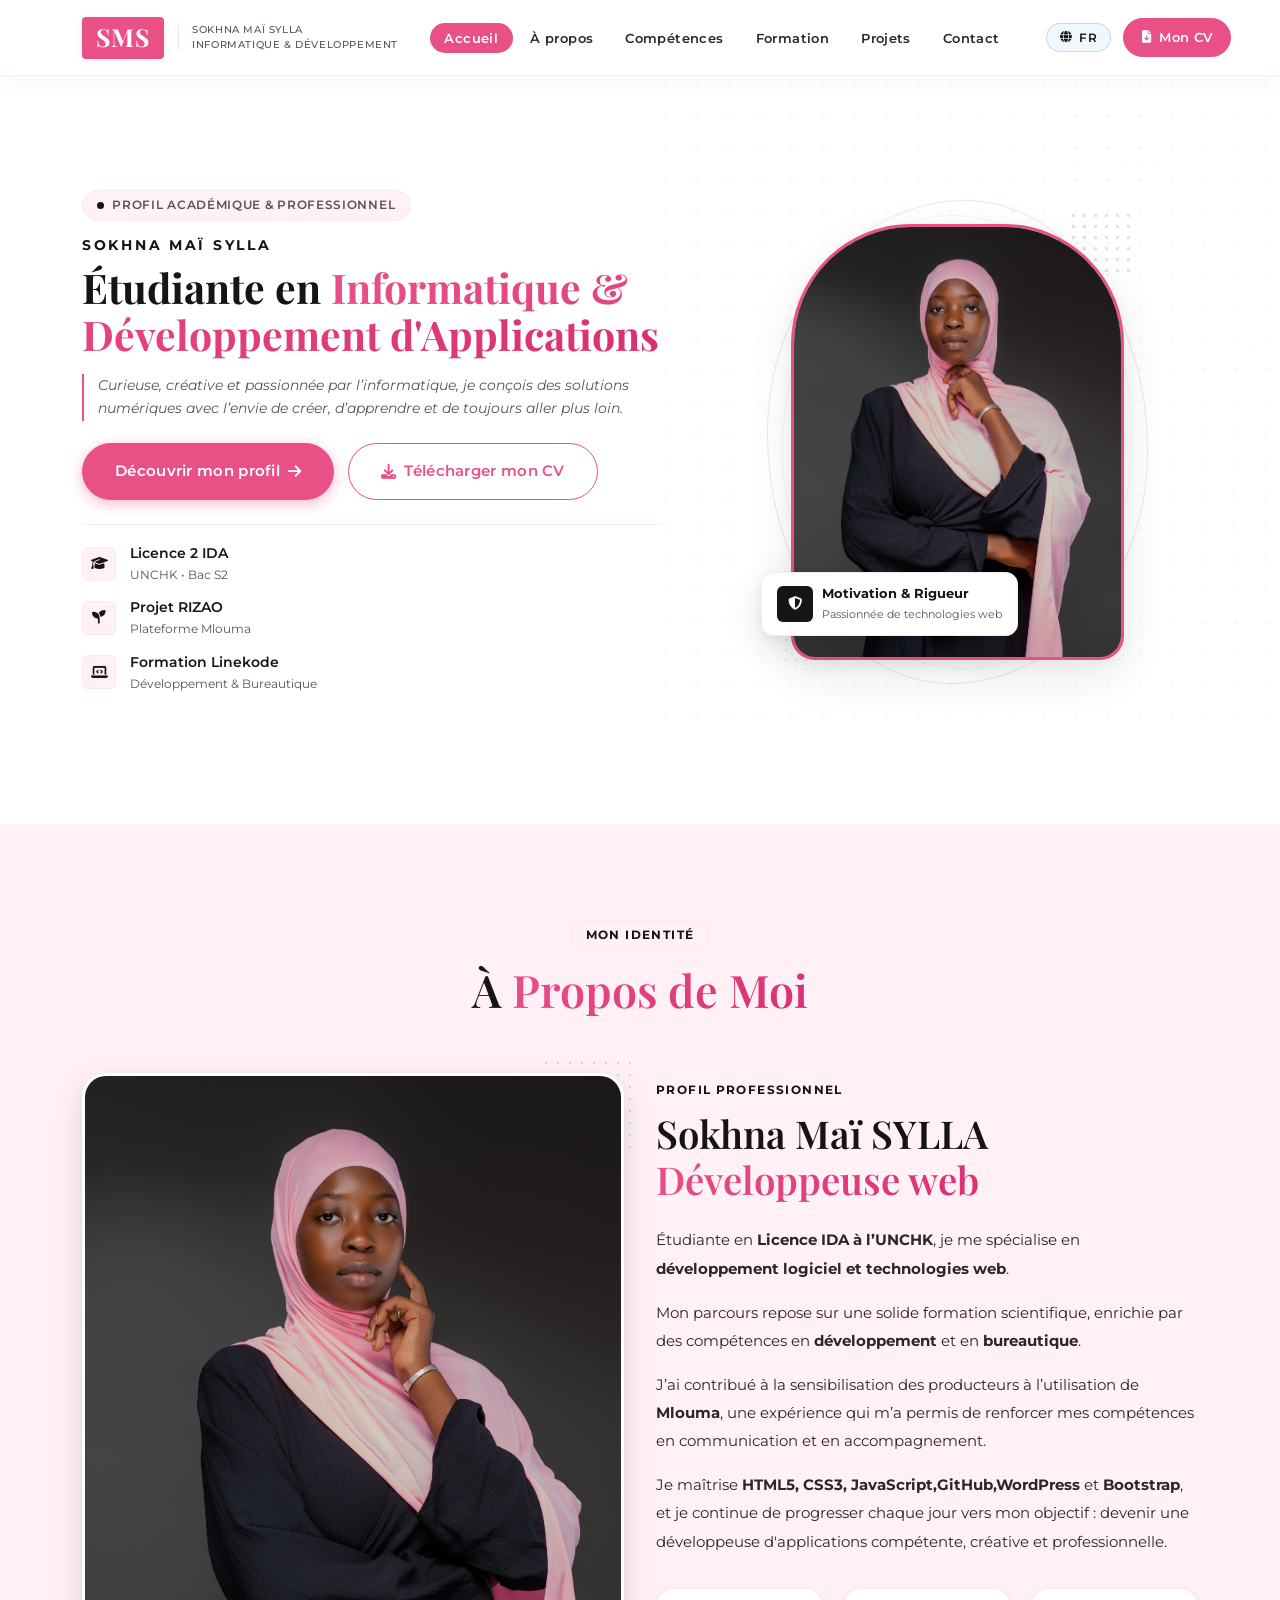
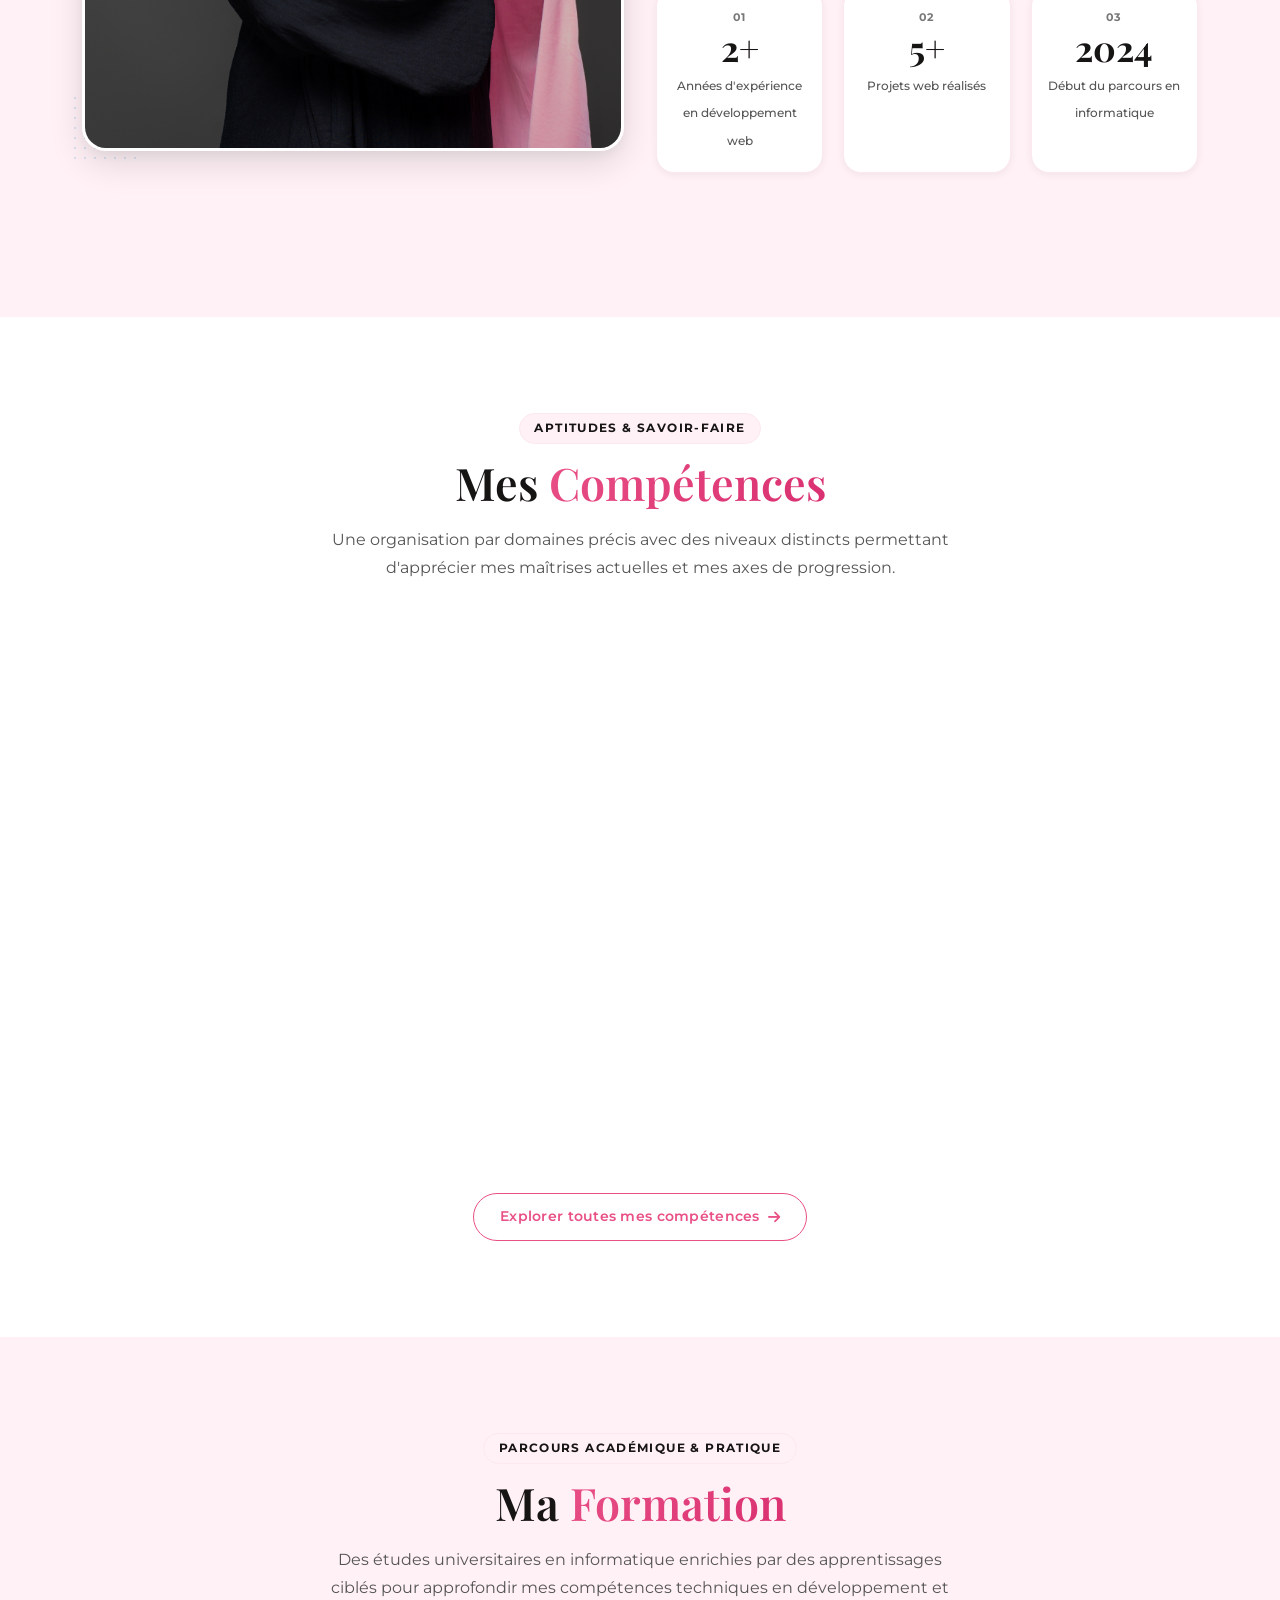
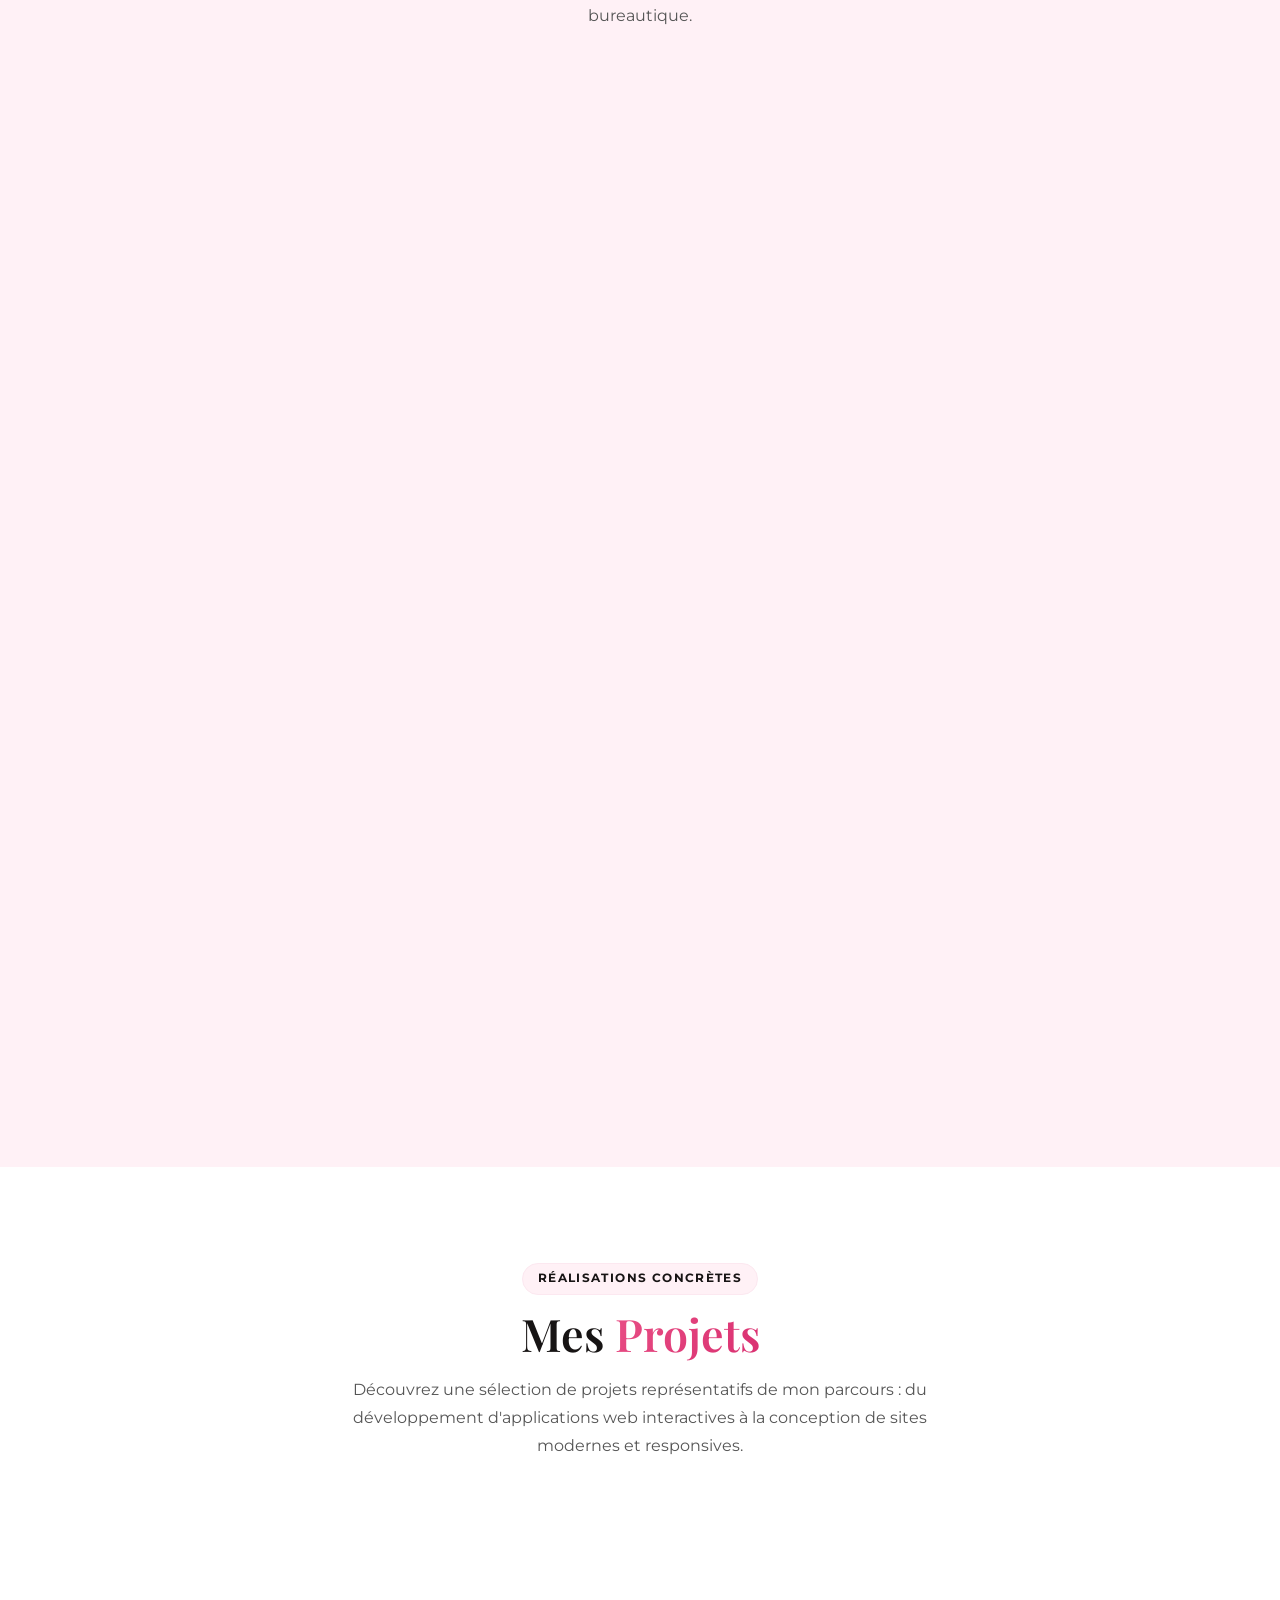
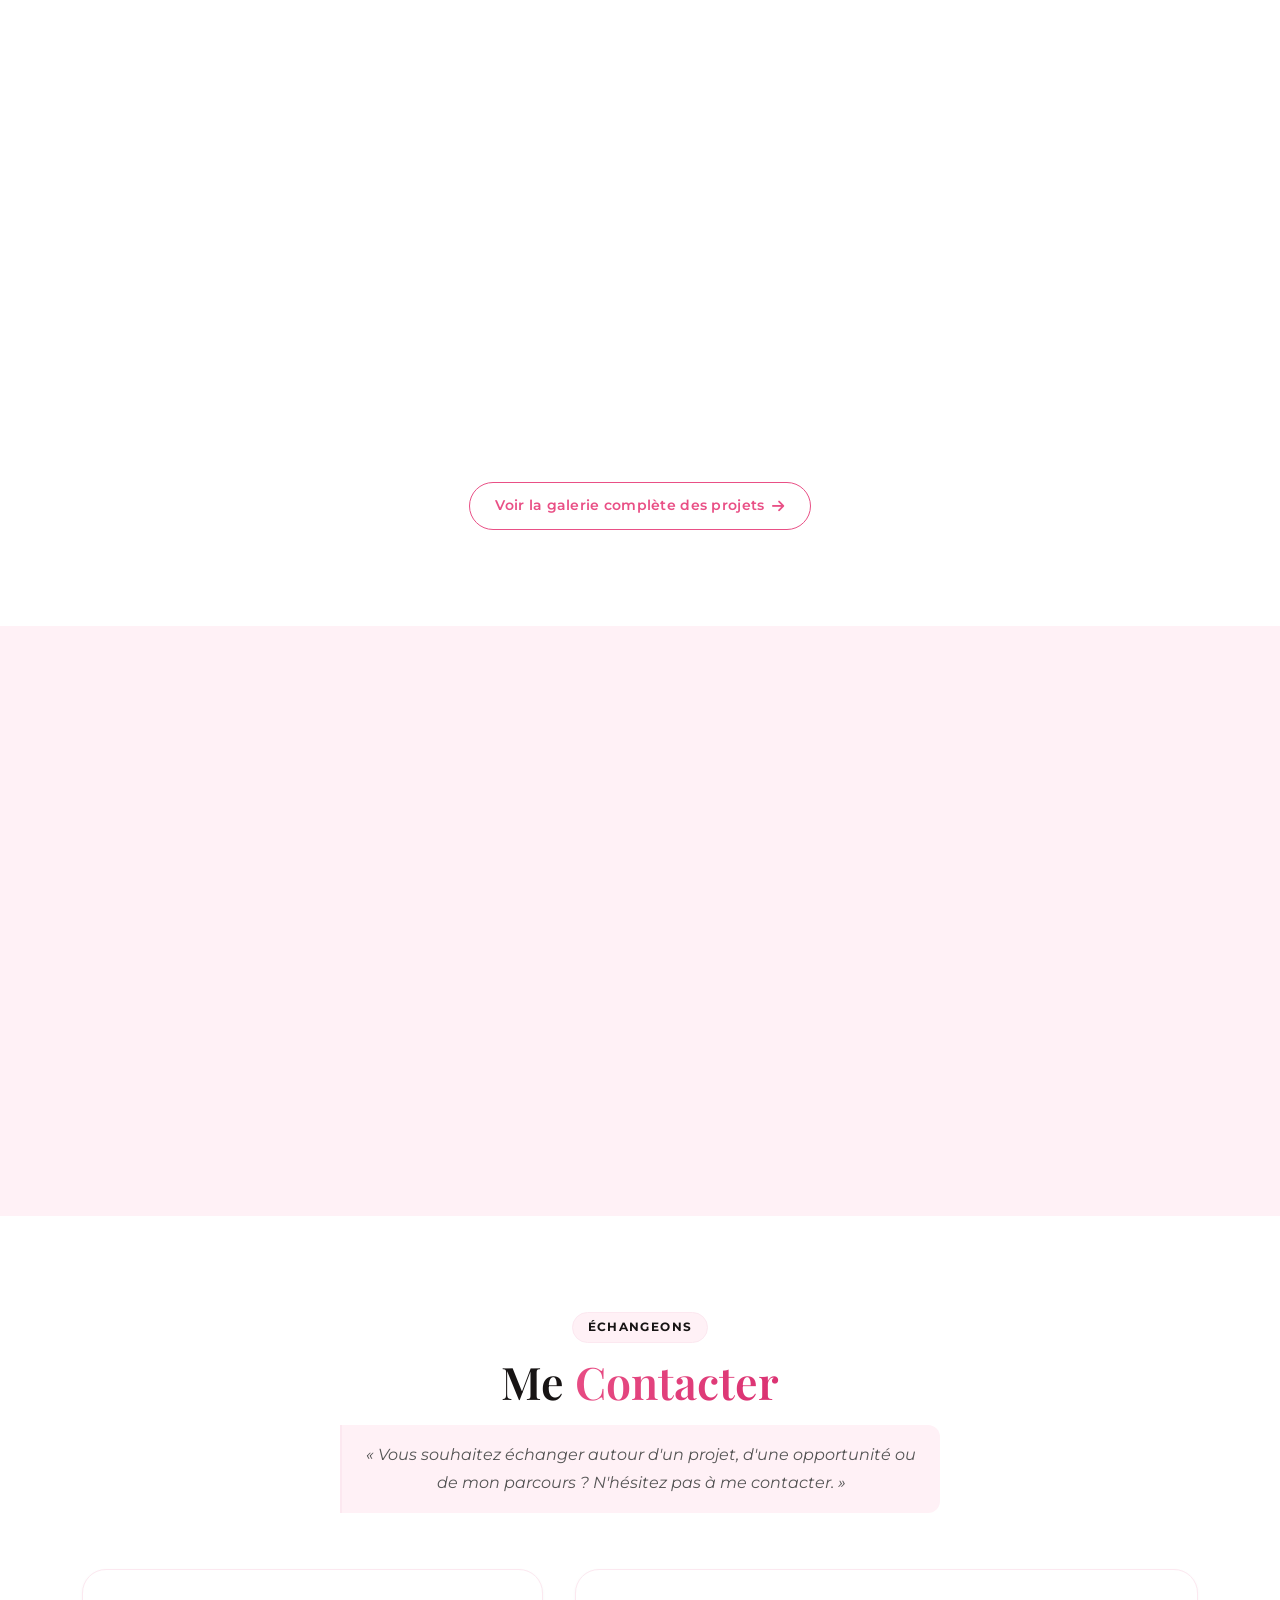
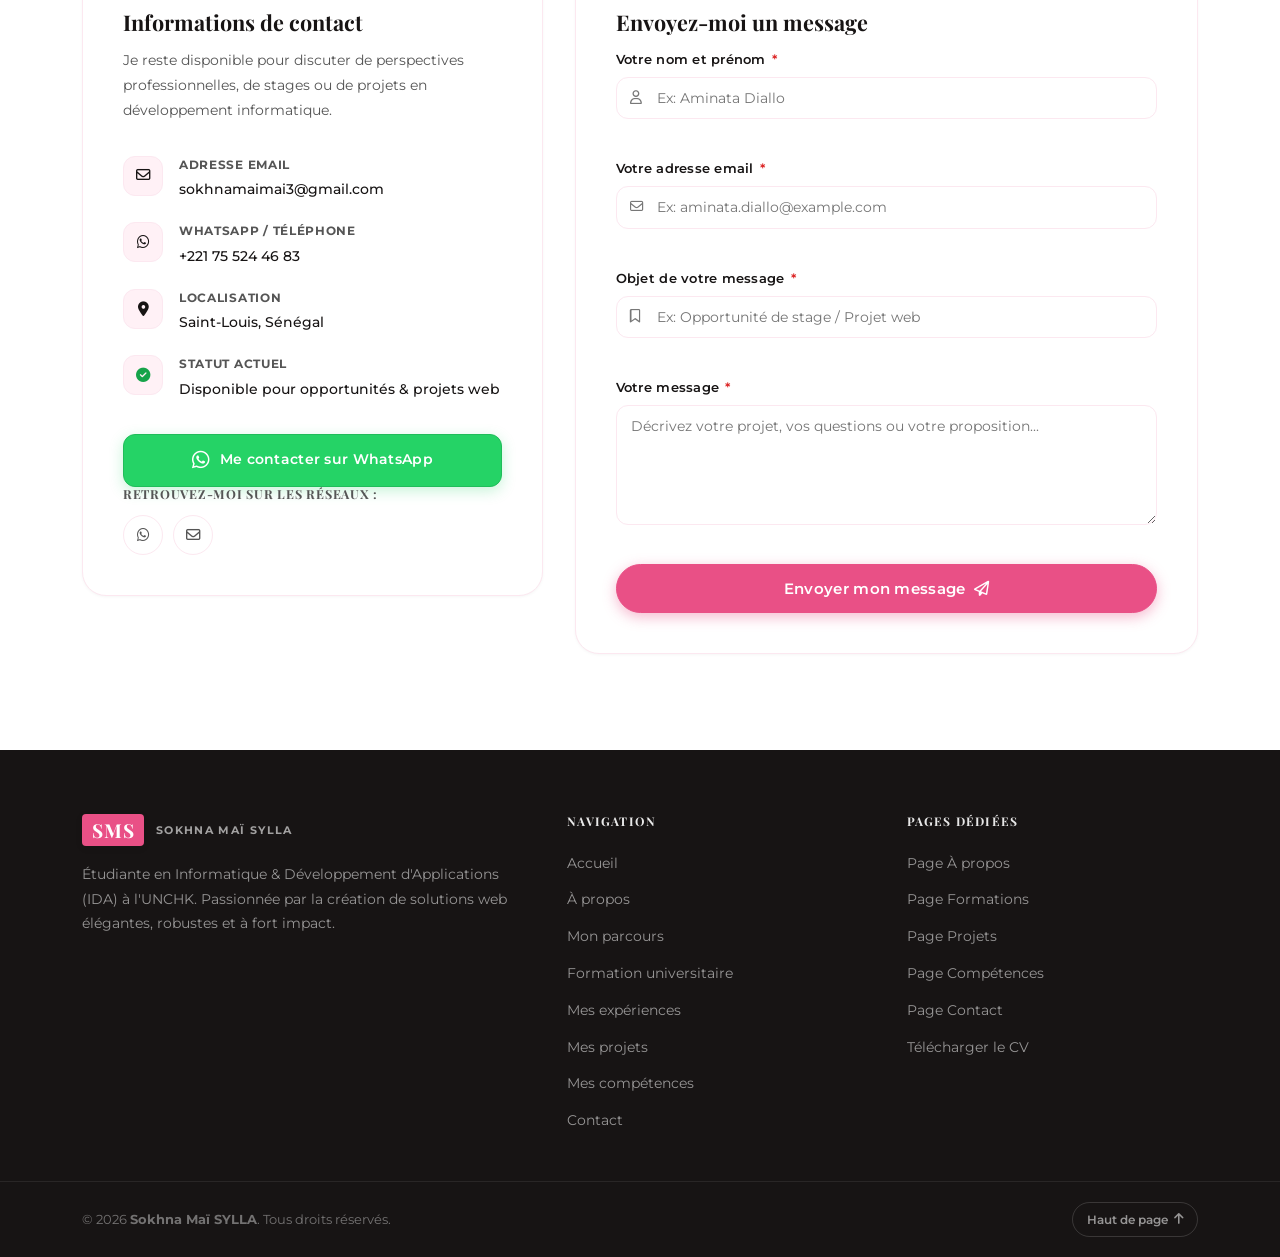
==== commit 44477d18: "Ajouter les modifications" ====
--- a/index.html
+++ b/index.html
@@ -731,57 +731,14 @@
                     <span class="section-tag">Réalisations Concrètes</span>
                     <h2 class="section-title">Mes <span class="gradient-text">Projets</span></h2>
                     <p class="section-subtitle">
-                        Découvrez une sélection de projets représentatifs de mon parcours : de l'accompagnement
-                        d'usagers sur la plateforme Mlouma à la conception de sites web modernes.
+                        Découvrez une sélection de projets représentatifs de mon parcours : du développement
+                        d'applications web interactives à la conception de sites modernes et responsives.
                     </p>
                 </div>
 
                 <div class="projects-cards-grid">
-                    <!-- Projet Vedette : RIZAO — Plateforme Mlouma -->
-                    <article class="project-featured-card reveal">
-                        <div class="featured-project-badge">
-                            <i class="fa-solid fa-star" aria-hidden="true"></i> Projet Phare &bull; Accompagnement
-                            Terrain
-                        </div>
-                        <div class="featured-project-grid">
-                            <div class="featured-img-col">
-                                <img src="assets/images/rizao-mockup.jpg" alt="Projet RIZAO - Plateforme Mlouma"
-                                    class="featured-project-img" loading="lazy">
-                            </div>
-                            <div class="featured-content-col">
-                                <div class="project-tech-tags">
-                                    <span class="tech-tag">Plateforme Mlouma</span>
-                                    <span class="tech-tag">Projet RIZAO</span>
-                                    <span class="tech-tag">Accompagnement Usagers</span>
-                                    <span class="tech-tag">AgriTech</span>
-                                </div>
-                                <h3 class="featured-project-name">RIZAO &mdash; Plateforme Mlouma</h3>
-                                <p class="featured-project-desc">
-                                    Participation au projet RIZAO, dont l'objectif principal était de sensibiliser et
-                                    d'accompagner les producteurs agricoles dans la compréhension et l'utilisation
-                                    quotidienne de la plateforme digitale Mlouma.
-                                </p>
-                                <div class="project-role-box">
-                                    <strong><i class="fa-solid fa-user-check" aria-hidden="true"></i> Mon rôle
-                                        :</strong>
-                                    <span>Accompagnement et sensibilisation sur le terrain pour guider les usagers dans
-                                        la prise en main des fonctionnalités de la plateforme Mlouma.</span>
-                                </div>
-                                <div class="project-buttons">
-                                    <a href="https://www.mlouma.sn/auth/login" target="_blank" rel="noopener noreferrer"
-                                        class="btn btn-primary btn-sm">
-                                        <span>Voir la plateforme</span>
-                                        <i class="fa-solid fa-arrow-up-right-from-square" aria-hidden="true"></i>
-                                    </a>
-                                </div>
-                            </div>
-                        </div>
-                    </article>
-
-                    <!-- 3 Projets Web -->
-                    <div class="secondary-projects">
-
-                        <!-- Projet 1 : Tableware Sokhna -->
+
+                    <!-- Projet 1 : Tableware Sokhna -->
                         <article class="project-card reveal">
                             <div class="project-thumb-box">
                                 <img src="assets/images/tableware.jpg"
@@ -871,7 +828,6 @@
                                 </div>
                             </div>
                         </article>
-                    </div>
                 </div>
 
                 <div class="text-center mt-4">
@@ -1126,7 +1082,6 @@
                     <li><a href="#parcours">Mon parcours</a></li>
                     <li><a href="#formation">Formation universitaire</a></li>
                     <li><a href="#experiences">Mes expériences</a></li>
-                    <li><a href="#rizao">Projet RIZAO</a></li>
                     <li><a href="#projets">Mes projets</a></li>
                     <li><a href="#competences">Mes compétences</a></li>
                     <li><a href="#contact">Contact</a></li>
